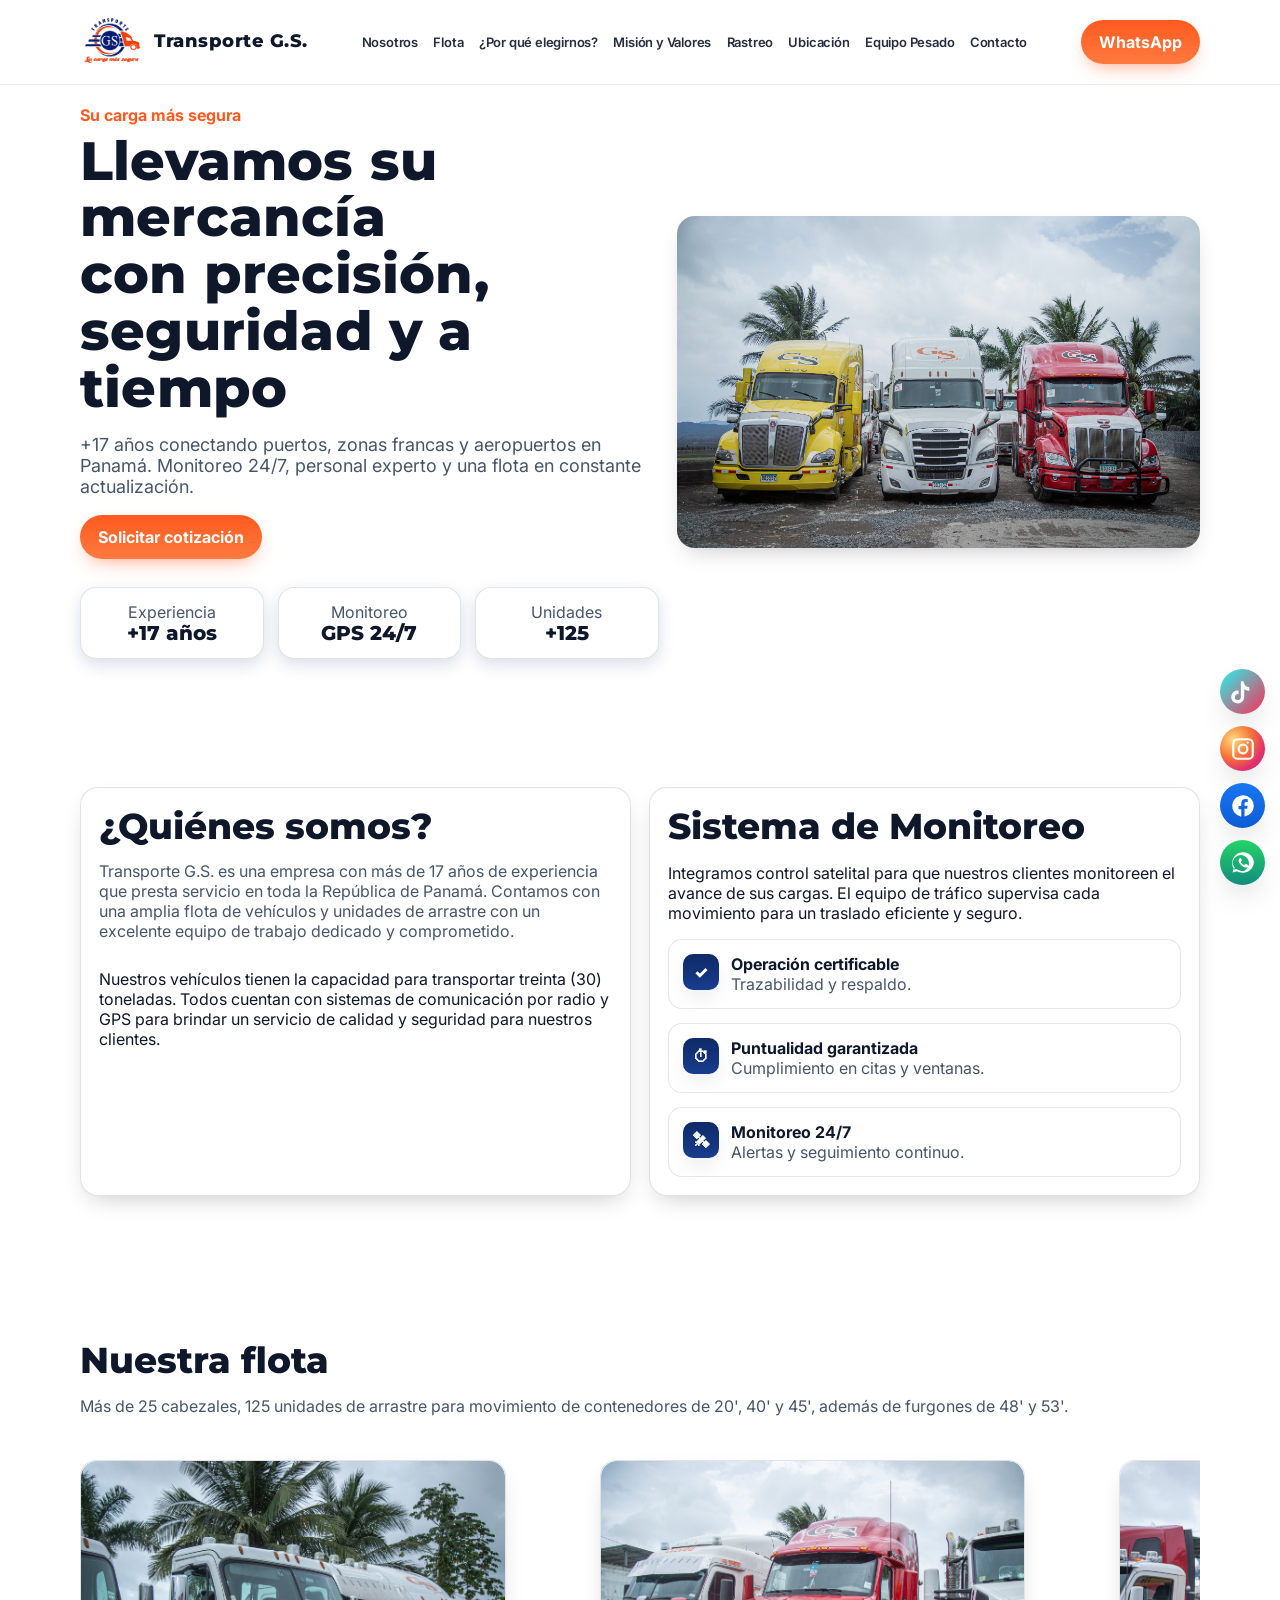
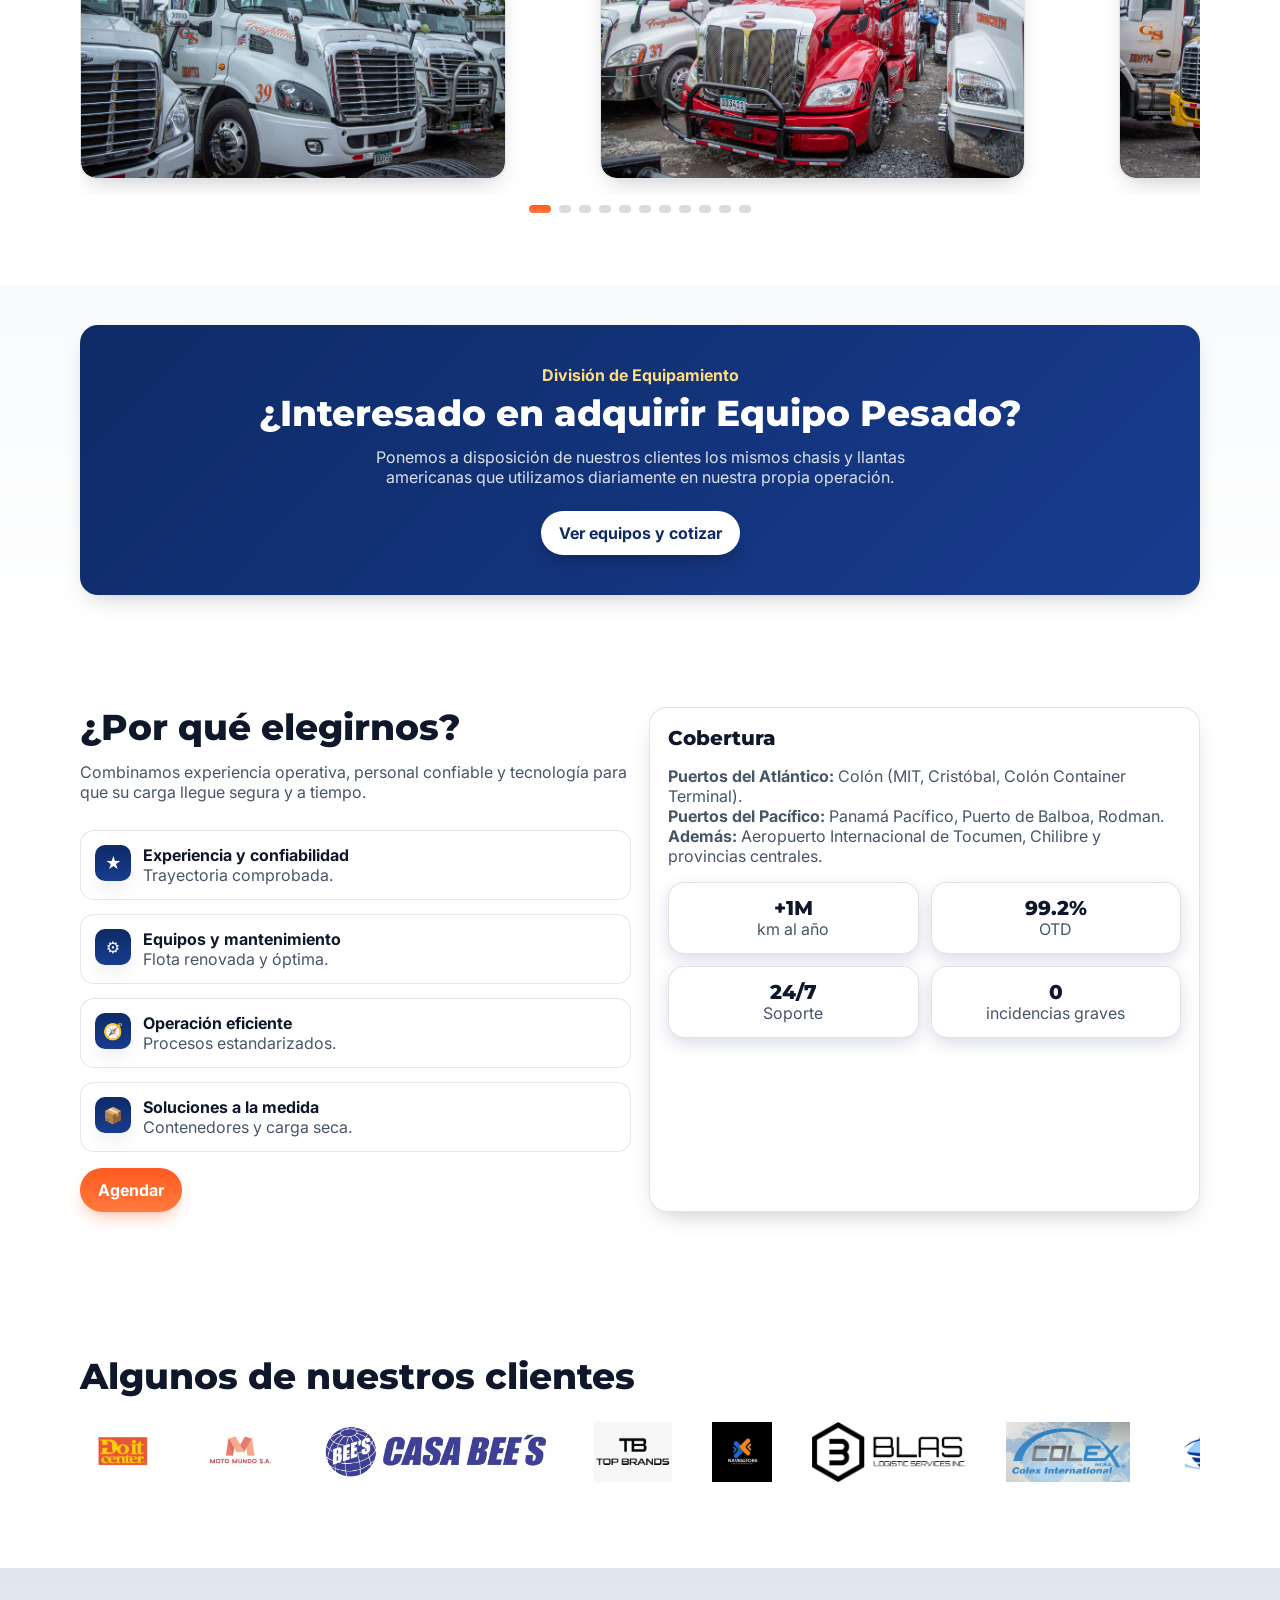
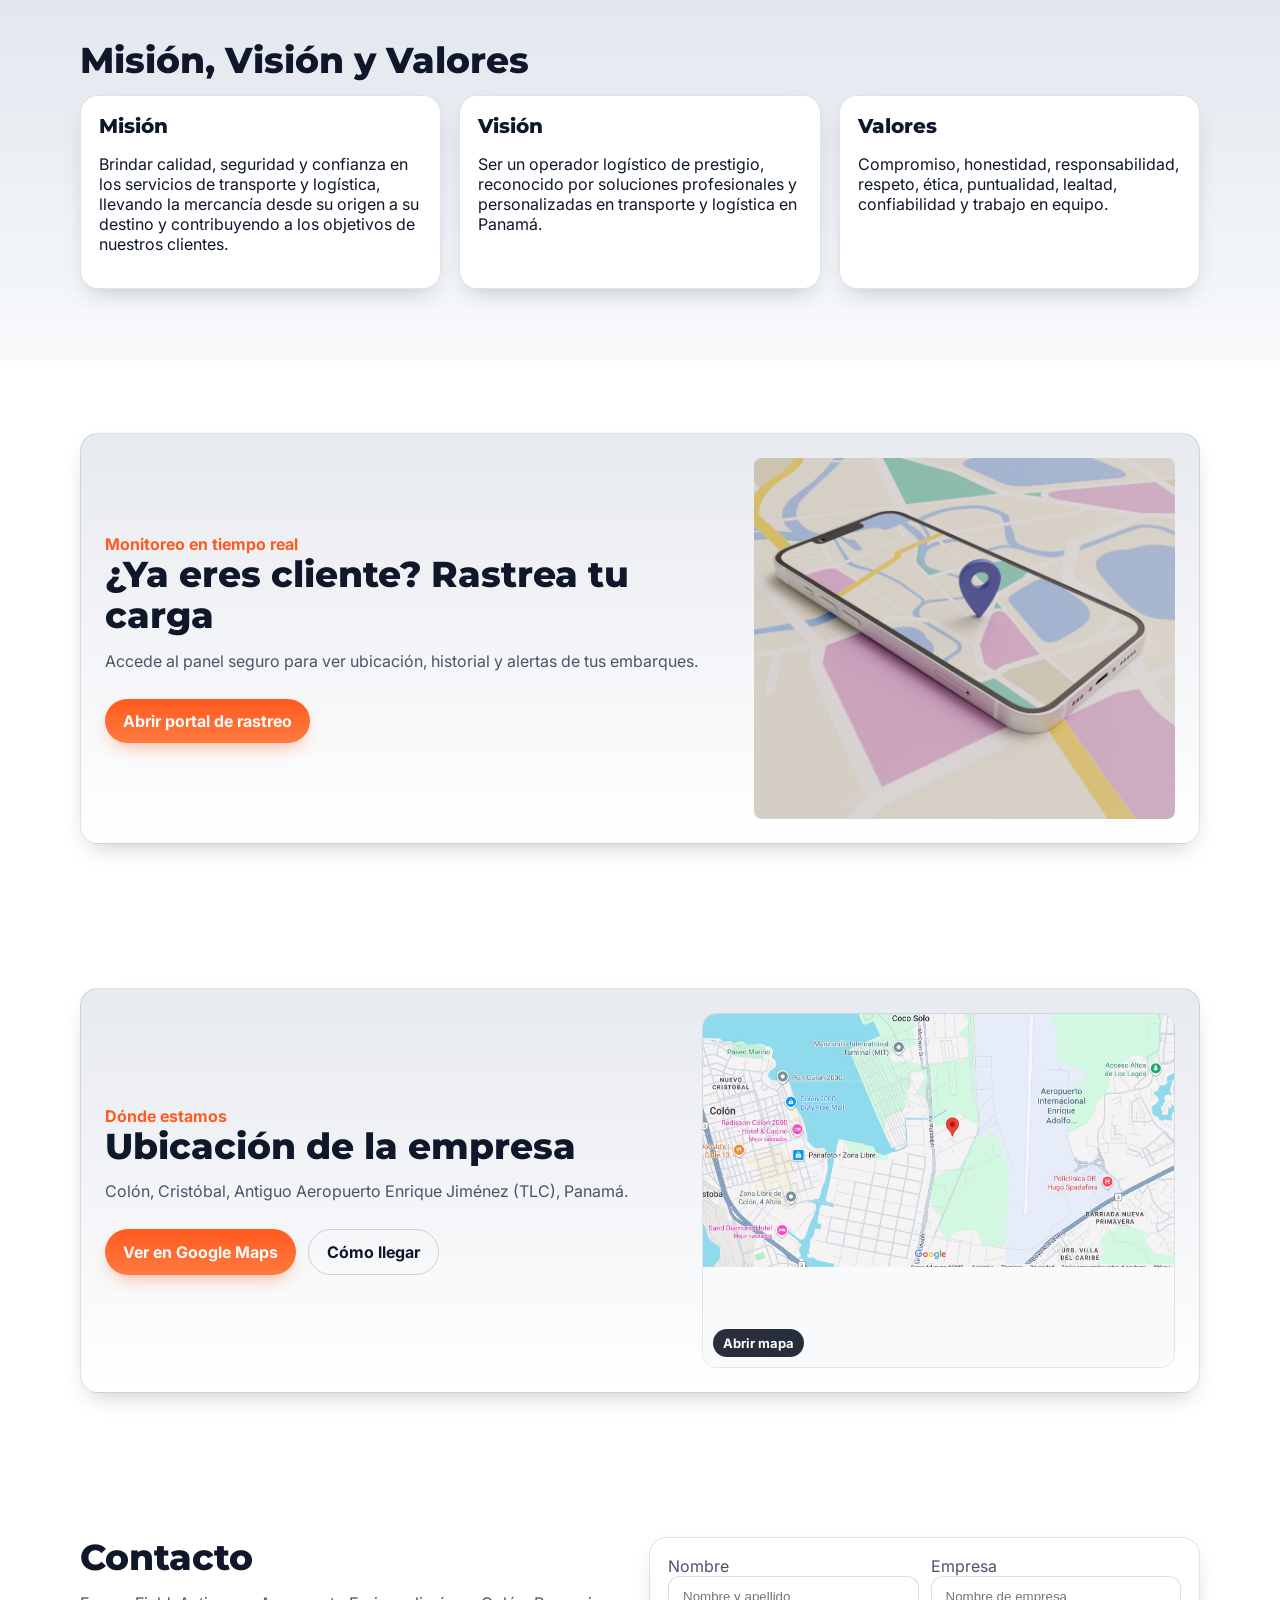
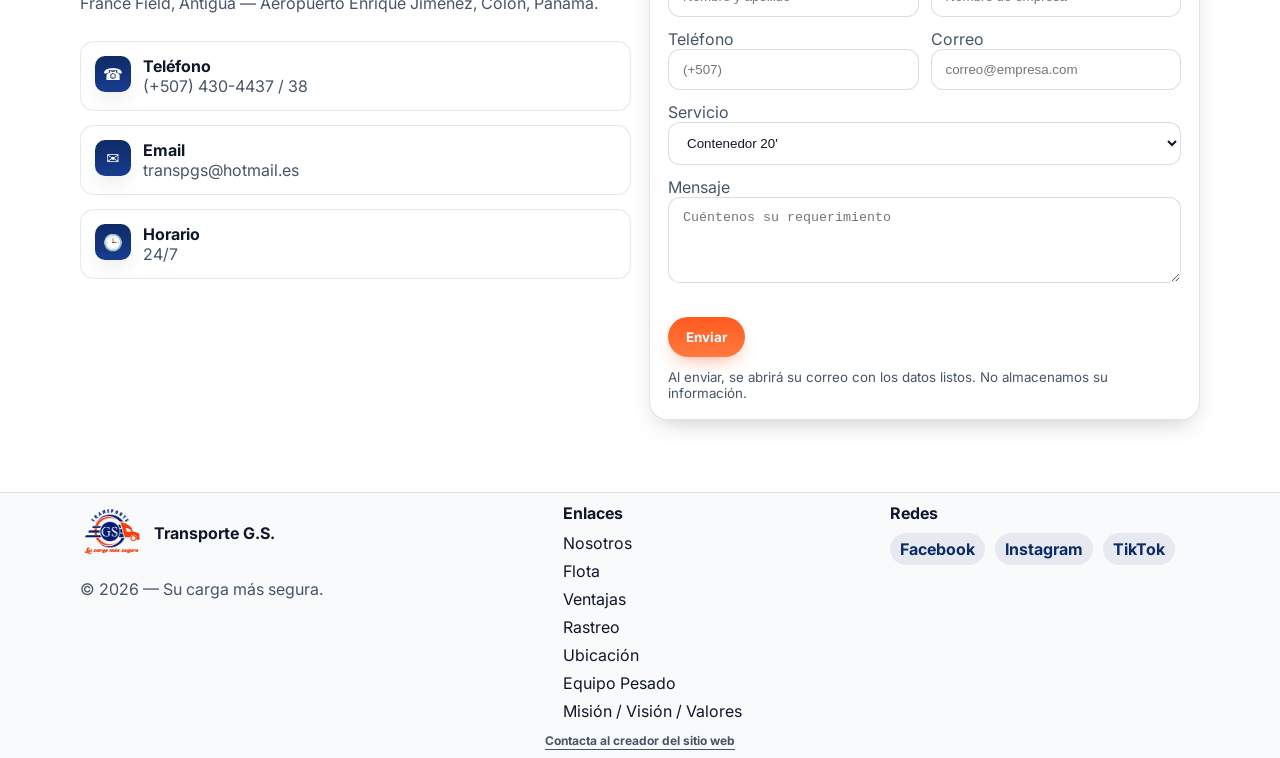
==== index.html @ 1b806a4e "inicial" ====
<!doctype html>
<html lang="es">
   <head>
      <meta charset="utf-8" />
      <meta name="viewport" content="width=device-width, initial-scale=1" />
      <title>Transporte G.S. — Su carga más segura</title>
      <meta name="description"
         content="Transporte de contenedores y carga en Panamá. +17 años, flota moderna, monitoreo 24/7. Su carga más segura." />
      <meta name="theme-color" content="#0e2b66" />
      <!-- Open Graph -->
      <meta property="og:title" content="Transporte G.S. | Transporte GS | TransporteGS" />
      <meta property="og:description" content="Transporte de contenedores y carga en Panamá. Su carga más segura." />
      <meta property="og:type" content="website" />
      <meta property="og:locale" content="es_PA" />
      <meta property="og:url" content="https://transportegs.com/" />
      <meta property="og:site_name" content="Transporte G.S." />
      <meta property="og:image" content="https://transportegs.com/assets/img/og-cover.jpg" />
      <!-- TWITTER -->
      <meta name="twitter:card" content="summary_large_image" />
      <meta name="twitter:title" content="Transporte G.S. | Transporte GS | TransporteGS" />
      <meta name="twitter:description" content="Transporte de contenedores y carga en Panamá. Su carga más segura." />
      <meta name="twitter:image" content="https://transportegs.com/assets/img/og-cover.jpg" />
      <!-- Fonts -->
      <link rel="preconnect" href="https://fonts.googleapis.com">
      <link rel="preconnect" href="https://fonts.gstatic.com" crossorigin>
      <link
         href="https://fonts.googleapis.com/css2?family=Montserrat:wght@600;700;800&family=Inter:wght@400;500;600&display=swap"
         rel="stylesheet">
      <!-- Favicon -->
      <link rel="icon" href="assets/img/favicon.ico" type="image/x-icon">
      <!-- Styles -->
      <link rel="stylesheet" href="assets/css/styles.css" />
      <!-- Schema.org -->
      <script type="application/ld+json">
         {
           "@context": "https://schema.org",
           "@graph": [
             {
               "@type": "Organization",
               "@id": "https://transportegs.com/#org",
               "name": "Transporte G.S.",
               "alternateName": ["Transporte GS", "TransporteGS", "Transporte G.S."],
               "url": "https://transportegs.com/",
               "logo": {
                 "@type": "ImageObject",
                 "url": "https://transportegs.com/assets/img/logo-gs.png",
                 "width": 512,
                 "height": 512
               },
               "sameAs": [
                 "https://www.facebook.com/profile.php?id=61580349831986",
                 "https://www.instagram.com/gstransporte_pa/",
                 "https://www.tiktok.com/@gstransporte_pa"
               ],
               "slogan": "Su carga más segura",
               "address": {
                 "@type": "PostalAddress",
                 "addressLocality": "Antigua France Field, Zona Libre de Colón",
                 "addressCountry": "PA"
               },
               "contactPoint": [{
                 "@type": "ContactPoint",
                 "contactType": "ventas",
                 "telephone": "+507-430-4437"
               }]
             },
             {
               "@type": "WebSite",
               "@id": "https://transportegs.com/#website",
               "url": "https://transportegs.com/",
               "name": "Transporte G.S.",
               "publisher": { "@id": "https://transportegs.com/#org" },
               "inLanguage": "es",
               "potentialAction": {
                 "@type": "SearchAction",
                 "target": "https://www.google.com/search?q={search_term_string}",
                 "query-input": "required name=search_term_string"
               }
             }
           ]
         }
      </script>
   </head>
   <body>
      <!-- NAV -->
      <header class="nav" aria-label="Barra de navegación">
         <div class="container inner">
            <a class="brand" href="#inicio" aria-label="Transporte GS">
               <img src="assets/img/logo-gs.png" alt="Logo Transporte GS" class="brand-logo-img" />
               <h1>Transporte G.S.</h1>
            </a>
            <nav class="nav-links" aria-label="Principal">
               <a href="#nosotros">Nosotros</a>
               <a href="#galeria">Flota</a>
               <a href="#ventajas">¿Por qué elegirnos?</a>
               <a href="#mvv">Misión y Valores</a>
               <a href="#rastreo">Rastreo</a>
               <a href="#ubicacion">Ubicación</a>
               <a href="equipo-pesado.html">Equipo Pesado</a>
               <a href="#contacto">Contacto</a>
            </nav>
            <div class="nav-cta">
               <a class="btn btn-outline" href="#" aria-label="Síguenos en redes">Redes</a>
               <a class="btn btn-primary" data-whatsapp target="_blank" rel="noopener"
                  aria-label="WhatsApp">WhatsApp</a>
            </div>
            <button class="hamb" aria-label="Abrir menú" aria-expanded="false" aria-controls="sheet">
            <span></span><span></span><span></span>
            </button>
         </div>
         <div class="nav-drop" id="navDrop" aria-hidden="true">
            <nav class="container">
               <a href="#nosotros">Nosotros</a>
               <a href="#galeria">Flota</a>
               <a href="#ventajas">¿Por qué elegirnos?</a>
               <a href="#mvv">Misión / Visión / Valores</a>
               <a href="equipo-pesado.html">Equipo Pesado</a>
               <a href="#contacto">Contacto</a>
               <div style="height:10px"></div>
               <a class="btn btn-primary" data-whatsapp target="_blank" rel="noopener"> WhatsApp</a>
            </nav>
         </div>
      </header>
      <section id="inicio" class="hero">
         <div class="container grid reveal">
            <div>
               <span class="eyebrow">Su carga más segura</span>
               <h2 class="h1">Llevamos su mercancía<br>con precisión, seguridad y a tiempo</h2>
               <p class="lead">+17 años conectando puertos, zonas francas y aeropuertos en Panamá. Monitoreo 24/7,
                  personal experto y una flota en constante actualización.
               </p>
               <div class="hero-cta">
                  <a class="btn btn-primary pulse" data-whatsapp target="_blank" rel="noopener">Solicitar
                  cotización</a>
               </div>
               <div class="stats" aria-label="Métricas clave">
                  <div class="stat"><span class="muted">Experiencia</span><strong>+17 años</strong></div>
                  <div class="stat"><span class="muted">Monitoreo</span><strong>GPS 24/7</strong></div>
                  <div class="stat"><span class="muted">Unidades</span><strong>+125</strong></div>
               </div>
            </div>
            <div style="position:relative" class="reveal">
               <div class="hero-img">
                  <img src="assets/img/hero.jpg" alt="Camión de carga en carretera">
               </div>
            </div>
         </div>
      </section>
      <section id="nosotros" class="reveal">
         <div class="container grid cols-2">
            <div class="card">
               <h3 class="section-title">¿Quiénes somos?</h3>
               <p class="section-lead">Transporte G.S. es una empresa con más de 17 años de experiencia que presta
                  servicio en toda la República de Panamá. Contamos con una amplia flota de vehículos y unidades de
                  arrastre con un excelente equipo de trabajo dedicado y comprometido.
               </p>
               <p>Nuestros vehículos tienen la capacidad para transportar treinta (30) toneladas. Todos cuentan con
                  sistemas de comunicación por radio y GPS para brindar un servicio de calidad y seguridad para
                  nuestros clientes.
               </p>
            </div>
            <div class="card">
               <h3 class="section-title">Sistema de Monitoreo</h3>
               <p>Integramos control satelital para que nuestros clientes monitoreen el avance de sus cargas. El equipo
                  de tráfico supervisa cada movimiento para un traslado eficiente y seguro.
               </p>
               <div class="features">
                  <div class="feature">
                     <div class="icon">✓</div>
                     <div>
                        <strong>Operación certificable</strong>
                        <div class="muted">Trazabilidad y respaldo.</div>
                     </div>
                  </div>
                  <div class="feature">
                     <div class="icon">⏱</div>
                     <div>
                        <strong>Puntualidad garantizada</strong>
                        <div class="muted">Cumplimiento en citas y ventanas.</div>
                     </div>
                  </div>
                  <div class="feature">
                     <div class="icon">🛰</div>
                     <div>
                        <strong>Monitoreo 24/7</strong>
                        <div class="muted">Alertas y seguimiento continuo.</div>
                     </div>
                  </div>
               </div>
            </div>
         </div>
      </section>
      <section id="galeria" class="reveal">
         <div class="container">
            <h3 class="section-title">Nuestra flota</h3>
            <p class="section-lead">Más de 25 cabezales, 125 unidades de arrastre para movimiento de
               contenedores de 20', 40' y 45', además de furgones de 48' y 53'.
            </p>
            <div class="carousel gallery" data-autoplay="true" data-interval="3800">
               <div class="carousel-track snap" aria-label="Galería de camiones">
                  <figure class="slide">
                     <div class="media">
                        <img loading="lazy" src="assets/img/galeria/img-1.jpg" alt="imagen-1" />
                     </div>
                  </figure>
                  <figure class="slide">
                     <div class="media">
                        <img loading="lazy" src="assets/img/galeria/img-2.jpg" alt="imagen-2" />
                     </div>
                  </figure>
                  <figure class="slide">
                     <div class="media">
                        <img loading="lazy" src="assets/img/galeria/img-3.jpg"
                           alt="Cabezal amarillo Freightliner" />
                     </div>
                  </figure>
                  <figure class="slide">
                     <div class="media">
                        <img loading="lazy" src="assets/img/galeria/img-4.jpg" alt="imagen-4" />
                     </div>
                  </figure>
                  <figure class="slide">
                     <div class="media">
                        <img loading="lazy" src="assets/img/galeria/img-5.jpg" alt="imagen-5" />
                     </div>
                  </figure>
                  <figure class="slide">
                     <div class="media">
                        <img loading="lazy" src="assets/img/galeria/img-6.jpg" alt="imagen-6" />
                     </div>
                  </figure>
                  <figure class="slide">
                     <div class="media">
                        <img loading="lazy" src="assets/img/galeria/img-7.jpg" alt="imagen-7" />
                     </div>
                  </figure>
                  <figure class="slide">
                     <div class="media">
                        <img loading="lazy" src="assets/img/galeria/img-8.jpg" alt="imagen-8" />
                     </div>
                  </figure>
                  <figure class="slide">
                     <div class="media">
                        <img loading="lazy" src="assets/img/galeria/img-9.jpg" alt="imagen-9" />
                     </div>
                  </figure>
                  <figure class="slide">
                     <div class="media">
                        <img loading="lazy" src="assets/img/galeria/img-10.jpg" alt="imagen-10" />
                     </div>
                  </figure>
                  <figure class="slide">
                     <div class="media">
                        <img loading="lazy" src="assets/img/galeria/img-11.jpg" alt="imagen-11" />
                     </div>
                  </figure>
               </div>
               <!-- dots -->
               <div class="carousel-dots" aria-label="Paginación de galería"></div>
            </div>
         </div>
      </section>
      <!-- Puente hacia División de Equipamiento -->
      <section class="reveal" style="background: linear-gradient(180deg, var(--bg-2), transparent); padding-top: 40px; padding-bottom: 40px;">
         <div class="container">
            <div class="card" style="background: linear-gradient(135deg, var(--brand-blue), var(--brand-blue-2)); color: white; border: none; text-align: center; padding: 40px 20px;">
               <span class="eyebrow" style="color: #ffdc80; margin-bottom: 8px; display: block;">División de Equipamiento</span>
               <h3 class="section-title" style="color: white; margin-bottom: 12px;">¿Interesado en adquirir Equipo Pesado?</h3>
               <p class="section-lead" style="color: rgba(255,255,255,0.85); max-width: 600px; margin: 0 auto 24px;">
                  Ponemos a disposición de nuestros clientes los mismos chasis y llantas americanas que utilizamos diariamente en nuestra propia operación.
               </p>
               <a href="equipo-pesado.html" class="btn btn-primary pulse" style="background: white; color: var(--brand-blue); box-shadow: 0 8px 20px -8px rgba(0,0,0,0.4);">
                  Ver equipos y cotizar
               </a>
            </div>
         </div>
      </section>
      <section id="ventajas" class="reveal">
         <div class="container grid cols-2">
            <div>
               <h3 class="section-title">¿Por qué elegirnos?</h3>
               <p class="section-lead">Combinamos experiencia operativa, personal confiable y tecnología para que su
                  carga llegue segura y a tiempo.
               </p>
               <div class="features">
                  <div class="feature">
                     <div class="icon">★</div>
                     <div>
                        <strong>Experiencia y confiabilidad</strong>
                        <div class="muted">Trayectoria comprobada.</div>
                     </div>
                  </div>
                  <div class="feature">
                     <div class="icon">⚙</div>
                     <div>
                        <strong>Equipos y mantenimiento</strong>
                        <div class="muted">Flota renovada y óptima.</div>
                     </div>
                  </div>
                  <div class="feature">
                     <div class="icon">🧭</div>
                     <div>
                        <strong>Operación eficiente</strong>
                        <div class="muted">Procesos estandarizados.</div>
                     </div>
                  </div>
                  <div class="feature">
                     <div class="icon">📦</div>
                     <div>
                        <strong>Soluciones a la medida</strong>
                        <div class="muted">Contenedores y carga seca.</div>
                     </div>
                  </div>
               </div>
               <div class="hero-cta" style="margin-top:16px">
                  <a class="btn btn-primary pulse" data-whatsapp target="_blank">Agendar</a>
               </div>
            </div>
            <div class="card">
               <h4 class="card-title">Cobertura</h4>
               <p class="muted">
                  <strong>Puertos del Atlántico:</strong> Colón (MIT, Cristóbal, Colón Container Terminal).<br>
                  <strong>Puertos del Pacífico:</strong> Panamá Pacífico, Puerto de Balboa, Rodman.<br>
                  <strong>Además:</strong> Aeropuerto Internacional de Tocumen, Chilibre y provincias centrales.
               </p>
               <div class="grid" style="grid-template-columns:repeat(2,1fr);gap:12px;margin-top:8px">
                  <div class="stat"><strong>+1M</strong><span class="muted">km al año</span></div>
                  <div class="stat"><strong>99.2%</strong><span class="muted">OTD</span></div>
                  <div class="stat"><strong>24/7</strong><span class="muted">Soporte</span></div>
                  <div class="stat"><strong>0</strong><span class="muted">incidencias graves</span></div>
               </div>
            </div>
         </div>
      </section>
      <section id="clientes" class="reveal">
         <div class="container">
            <h3 class="section-title">Algunos de nuestros clientes</h3>
            <div class="clientes-carousel">
               <div class="clientes-track" id="clientesTrack">
                  <img src="assets/img/clientes/logo1.jpeg" alt="Cliente 1">
                  <img src="assets/img/clientes/logo2.jpg" alt="Cliente 2">
                  <img src="assets/img/clientes/logo3.jpeg" alt="Cliente 3">
                  <img src="assets/img/clientes/logo4.jpeg" alt="Cliente 4">
                  <img src="assets/img/clientes/logo5.jpeg" alt="Cliente 5">
                  <img src="assets/img/clientes/logo6.jpeg" alt="Cliente 6">
                  <img src="assets/img/clientes/logo7.jpeg" alt="Cliente 7">
                  <img src="assets/img/clientes/logo8.jpeg" alt="Cliente 8">
                  <img src="assets/img/clientes/logo9.jpeg" alt="Cliente 9">
                  <img src="assets/img/clientes/logo10.jpeg" alt="Cliente 10">
                  <img src="assets/img/clientes/logo11.jpeg" alt="Cliente 11">
               </div>
            </div>
         </div>
      </section>
      <section id="mvv" class="contact reveal">
         <div class="container">
            <h3 class="section-title">Misión, Visión y Valores</h3>
            <div class="mv-grid">
               <div class="card">
                  <h4 class="card-title">Misión</h4>
                  <p>Brindar calidad, seguridad y confianza en los servicios de transporte y logística, llevando la
                     mercancía desde su origen a su destino y contribuyendo a los objetivos de nuestros clientes.
                  </p>
               </div>
               <div class="card">
                  <h4 class="card-title">Visión</h4>
                  <p>Ser un operador logístico de prestigio, reconocido por soluciones profesionales y personalizadas
                     en transporte y logística en Panamá.
                  </p>
               </div>
               <div class="card">
                  <h4 class="card-title">Valores</h4>
                  <p>Compromiso, honestidad, responsabilidad, respeto, ética, puntualidad, lealtad, confiabilidad y
                     trabajo en equipo.
                  </p>
               </div>
            </div>
         </div>
      </section>
      <section id="rastreo" class="reveal">
         <div class="container">
            <div class="track-card">
               <div class="track-copy">
                  <span class="eyebrow">Monitoreo en tiempo real</span>
                  <h3 class="section-title">¿Ya eres cliente? Rastrea tu carga</h3>
                  <p class="section-lead">
                     Accede al panel seguro para ver ubicación, historial y alertas de tus embarques.
                  </p>
                  <div class="hero-cta">
                     <a class="btn btn-primary" href="https://my.gksatelital.com/#/login" target="_blank"
                        rel="noopener" aria-label="Abrir portal de rastreo en una pestaña nueva">
                     Abrir portal de rastreo
                     </a>
                  </div>
               </div>
               <div class="track-art" aria-hidden="true">
                  <img src="assets/img/gps-panama.jpg" alt="Mapa de Panamá con ubicación GPS"
                     style="width:100%; height:auto; border-radius:8px;">
               </div>
            </div>
         </div>
      </section>
      <section id="ubicacion" class="reveal">
         <div class="container">
            <div class="map-card">
               <div class="map-copy">
                  <span class="eyebrow">Dónde estamos</span>
                  <h3 class="section-title">Ubicación de la empresa</h3>
                  <p class="section-lead">
                     Colón, Cristóbal, Antiguo Aeropuerto Enrique Jiménez (TLC), Panamá.
                  </p>
                  <div class="hero-cta">
                     <a class="btn btn-primary"
                        href="https://maps.google.com/maps?q=9.356690406799316%2C-79.87540435791016&z=17&hl=es"
                        target="_blank" rel="noopener" aria-label="Abrir ubicación en Google Maps">
                     Ver en Google Maps
                     </a>
                     <a class="btn btn-outline"
                        href="https://www.google.com/maps/dir/?api=1&destination=9.356690406799316,-79.87540435791016&destination_place_id="
                        target="_blank" rel="noopener" aria-label="Cómo llegar con Google Maps">
                     Cómo llegar
                     </a>
                  </div>
               </div>
               <!-- Vista previa (imagen ligera) que redirige a Maps -->
               <a class="map-art"
                  href="https://maps.google.com/maps?q=9.356690406799316%2C-79.87540435791016&z=17&hl=es"
                  target="_blank" rel="noopener" aria-label="Abrir mapa en Google Maps">
                  <div class="map-thumb">
                     <img src="assets/img/map-preview.jpg" alt="Vista de mapa de la ubicación en Colón, Panamá">
                  </div>
                  <span class="map-badge">Abrir mapa</span>
               </a>
            </div>
         </div>
      </section>
      <section id="contacto" class="reveal">
         <div class="container grid cols-2">
         <div>
            <h3 class="section-title">Contacto</h3>
            <p class="section-lead">France Field, Antigua — Aeropuerto Enrique Jiménez, Colón, Panamá.</p>
            <div class="features">
               <div class="feature">
                  <div class="icon">☎</div>
                  <div>
                     <strong>Teléfono</strong>
                     <div class="muted">(+507) 430-4437 / 38</div>
                  </div>
               </div>
               <div class="feature">
                  <div class="icon">✉</div>
                  <div>
                     <strong>Email</strong>
                     <div class="muted">transpgs@hotmail.es</div>
                  </div>
               </div>
               <div class="feature">
                  <div class="icon">🕒</div>
                  <div>
                     <strong>Horario</strong>
                     <div class="muted">24/7</div>
                  </div>
               </div>
            </div>
         </div>
         <div class="card">
            <form id="form" novalidate>
               <div class="grid" style="grid-template-columns:1fr 1fr;gap:12px">
                  <div>
                     <label class="muted" for="nombre">Nombre</label>
                     <input id="nombre" name="nombre" placeholder="Nombre y apellido" required />
                  </div>
                  <div>
                     <label class="muted" for="empresa">Empresa</label>
                     <input id="empresa" name="empresa" placeholder="Nombre de empresa" />
                  </div>
               </div>
               <div class="grid" style="grid-template-columns:1fr 1fr;gap:12px">
                  <div>
                     <label class="muted" for="telefono">Teléfono</label>
                     <input id="telefono" name="telefono" placeholder="(+507)" />
                  </div>
                  <div>
                     <label class="muted" for="correo">Correo</label>
                     <input type="email" id="correo" name="correo" placeholder="correo@empresa.com" required />
                  </div>
               </div>
               <div>
                  <label class="muted" for="servicio">Servicio</label>
                  <select id="servicio" name="servicio">
                     <option value="Contenedor 20">Contenedor 20'</option>
                     <option value="Contenedor 40">Contenedor 40'/45'</option>
                     <option value="Furgón">Furgón 48'/53'</option>
                     <option value="Otro">Otro</option>
                  </select>
               </div>
               <div>
                  <label class="muted" for="mensaje">Mensaje</label>
                  <textarea id="mensaje" name="mensaje" rows="4"
                     placeholder="Cuéntenos su requerimiento"></textarea>
               </div>
               <div class="hero-cta">
                  <button class="btn btn-primary" type="submit">Enviar</button>
                  <small class="muted">Al enviar, se abrirá su correo con los datos listos. No
                  almacenamos
                  su información.</small>
            </form>
            </div>
         </div>
      </section>
      <footer>
         <div class="container foot">
            <div>
               <div class="brand" style="margin-bottom:8px">
                  <img src="assets/img/logo-gs.png" alt="Logo Transporte GS" class="brand-logo-img" />
                  <strong>Transporte G.S.</strong>
               </div>
               <p class="muted">© <span id="year"></span> — Su carga más segura.</p>
            </div>
            <div>
               <strong>Enlaces</strong>
               <div class="foot-links">
                  <a href="#nosotros">Nosotros</a>
                  <a href="#galeria">Flota</a>
                  <a href="#ventajas">Ventajas</a>
                  <a href="#rastreo">Rastreo</a>
                  <a href="#ubicacion">Ubicación</a>
                  <a href="equipo-pesado.html">Equipo Pesado</a>
                  <a href="#mvv">Misión / Visión / Valores</a>
               </div>
            </div>
            <div>
               <strong>Redes</strong>
               <div class="foot-links row">
                  <a class="chip" href="https://www.facebook.com/profile.php?id=61580349831986"
                     aria-label="Facebook">Facebook</a>
                  <a class="chip" href="https://www.instagram.com/gstransporte_pa/?igsh=YjZmNmNnczJlZXFs"
                     aria-label="Instagram">Instagram</a>
                  <a class="chip" href="https://www.tiktok.com/@gstransporte_pa?is_from_webapp=1&sender_device=pc"
                     aria-label="TikTok">TikTok</a>
               </div>
            </div>
         </div>
         <div class="firma">
            <strong><a href="https://wa.me/573226190764" target="_blank">Contacta al creador del sitio web</a></strong>
         </div>
      </footer>
      <!-- Social FABs (apiladas) -->
      <div class="social-fabs" aria-label="Redes sociales">
         <a class="fab fab-tk" href="https://www.tiktok.com/@gstransporte_pa?is_from_webapp=1&sender_device=pc"
            target="_blank" rel="noopener" aria-label="TikTok" title="TikTok">
            <svg viewBox="0 0 24 24" width="26" height="26" aria-hidden="true">
               <path
                  d="M12.5 2c.2 1.5 1.2 5.3 5.3 5.6v3.2c-1.7.1-3.3-.5-4.7-1.4v7.3a6 6 0 1 1-5.2-6V14a2.8 2.8 0 1 0 2.1 2.7V2h2.5z" />
            </svg>
         </a>
         <a class="fab fab-ig" href="https://www.instagram.com/gstransporte_pa/?igsh=YjZmNmNnczJlZXFs" target="_blank"
            rel="noopener" aria-label="Instagram" title="Instagram">
            <svg viewBox="0 0 24 24" width="26" height="26" aria-hidden="true">
               <path
                  d="M12 7a5 5 0 1 0 0 10 5 5 0 0 0 0-10Zm0 8a3 3 0 1 1 0-6 3 3 0 0 1 0 6Zm5.5-8.9a1.1 1.1 0 1 1-2.2 0 1.1 1.1 0 0 1 2.2 0Z" />
               <path
                  d="M7 2h10a5 5 0 0 1 5 5v10a5 5 0 0 1-5 5H7a5 5 0 0 1-5-5V7a5 5 0 0 1 5-5Zm10 2H7a3 3 0 0 0-3 3v10a3 3 0 0 0 3 3h10a3 3 0 0 0 3-3V7a3 3 0 0 0-3-3Z" />
            </svg>
         </a>
         <a class="fab fab-fb" href="https://www.facebook.com/profile.php?id=61580349831986" target="_blank"
            rel="noopener" aria-label="Facebook" title="Facebook">
            <svg viewBox="0 0 24 24" width="26" height="26" aria-hidden="true">
               <path
                  d="M22 12a10 10 0 1 0-11.6 9.9v-7h-2.5v-2.9h2.5V9.5c0-2.5 1.5-3.9 3.8-3.9 1.1 0 2.2.2 2.2.2v2.4h-1.3c-1.3 0-1.7.8-1.7 1.6v1.9h2.9l-.5 2.9h-2.4v7A10 10 0 0 0 22 12Z" />
            </svg>
         </a>
         <a class="fab fab-wa" data-whatsapp target="_blank" rel="noopener" aria-label="WhatsApp" title="WhatsApp">
            <svg viewBox="0 0 24 24" width="26" height="26" aria-hidden="true">
               <path
                  d="M16.2 13.6c-.2-.1-1.3-.7-1.5-.8-.2-.1-.3-.1-.5.1-.1.2-.6.8-.7.9-.1.1-.3.1-.5 0-.2-.1-.9-.3-1.7-1.1-.6-.6-1.1-1.3-1.2-1.5-.1-.2 0-.3.1-.4.1-.1.2-.3.3-.4.1-.1.1-.2.2-.3.1-.1.1-.2.2-.3.1-.1.1-.2 0-.4 0-.1-.5-1.2-.7-1.6-.2-.4-.4-.3-.5-.3h-.4c-.1 0-.4.1-.6.3-.2.2-.8.8-.8 2s.8 2.3.9 2.5c.1.2 1.6 2.5 3.9 3.4.5.2.9.3 1.2.4.5.1 1 .1 1.3.1.4 0 1.3-.3 1.5-.7.2-.4.2-.9.2-1 0-.1-.1-.1-.3-.2zM12 2C6.5 2 2 6.5 2 12c0 1.8.5 3.5 1.4 5l-1 3.7 3.8-1C7.5 20.5 9.7 21 12 21c5.5 0 10-4.5 10-9.9C22 6.5 17.5 2 12 2zm0 17.5c-2.1 0-4-.6-5.6-1.7l-.4-.2-2.3.6.6-2.2-.2-.4C3 14 2.5 13 2.5 12 2.5 7.9 6 4.5 10 4.5S17.5 7.9 17.5 12 14 19.5 12 19.5z" />
            </svg>
         </a>
      </div>
      <script src="assets/js/main.js" defer></script>
   </body>
</html>
---- assets/css/styles.css ----
:root {
    --brand-blue: #0e2b66;
    --brand-blue-2: #183c8f;
    --brand-orange: #ff5a1f;
    --brand-orange-2: #ff7a3f;
    --text: #0f172a;
    --muted: #475569;
    --bg: #ffffff;
    --bg-2: #f8fafc;
    --ring: 0 0 0 3px color-mix(in oklab, var(--brand-orange) 25%, transparent);
    --shadow-lg: 0 10px 25px -10px rgba(2, 8, 23, .25);
    --radius: 18px;
}

* {
    box-sizing: border-box
}

html,
body {
    margin: 0
}

body {
    font-family: Inter, system-ui, Segoe UI, Roboto, Arial, sans-serif;
    color: var(--text);
    background: var(--bg)
}

a {
    color: inherit;
    text-decoration: none
}

img {
    max-width: 100%;
    height: auto;
    display: block
}

.container {
    width: min(1120px, 92vw);
    margin-inline: auto
}

/* Header */
.nav {
    position: sticky;
    top: 0;
    z-index: 50;
    backdrop-filter: saturate(1.4) blur(8px);
    background: color-mix(in oklab, var(--bg) 80%, transparent);
    border-bottom: 1px solid color-mix(in oklab, var(--muted) 12%, transparent)
}

.nav .inner {
    display: flex;
    align-items: center;
    justify-content: space-between;
    padding: 12px 0
}

.brand {
    display: flex;
    gap: 12px;
    align-items: center
}

.brand h1 {
    font: 800 18px/1.1 Montserrat, sans-serif;
    letter-spacing: .5px
}

.nav-links {
    display: none;
    gap: clamp(10px, 1.2vw, 16px);
    align-items: center;
}

.nav-links a {
    font-weight: 600;
    opacity: .9;
    font-size: clamp(13px, 1vw, 15px);
    white-space: nowrap;
    letter-spacing: -0.2px;
}

.nav-cta {
    display: none
}

.btn {
    display: inline-flex;
    align-items: center;
    gap: 10px;
    padding: 12px 18px;
    border-radius: 999px;
    font-weight: 700;
    cursor: pointer;
    border: none;
    text-decoration: none;
    font-family: inherit;
    background: none;
}

.btn-primary {
    background: linear-gradient(180deg, var(--brand-orange), var(--brand-orange-2));
    color: white;
    box-shadow: 0 8px 20px -8px color-mix(in oklab, var(--brand-orange) 60%, transparent)
}

.btn-outline {
    border: 1px solid color-mix(in oklab, var(--muted) 24%, transparent)
}

.hamb {
    border: 0;
    background: transparent;
    padding: 8px;
    cursor: pointer
}

.hamb span {
    display: block;
    width: 24px;
    height: 2px;
    background: currentColor;
    margin: 5px 0;
    border-radius: 2px
}

.brand-logo-img {
    height: 60px;
    width: auto;
    display: block;
}

/* Menú móvil tipo drop-down bajo el header */
.nav {
    position: sticky;
    top: 0;
    z-index: 50;
}

/* contenedor que cuelga del header */
.nav-drop {
    position: absolute;
    left: 0;
    right: 0;
    top: 100%;
    background: var(--bg);
    border-bottom: 1px solid color-mix(in oklab, var(--muted) 12%, transparent);
    box-shadow: 0 14px 30px -18px rgba(2, 8, 23, .25);
    overflow: hidden;
    max-height: 0;
    opacity: 0;
    pointer-events: none;
    transition: max-height .32s ease, opacity .22s ease;
}

/* contenido */
.nav-drop nav {
    display: grid;
    gap: 12px;
    padding: 18px 0 22px;
}

.nav-drop a {
    display: block;
    padding: 12px 10px;
    border-radius: 10px;
    font-weight: 600;
}

/* abierto */
.nav-drop.open {
    max-height: 70vh;
    opacity: 1;
    pointer-events: auto;
}

/* Hamburguesa: solo móvil */
.hamb {
    display: inline-block;
    line-height: 0;
}


/* bloquear scroll del fondo (y ocultar FAB por estética) */
html.menu-open,
body.menu-open {
    overflow: hidden;
}


.eyebrow {
    color: var(--brand-orange);
    font-weight: 700;
}

.h1 {
    font: 800 clamp(28px, 5vw, 54px)/1.05 Montserrat, sans-serif;
    margin: 8px 0 10px;
    letter-spacing: .2px
}

.lead {
    color: var(--muted);
    font-size: clamp(16px, 2.8vw, 18px)
}

.hero-cta {
    display: flex;
    gap: 12px;
    flex-wrap: wrap;
    margin-top: 18px
}

.stats {
    margin-top: 28px;
    display: grid;
    grid-template-columns: repeat(3, 1fr);
    gap: 14px
}

.stat {
    background: var(--bg);
    border: 1px solid color-mix(in oklab, var(--muted) 16%, transparent);
    border-radius: 16px;
    padding: 14px;
    text-align: center;
    box-shadow: 0 6px 16px rgba(14, 43, 102, 0.15);
}

.stat strong {
    display: block;
    font: 800 20px/1.1 Montserrat
}

/* Sections */
section {
    padding: 16px 0
}

.section-title {
    font: 800 clamp(22px, 4.5vw, 36px)/1.15 Montserrat;
    margin: 0 0 14px
}

.section-lead {
    margin: 0 0 28px;
    color: var(--muted)
}

.card {
    background: var(--bg);
    border: 1px solid color-mix(in oklab, var(--muted) 16%, transparent);
    border-radius: 18px;
    padding: 18px;
    box-shadow: var(--shadow-lg)
}

.card-title {
    margin: 0 0 8px;
    font: 800 20px/1.2 Montserrat
}

.grid {
    display: grid;
    gap: 18px
}

.grid.cols-2 {
    grid-template-columns: 1fr
}

/* Fleet carousel */
.carousel {
    position: relative;
}

.carousel-track {
    display: flex;
    gap: 14px;
    overflow-x: auto;
    -webkit-overflow-scrolling: touch;
    scroll-behavior: smooth;
    scroll-snap-type: none;
    transition: scroll-snap-type 0.2s ease;
    scrollbar-width: none;
    -ms-overflow-style: none;
}

.carousel-track::-webkit-scrollbar {
    width: 0;
    height: 0;
}

.carousel-track.snap {
    scroll-snap-type: x mandatory;
    /* ACTIVADO en interacción */
}

.slide {
    min-width: 76%;
    scroll-snap-align: start;
    border-radius: 16px;
    overflow: hidden;
    border: 1px solid color-mix(in oklab, var(--muted) 16%, transparent);
    box-shadow: var(--shadow-lg);
    background: var(--bg);
}

/* Feature list */
.features {
    display: grid;
    gap: 14px
}

.feature {
    display: flex;
    gap: 12px;
    align-items: flex-start;
    padding: 14px;
    border: 1px solid color-mix(in oklab, var(--muted) 14%, transparent);
    border-radius: 14px;
    background: var(--bg)
}

.icon {
    width: 36px;
    height: 36px;
    border-radius: 10px;
    display: grid;
    place-items: center;
    background: linear-gradient(180deg, var(--brand-blue), var(--brand-blue-2));
    color: white;
    font-weight: 900;
    box-shadow: var(--shadow-lg)
}

/* Mission / Vision / Values */
.mv-grid {
    display: grid;
    gap: 18px
}

/* Contact */
.contact {
    background: linear-gradient(180deg, color-mix(in oklab, var(--brand-blue) 10%, transparent), transparent), var(--bg-2)
}

form {
    display: grid;
    gap: 12px
}

input,
textarea,
select {
    width: 100%;
    padding: 12px 14px;
    border-radius: 12px;
    border: 1px solid color-mix(in oklab, var(--muted) 20%, transparent);
    background: var(--bg);
    color: inherit
}

input:focus,
textarea:focus,
select:focus {
    outline: none;
    box-shadow: var(--ring);
    border-color: var(--brand-orange)
}

/* Footer */
footer {
    background: var(--bg-2);
    padding: 10px 0;
    border-top: 1px solid color-mix(in oklab, var(--muted) 14%, transparent)
}

.foot {
    display: grid;
    gap: 18px
}

.foot-links {
    margin-top: 10px;
    display: grid;
    gap: 8px
}

.foot-links.row {
    display: flex;
    gap: 10px
}

/* Reveal animations */
.reveal {
    opacity: 0;
    transform: translateY(14px);
    transition: opacity .5s ease, transform .6s ease
}

.reveal.show {
    opacity: 1;
    transform: none
}

/* Oculta el botón "Redes" del header si aún existe */
.nav-cta .btn.btn-outline {
    display: none !important;
}

.fab svg {
    fill: currentColor;
}

/* Pila a la derecha, sobre el FAB de WhatsApp */
.social-fabs {
    position: fixed;
    right: 15px;
    bottom: 15px;
    display: flex;
    flex-direction: column;
    gap: 12px;
    z-index: 9500;
}

/* Colores de cada red (gradiente/coherencia con la UI) */
.fab-tk {
    background: linear-gradient(135deg, #25F4EE 0%, #FE2C55 100%);
}

.fab-ig {
    background: radial-gradient(circle at 30% 30%, #ffdc80, #f77737 40%, #e1306c 70%, #c13584 90%);
}

.fab-fb {
    background: linear-gradient(180deg, #1877F2, #0d5bd3);
}

/* Cuando el menú móvil se abra, ocultamos los FABs por estética */
.menu-open .social-fabs,
.menu-open .wa-fab {
    display: none;
}

/* FAB base (ya lo usas para IG/FB/LN) */
.fab {
    width: 45px;
    height: 45px;
    border-radius: 999px;
    display: grid;
    place-items: center;
    color: #fff;
    box-shadow: 0 14px 30px -12px rgba(2, 8, 23, .35);
    transition: transform .15s ease, box-shadow .15s ease;
}

.fab:hover {
    transform: translateY(-2px);
}

.fab svg {
    fill: currentColor;
}

/* WhatsApp: mismo tamaño/estilo + posición fija */
.fab-wa {
    right: 18px;
    bottom: 18px;
    z-index: 9400;
    background: linear-gradient(180deg, #25D366, #128C7E);
}


/* Helpers */
.muted {
    color: var(--muted)
}

.chip {
    display: inline-block;
    background: color-mix(in oklab, var(--brand-blue) 8%, transparent);
    color: var(--brand-blue);
    padding: 6px 10px;
    border-radius: 999px;
    font-weight: 700
}

/* === HERO COMPACTA (reduce el espacio vacío superior) === */
:root {
    --nav-h: 72px;
}

/* aprox. alto del header */

.hero {
    /* antes: padding:80px 0 42px; */
    padding: clamp(16px, 2vh, 28px) 0 clamp(40px, 6vh, 64px);
    background:
        radial-gradient(1200px 420px at 72% -40%,
            /* sube la cúpula para no dejar banda blanca */
            color-mix(in oklab, var(--brand-blue) 16%, transparent),
            transparent 53%),
        linear-gradient(180deg,
            color-mix(in oklab, var(--bg) 50%, transparent) 0%,
            transparent 80%);
}

.hero-img {
    position: relative;
    border-radius: var(--radius);
    overflow: hidden;
    box-shadow: var(--shadow-lg);
}

/* La imagen ocupa todo el bloque */
.hero-img img {
    width: 100%;
    height: auto;
    display: block;
    transition: transform 0.6s ease;
}

/* Overlay sutil */
.hero-img::after {
    content: '';
    position: absolute;
    inset: 0;
    background: linear-gradient(to bottom,
            rgba(0, 0, 0, 0.02) 0%,
            rgba(0, 0, 0, 0.15) 100%);
    pointer-events: none;
}

.hero-img:hover img {
    transform: scale(1.04);
}


/* opcional: si algún navegador colapsa márgenes, evita huecos extra */
#inicio {
    margin-top: 0;
}

/* Animación de latido */
@keyframes pulse {
    0% {
        transform: scale(1);
        box-shadow: 0 0 0 0 rgba(255, 90, 31, 0.6);
    }

    70% {
        transform: scale(1.05);
        box-shadow: 0 0 0 15px rgba(255, 90, 31, 0);
    }

    100% {
        transform: scale(1);
        box-shadow: 0 0 0 0 rgba(255, 90, 31, 0);
    }
}

/* Clase para aplicar el latido */
.btn-primary.pulse {
    animation: pulse 1.8s infinite;
}

.clientes-carousel {
    overflow: hidden;
    position: relative;
    padding: 10px 0;
}

.clientes-track {
    display: inline-flex;
    align-items: center;
    width: max-content;
    will-change: transform;
    animation: scrollClientes var(--clientes-duration, 20s) linear infinite;
}

.clientes-track img {
    height: 60px;
    flex: 0 0 auto;
    object-fit: contain;
    margin-right: 40px;
    transition: filter .3s;
}

.clientes-track img:hover {
    filter: grayscale(0%);
}

.track-card {
    display: grid;
    gap: 18px;
    align-items: center;
    grid-template-columns: 1fr;
    padding: 18px;
    border: 1px solid color-mix(in oklab, var(--muted) 16%, transparent);
    border-radius: 18px;
    background: linear-gradient(180deg, color-mix(in oklab, var(--brand-blue) 10%, transparent), transparent), var(--bg);
    box-shadow: var(--shadow-lg);
}

.track-art {
    display: none;
    color: var(--brand-blue);
}

/* === Ubicación / Google Maps card === */
.map-card {
    display: grid;
    gap: 18px;
    align-items: center;
    grid-template-columns: 1fr;
    padding: 18px;
    border: 1px solid color-mix(in oklab, var(--muted) 16%, transparent);
    border-radius: 18px;
    background: linear-gradient(180deg,
            color-mix(in oklab, var(--brand-blue) 10%, transparent), transparent), var(--bg);
    box-shadow: var(--shadow-lg);
}

.map-art {
    position: relative;
    display: block;
    border-radius: 14px;
    overflow: hidden;
    border: 1px solid color-mix(in oklab, var(--muted) 14%, transparent);
    transition: transform .2s ease, box-shadow .2s ease;
}

.map-art:hover {
    transform: translateY(-2px);
    box-shadow: var(--shadow-lg);
}

.map-thumb {
    aspect-ratio: 16/10;
    background: var(--bg-2);
}

.map-badge {
    position: absolute;
    left: 10px;
    bottom: 10px;
    background: #111827;
    color: #fff;
    font-weight: 700;
    font-size: 13px;
    padding: 6px 10px;
    border-radius: 999px;
    opacity: .9;
}

@keyframes scrollClientes {
    to {
        transform: translateX(calc(-1 * var(--clientes-distance, 600px)));
    }
}

/* Galería */
.gallery .slide {
    min-width: 88%;
}

.slide .media {
    aspect-ratio: 4/3;
    overflow: hidden;
    border-radius: 16px;
}

.slide .media img {
    width: 100%;
    height: 100%;
    object-fit: cover;
    transition: transform .6s ease;
    display: block;
}

.slide:hover .media img {
    transform: scale(1.04);
}

.carousel-dots {
    display: flex;
    justify-content: center;
    gap: 8px;
    margin-top: 10px;
}

.carousel-dots button {
    width: 8px;
    height: 8px;
    border-radius: 999px;
    border: 0;
    background: color-mix(in oklab, var(--muted) 35%, transparent);
    opacity: .6;
    cursor: pointer;
}

.carousel-dots button[aria-current="true"] {
    width: 22px;
    border-radius: 999px;
    opacity: 1;
    background: linear-gradient(180deg, var(--brand-orange), var(--brand-orange-2));
    box-shadow: 0 6px 16px -6px color-mix(in oklab, var(--brand-orange) 60%, transparent);
}

footer .firma {
    margin-top: 12px;
    font-size: 12px;
    margin-bottom: 0px;
    text-align: center;
    text-decoration: underline;
    font-weight: 600;
    text-underline-offset: 4px;
    color: var(--muted);
    transition: color 0.25s ease, text-decoration-color 0.25s ease
}

/* Mostrar enlaces y CTA solo en escritorio */
@media (min-width: 860px) {
    .nav-links {
        display: flex;
    }

    .nav-cta {
        display: flex;
    }

    .hamb {
        display: none;
    }

    .grid.cols-2 {
        grid-template-columns: repeat(2, 1fr)
    }

    .slide {
        min-width: 32%;
    }

    .mv-grid {
        grid-template-columns: repeat(3, 1fr)
    }

    .foot {
        grid-template-columns: 1.2fr .8fr .8fr
    }

    .nav-links {
        display: flex
    }

    .nav-cta {
        display: flex
    }

    section {
        padding: 72px 0
    }

    .stats {
        grid-template-columns: repeat(3, minmax(0, 1fr))
    }

    .hero .grid {
        grid-template-columns: 1.05fr .95fr;
        align-items: center;
        min-height: calc(70svh - var(--nav-h));
    }

    .hamb {
        display: none;
        /* se oculta en pantallas grandes */
    }

    .map-card {
        grid-template-columns: 1.1fr .9fr;
        padding: 24px;
    }

    .map-thumb {
        aspect-ratio: 4/3;
    }

    .track-card {
        grid-template-columns: 1.2fr .8fr;
        padding: 24px;
    }

    .track-art {
        display: block;
        aspect-ratio: 4/3;
    }

    .gallery .slide {
        min-width: 38%;
    }
}

/* Ajuste del carrusel en móviles */
@media (max-width: 860px) {
    .carousel-track {
        padding: 0 5% 4px;
    }

    .gallery .slide {
        min-width: 100%;
        scroll-snap-align: center;
    }
}

/* Menú móvil hasta 1199px */
@media (min-width: 860px) and (max-width: 1199px) {
    .nav-links {
        display: none;
    }

    .nav-cta {
        display: none;
    }

    .hamb {
        display: inline-block;
    }
}

/* Menú completo desde 1200px */
@media (min-width: 1200px) {
    .nav-links {
        display: flex;
    }

    .nav-cta {
        display: flex;
    }

    .nav-drop {
        display: none;
    }

    .hamb {
        display: none;
    }
}

/* --- Fix anclas tapadas por el header sticky --- */
html {
    scroll-behavior: smooth;
    scroll-padding-top: calc(var(--nav-h) + 16px);
}

/* Fallback adicional: cada sección con id deja margen */
[id] {
    scroll-margin-top: calc(var(--nav-h) - 80px);

}
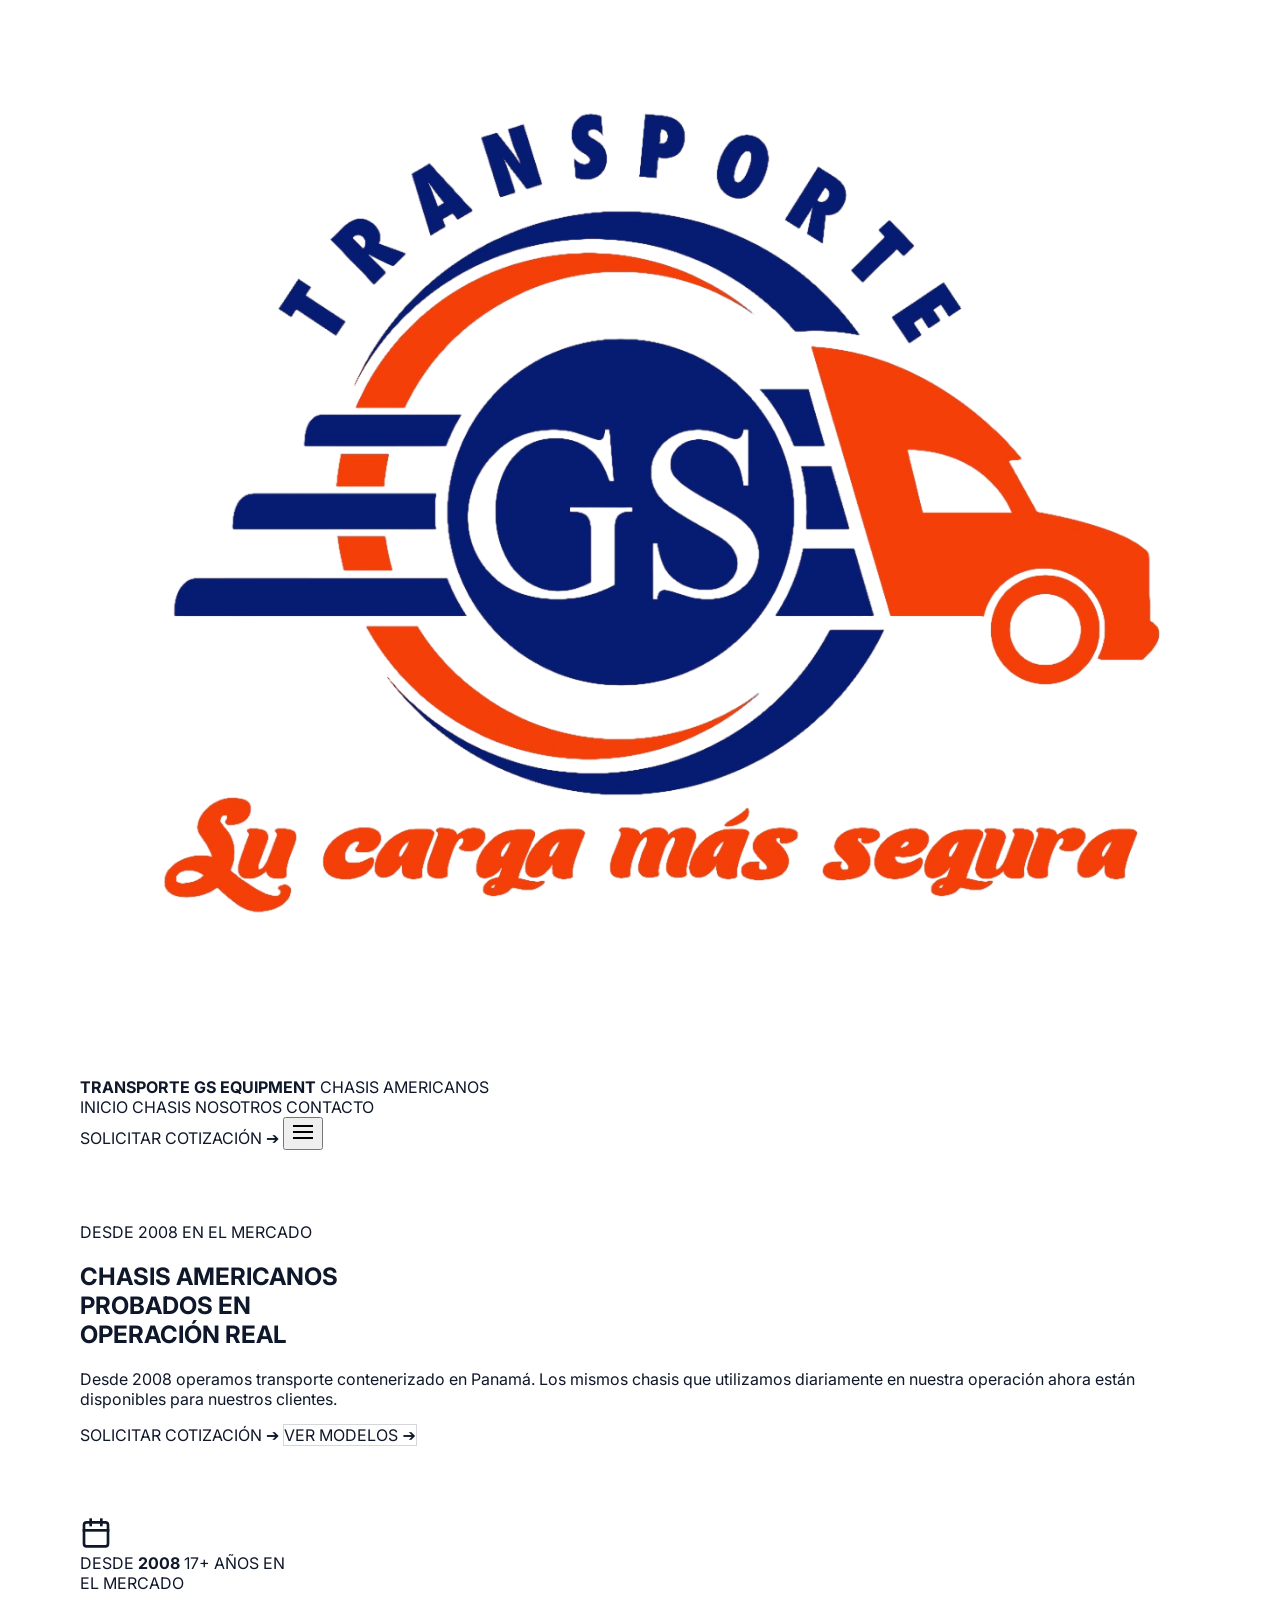
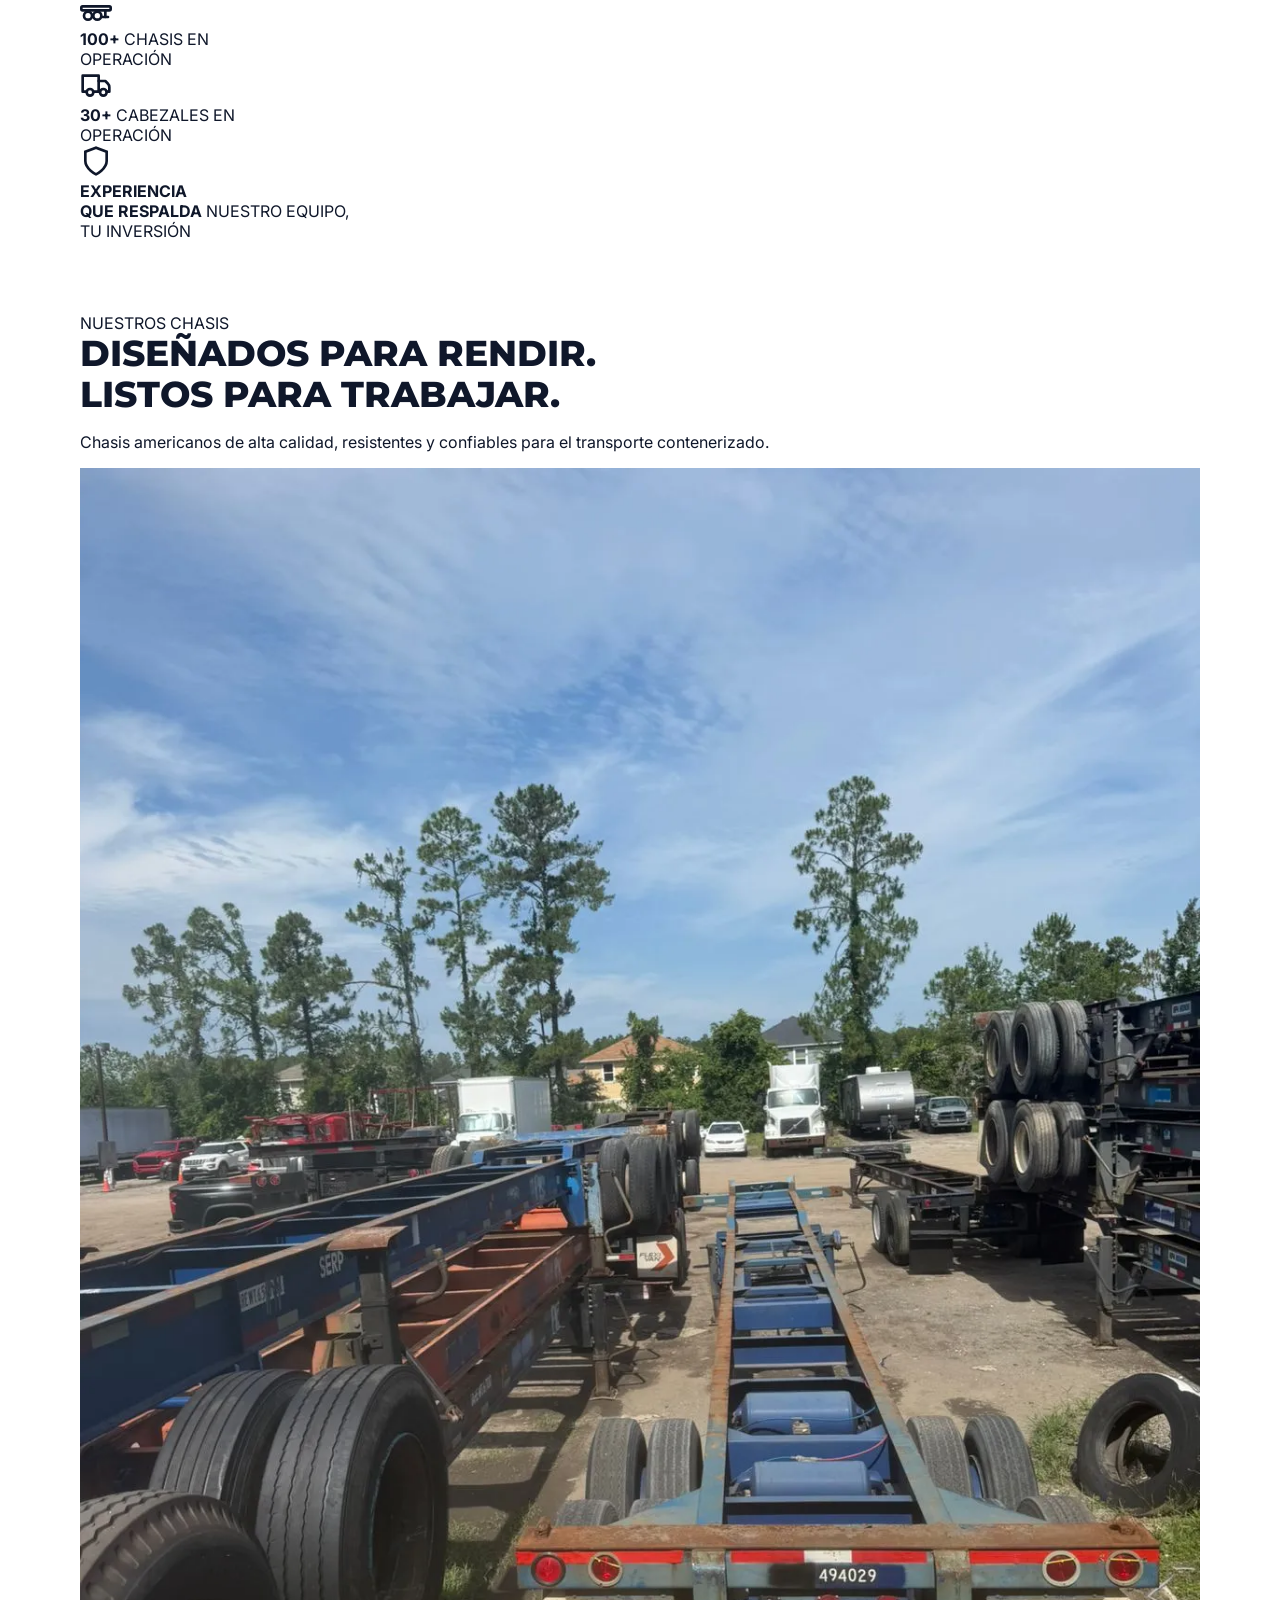
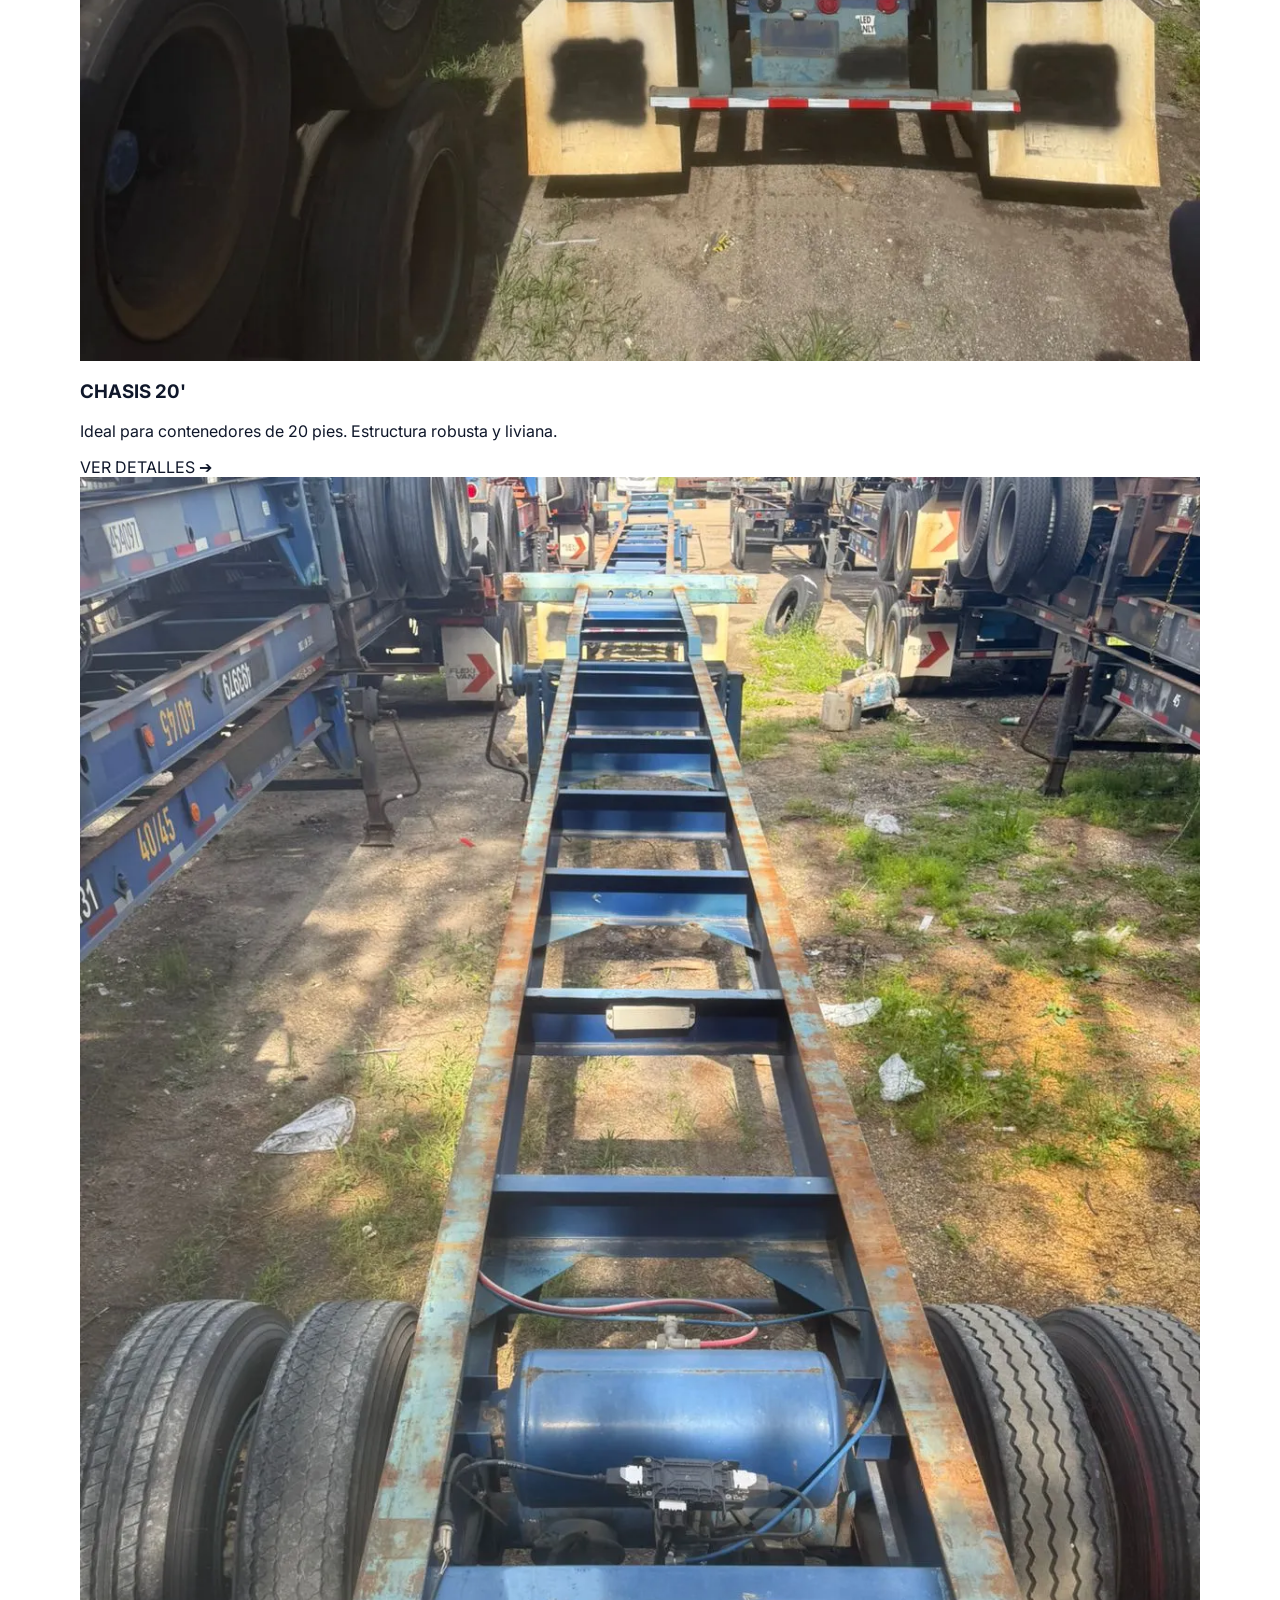
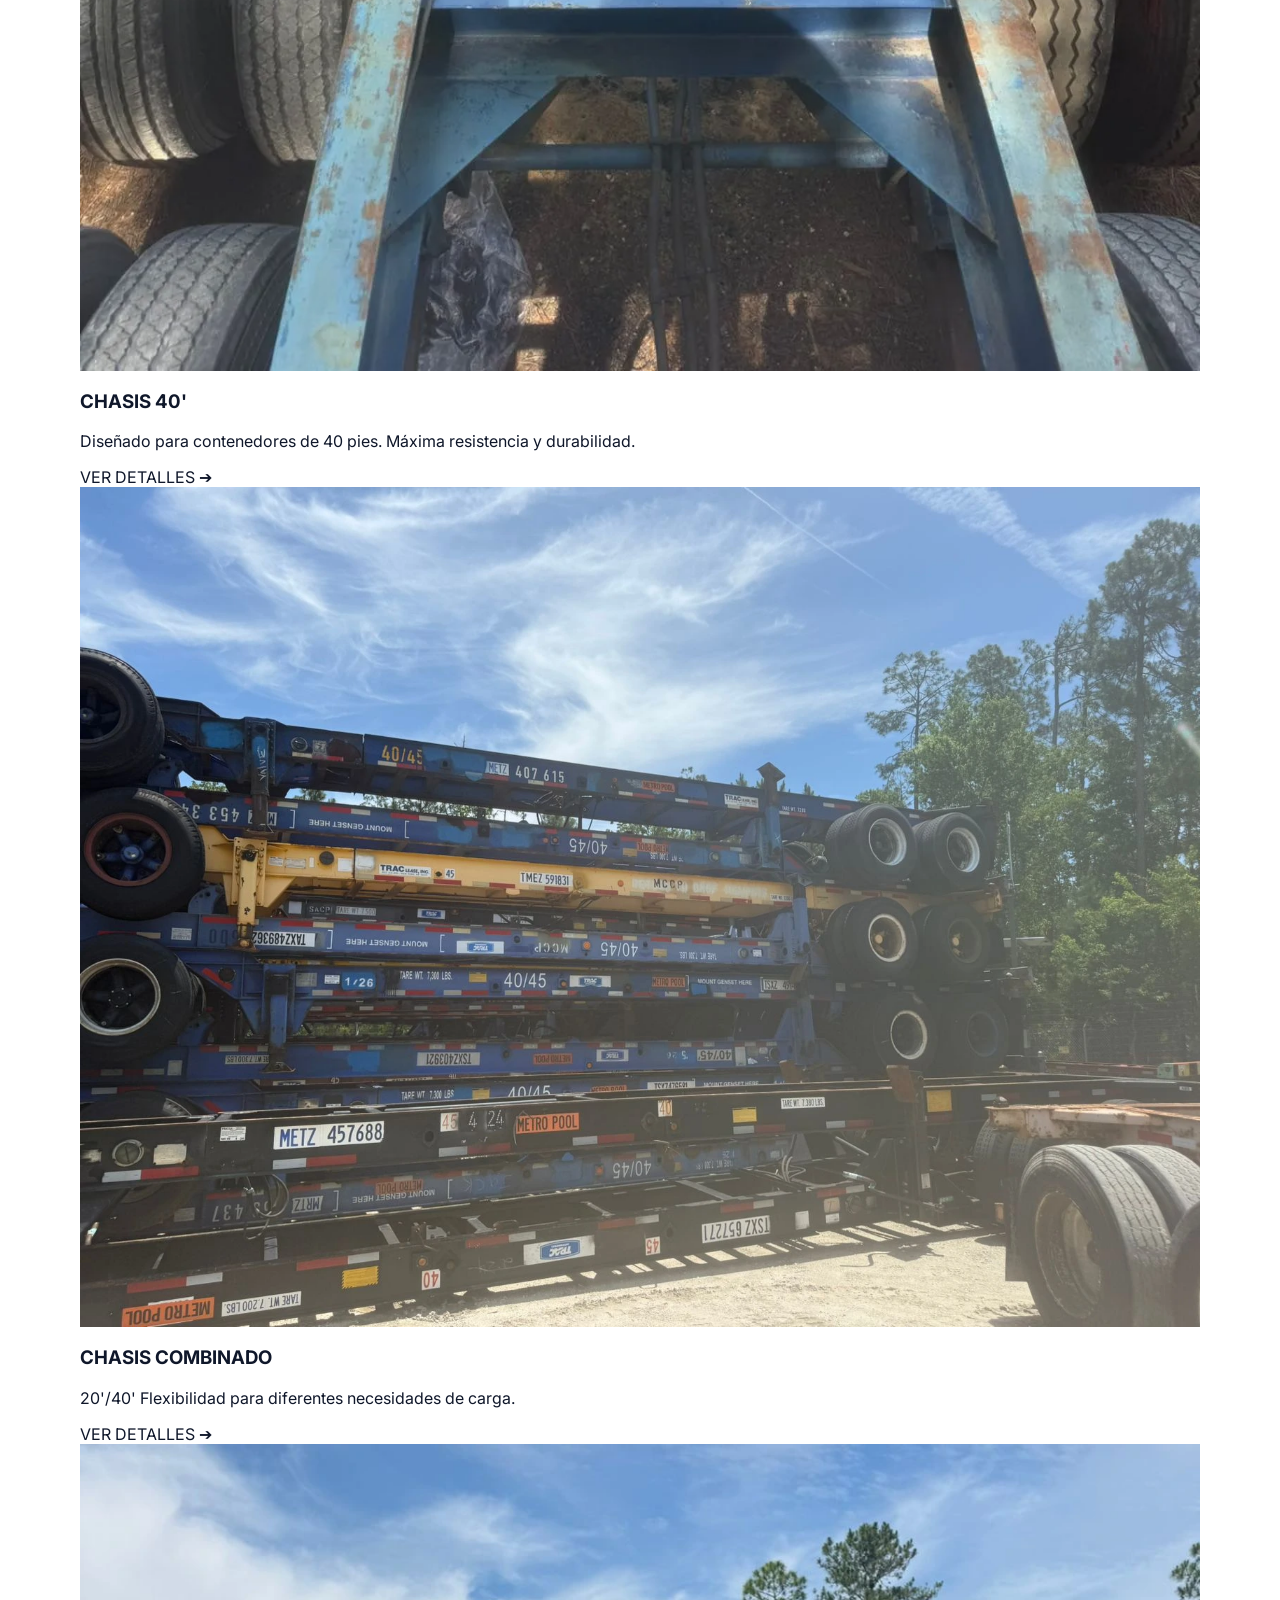
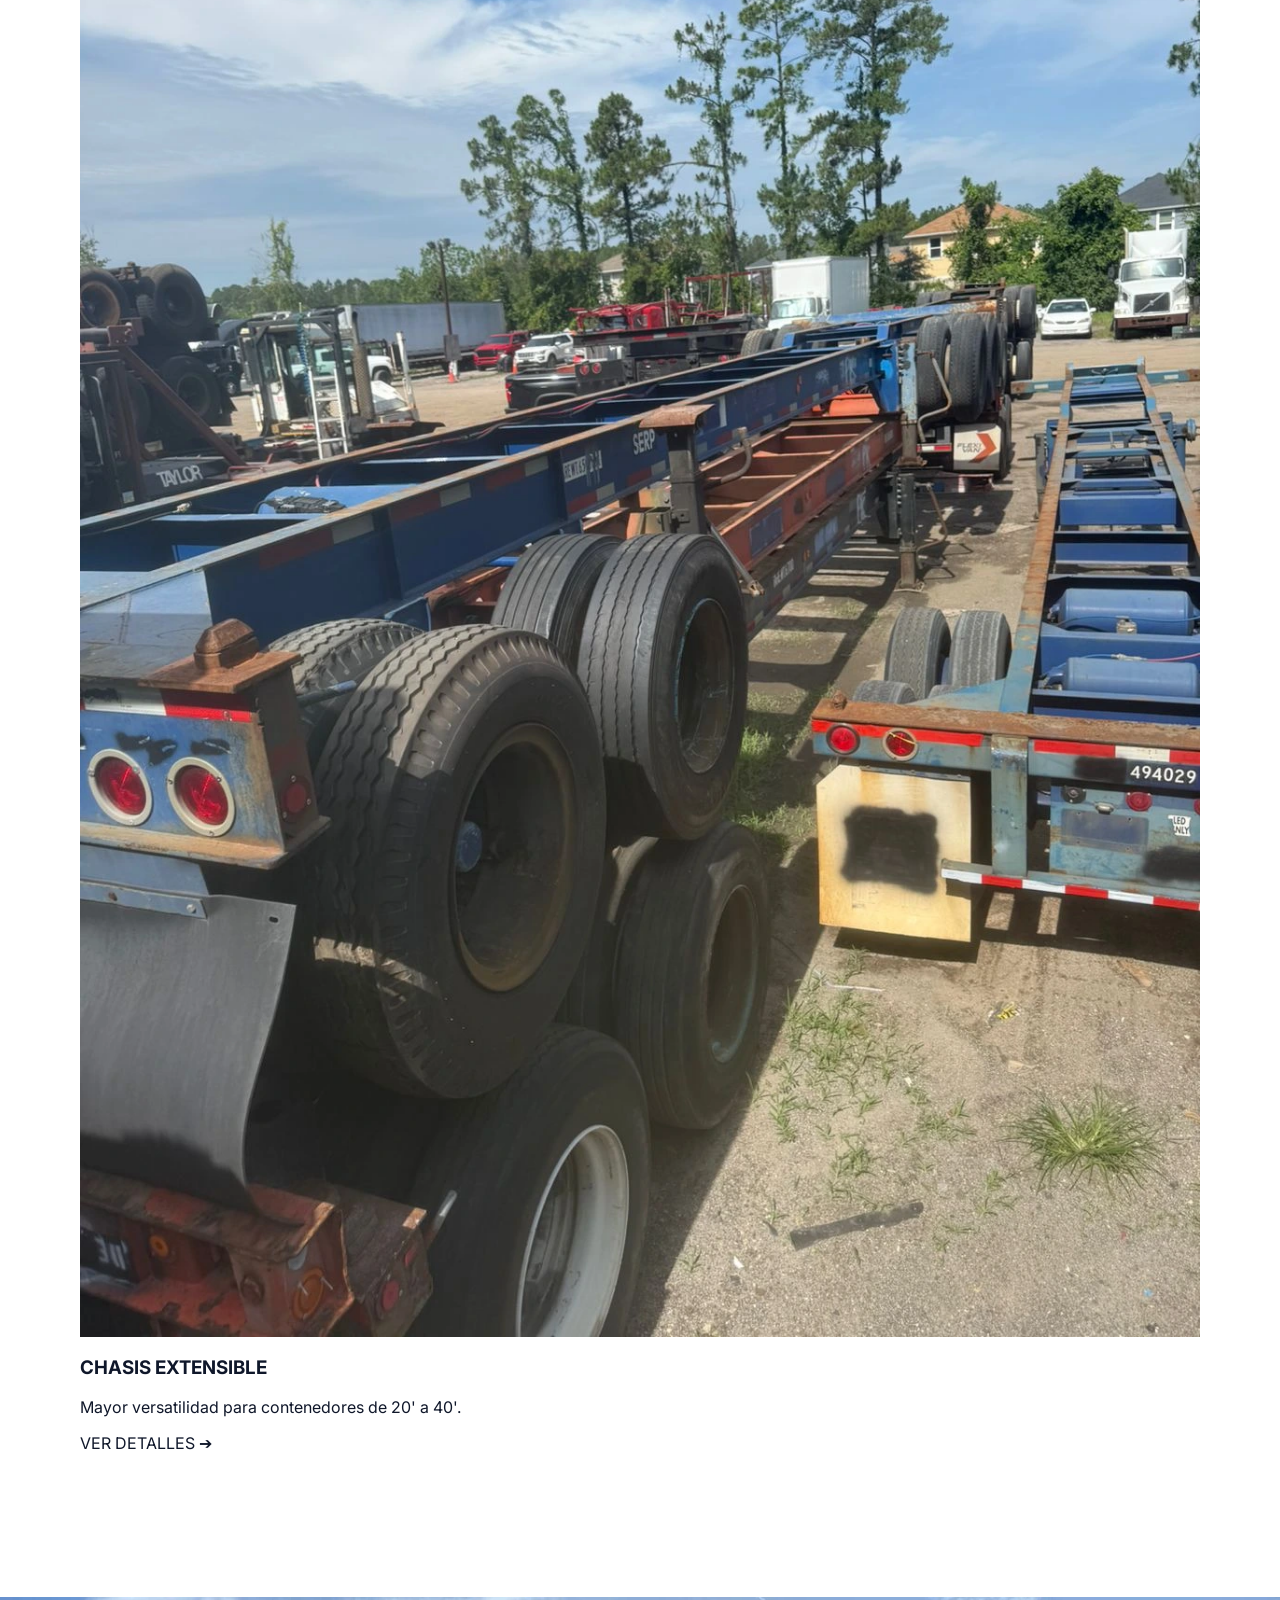
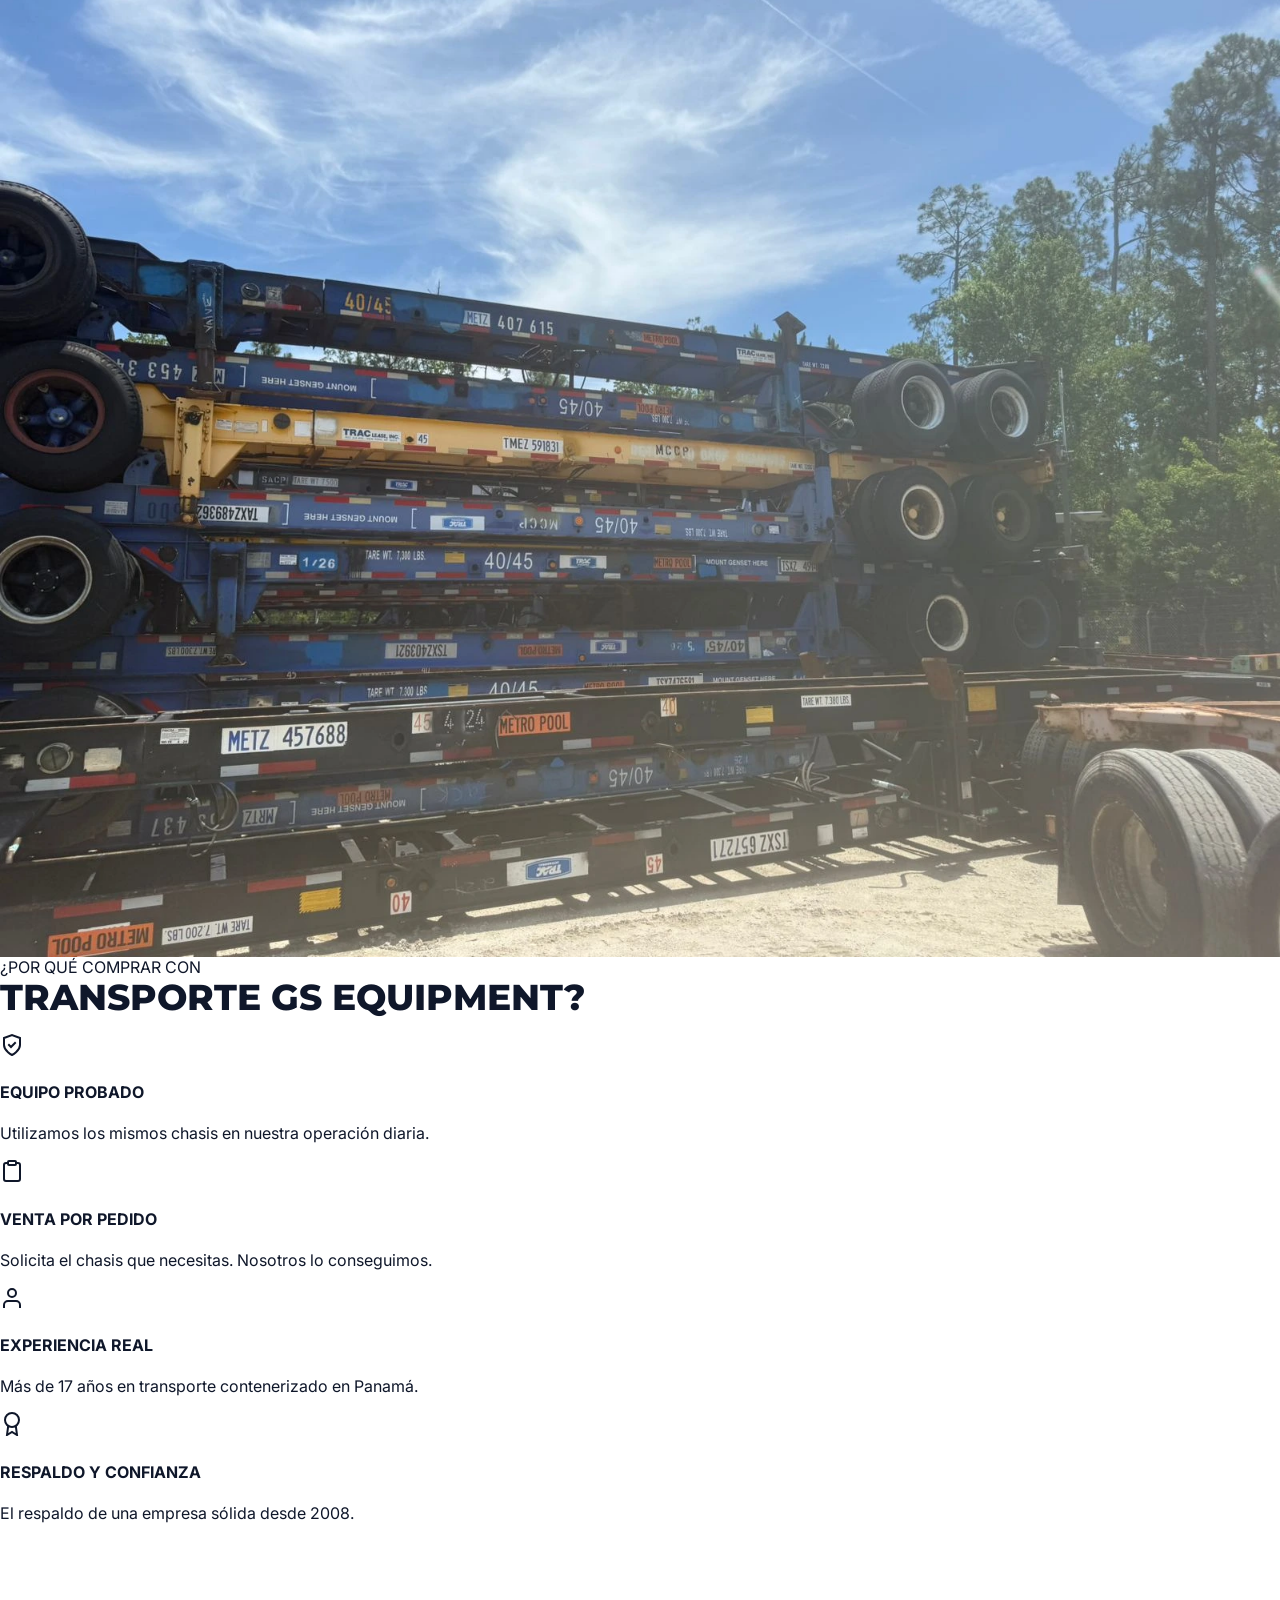
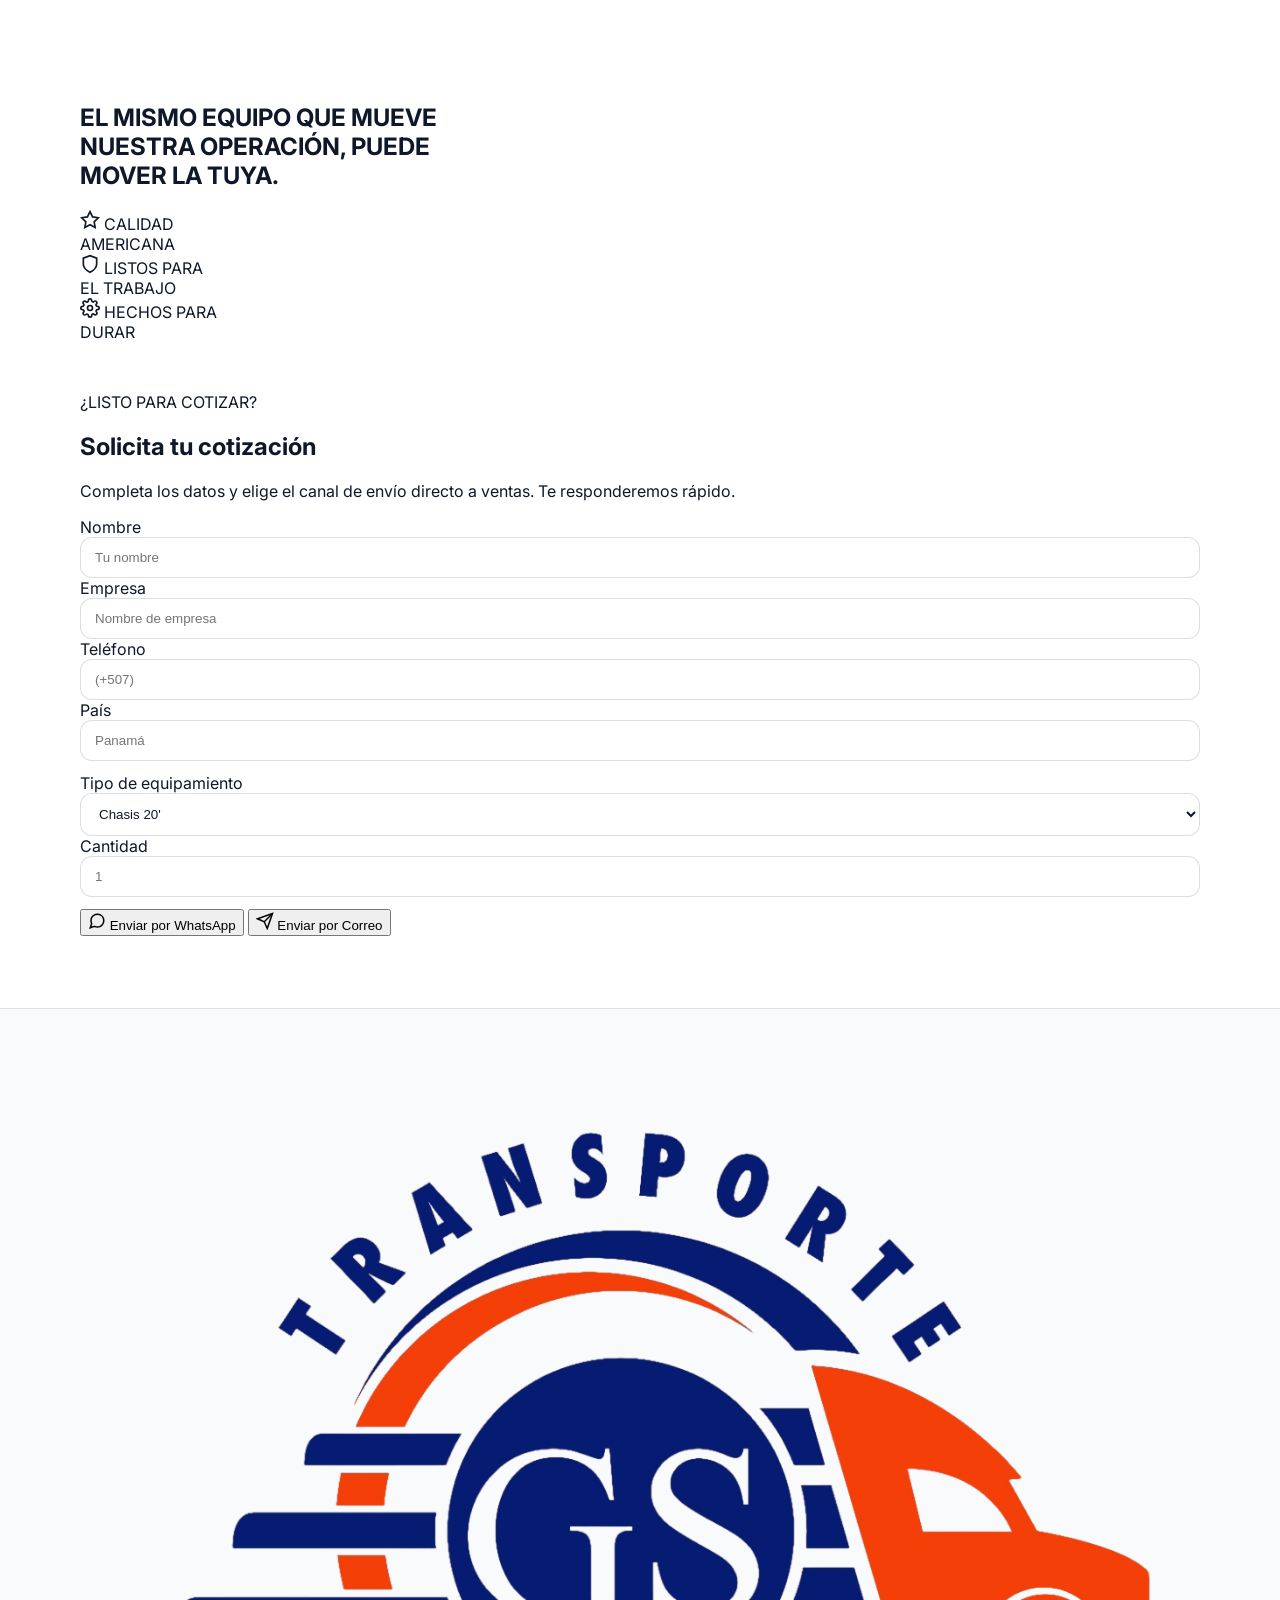
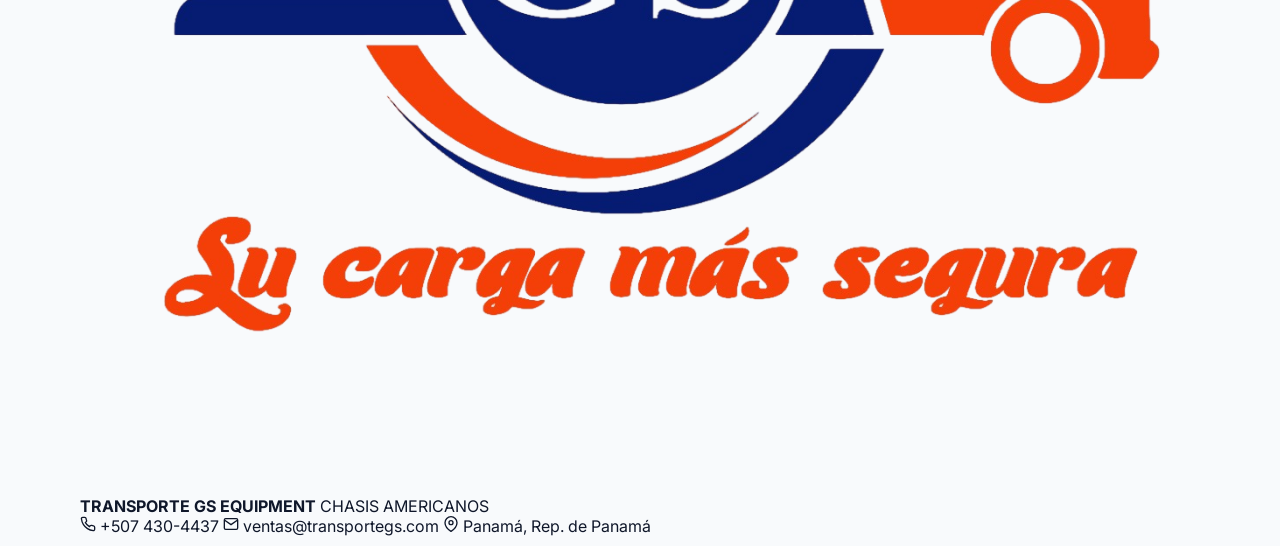
==== commit 169dba31: "Update index.html" ====
--- a/index.html
+++ b/index.html
@@ -1,582 +1,571 @@
 <!doctype html>
 <html lang="es">
-   <head>
-      <meta charset="utf-8" />
-      <meta name="viewport" content="width=device-width, initial-scale=1" />
-      <title>Transporte G.S. — Su carga más segura</title>
-      <meta name="description"
-         content="Transporte de contenedores y carga en Panamá. +17 años, flota moderna, monitoreo 24/7. Su carga más segura." />
-      <meta name="theme-color" content="#0e2b66" />
-      <!-- Open Graph -->
-      <meta property="og:title" content="Transporte G.S. | Transporte GS | TransporteGS" />
-      <meta property="og:description" content="Transporte de contenedores y carga en Panamá. Su carga más segura." />
-      <meta property="og:type" content="website" />
-      <meta property="og:locale" content="es_PA" />
-      <meta property="og:url" content="https://transportegs.com/" />
-      <meta property="og:site_name" content="Transporte G.S." />
-      <meta property="og:image" content="https://transportegs.com/assets/img/og-cover.jpg" />
-      <!-- TWITTER -->
-      <meta name="twitter:card" content="summary_large_image" />
-      <meta name="twitter:title" content="Transporte G.S. | Transporte GS | TransporteGS" />
-      <meta name="twitter:description" content="Transporte de contenedores y carga en Panamá. Su carga más segura." />
-      <meta name="twitter:image" content="https://transportegs.com/assets/img/og-cover.jpg" />
-      <!-- Fonts -->
-      <link rel="preconnect" href="https://fonts.googleapis.com">
-      <link rel="preconnect" href="https://fonts.gstatic.com" crossorigin>
-      <link
-         href="https://fonts.googleapis.com/css2?family=Montserrat:wght@600;700;800&family=Inter:wght@400;500;600&display=swap"
-         rel="stylesheet">
-      <!-- Favicon -->
-      <link rel="icon" href="assets/img/favicon.ico" type="image/x-icon">
-      <!-- Styles -->
-      <link rel="stylesheet" href="assets/css/styles.css" />
-      <!-- Schema.org -->
-      <script type="application/ld+json">
-         {
-           "@context": "https://schema.org",
-           "@graph": [
-             {
-               "@type": "Organization",
-               "@id": "https://transportegs.com/#org",
-               "name": "Transporte G.S.",
-               "alternateName": ["Transporte GS", "TransporteGS", "Transporte G.S."],
-               "url": "https://transportegs.com/",
-               "logo": {
-                 "@type": "ImageObject",
-                 "url": "https://transportegs.com/assets/img/logo-gs.png",
-                 "width": 512,
-                 "height": 512
-               },
-               "sameAs": [
-                 "https://www.facebook.com/profile.php?id=61580349831986",
-                 "https://www.instagram.com/gstransporte_pa/",
-                 "https://www.tiktok.com/@gstransporte_pa"
-               ],
-               "slogan": "Su carga más segura",
-               "address": {
-                 "@type": "PostalAddress",
-                 "addressLocality": "Antigua France Field, Zona Libre de Colón",
-                 "addressCountry": "PA"
-               },
-               "contactPoint": [{
-                 "@type": "ContactPoint",
-                 "contactType": "ventas",
-                 "telephone": "+507-430-4437"
-               }]
-             },
-             {
-               "@type": "WebSite",
-               "@id": "https://transportegs.com/#website",
-               "url": "https://transportegs.com/",
-               "name": "Transporte G.S.",
-               "publisher": { "@id": "https://transportegs.com/#org" },
-               "inLanguage": "es",
-               "potentialAction": {
-                 "@type": "SearchAction",
-                 "target": "https://www.google.com/search?q={search_term_string}",
-                 "query-input": "required name=search_term_string"
-               }
-             }
-           ]
-         }
-      </script>
-   </head>
-   <body>
-      <!-- NAV -->
-      <header class="nav" aria-label="Barra de navegación">
-         <div class="container inner">
-            <a class="brand" href="#inicio" aria-label="Transporte GS">
-               <img src="assets/img/logo-gs.png" alt="Logo Transporte GS" class="brand-logo-img" />
-               <h1>Transporte G.S.</h1>
-            </a>
-            <nav class="nav-links" aria-label="Principal">
-               <a href="#nosotros">Nosotros</a>
-               <a href="#galeria">Flota</a>
-               <a href="#ventajas">¿Por qué elegirnos?</a>
-               <a href="#mvv">Misión y Valores</a>
-               <a href="#rastreo">Rastreo</a>
-               <a href="#ubicacion">Ubicación</a>
-               <a href="equipo-pesado.html">Equipo Pesado</a>
-               <a href="#contacto">Contacto</a>
-            </nav>
-            <div class="nav-cta">
-               <a class="btn btn-outline" href="#" aria-label="Síguenos en redes">Redes</a>
-               <a class="btn btn-primary" data-whatsapp target="_blank" rel="noopener"
-                  aria-label="WhatsApp">WhatsApp</a>
-            </div>
-            <button class="hamb" aria-label="Abrir menú" aria-expanded="false" aria-controls="sheet">
-            <span></span><span></span><span></span>
-            </button>
-         </div>
-         <div class="nav-drop" id="navDrop" aria-hidden="true">
-            <nav class="container">
-               <a href="#nosotros">Nosotros</a>
-               <a href="#galeria">Flota</a>
-               <a href="#ventajas">¿Por qué elegirnos?</a>
-               <a href="#mvv">Misión / Visión / Valores</a>
-               <a href="equipo-pesado.html">Equipo Pesado</a>
-               <a href="#contacto">Contacto</a>
-               <div style="height:10px"></div>
-               <a class="btn btn-primary" data-whatsapp target="_blank" rel="noopener"> WhatsApp</a>
-            </nav>
-         </div>
-      </header>
-      <section id="inicio" class="hero">
-         <div class="container grid reveal">
-            <div>
-               <span class="eyebrow">Su carga más segura</span>
-               <h2 class="h1">Llevamos su mercancía<br>con precisión, seguridad y a tiempo</h2>
-               <p class="lead">+17 años conectando puertos, zonas francas y aeropuertos en Panamá. Monitoreo 24/7,
-                  personal experto y una flota en constante actualización.
-               </p>
-               <div class="hero-cta">
-                  <a class="btn btn-primary pulse" data-whatsapp target="_blank" rel="noopener">Solicitar
-                  cotización</a>
-               </div>
-               <div class="stats" aria-label="Métricas clave">
-                  <div class="stat"><span class="muted">Experiencia</span><strong>+17 años</strong></div>
-                  <div class="stat"><span class="muted">Monitoreo</span><strong>GPS 24/7</strong></div>
-                  <div class="stat"><span class="muted">Unidades</span><strong>+125</strong></div>
-               </div>
-            </div>
-            <div style="position:relative" class="reveal">
-               <div class="hero-img">
-                  <img src="assets/img/hero.jpg" alt="Camión de carga en carretera">
-               </div>
-            </div>
-         </div>
-      </section>
-      <section id="nosotros" class="reveal">
-         <div class="container grid cols-2">
-            <div class="card">
-               <h3 class="section-title">¿Quiénes somos?</h3>
-               <p class="section-lead">Transporte G.S. es una empresa con más de 17 años de experiencia que presta
-                  servicio en toda la República de Panamá. Contamos con una amplia flota de vehículos y unidades de
-                  arrastre con un excelente equipo de trabajo dedicado y comprometido.
-               </p>
-               <p>Nuestros vehículos tienen la capacidad para transportar treinta (30) toneladas. Todos cuentan con
-                  sistemas de comunicación por radio y GPS para brindar un servicio de calidad y seguridad para
-                  nuestros clientes.
-               </p>
-            </div>
-            <div class="card">
-               <h3 class="section-title">Sistema de Monitoreo</h3>
-               <p>Integramos control satelital para que nuestros clientes monitoreen el avance de sus cargas. El equipo
-                  de tráfico supervisa cada movimiento para un traslado eficiente y seguro.
-               </p>
-               <div class="features">
-                  <div class="feature">
-                     <div class="icon">✓</div>
-                     <div>
-                        <strong>Operación certificable</strong>
-                        <div class="muted">Trazabilidad y respaldo.</div>
-                     </div>
-                  </div>
-                  <div class="feature">
-                     <div class="icon">⏱</div>
-                     <div>
-                        <strong>Puntualidad garantizada</strong>
-                        <div class="muted">Cumplimiento en citas y ventanas.</div>
-                     </div>
-                  </div>
-                  <div class="feature">
-                     <div class="icon">🛰</div>
-                     <div>
-                        <strong>Monitoreo 24/7</strong>
-                        <div class="muted">Alertas y seguimiento continuo.</div>
-                     </div>
-                  </div>
-               </div>
-            </div>
-         </div>
-      </section>
-      <section id="galeria" class="reveal">
-         <div class="container">
-            <h3 class="section-title">Nuestra flota</h3>
-            <p class="section-lead">Más de 25 cabezales, 125 unidades de arrastre para movimiento de
-               contenedores de 20', 40' y 45', además de furgones de 48' y 53'.
+  <head>
+    <meta charset="UTF-8" />
+    <meta name="viewport" content="width=device-width, initial-scale=1.0" />
+    <title>GS Equipment | Chasis Americanos</title>
+    <!-- Fuentes: Montserrat y Inter -->
+    <link rel="preconnect" href="https://fonts.googleapis.com" />
+    <link rel="preconnect" href="https://fonts.gstatic.com" crossorigin />
+    <link
+      href="https://fonts.googleapis.com/css2?family=Inter:wght@400;500;600&family=Montserrat:wght@600;700;800;900&display=swap"
+      rel="stylesheet"
+    />
+    <link rel="icon" href="assets/img/favicon.ico" type="image/x-icon" />
+    <link rel="stylesheet" href="/assets/css/styles.css" />
+  </head>
+  <body>
+    <!-- NAVEGACIÓN -->
+    <header class="navbar">
+      <div class="container nav-container">
+        <a href="#" class="nav-logo">
+          <img src="assets/img/logo-gs.png" alt="GS Transporte" />
+          <div class="logo-text">
+            <strong>TRANSPORTE GS EQUIPMENT</strong>
+            <span>CHASIS AMERICANOS</span>
+          </div>
+        </a>
+
+        <nav class="nav-menu" id="nav-menu">
+          <a href="#" class="active">INICIO</a>
+          <a href="#chasis">CHASIS</a>
+          <a href="#nosotros">NOSOTROS</a>
+          <a href="#contacto">CONTACTO</a>
+        </nav>
+
+        <div class="nav-actions">
+          <a href="#cotizar" class="btn-dark">SOLICITAR COTIZACIÓN ➔</a>
+          <button class="menu-toggle" id="menu-toggle">
+            <svg
+              width="24"
+              height="24"
+              viewBox="0 0 24 24"
+              fill="none"
+              stroke="currentColor"
+              stroke-width="2"
+              stroke-linecap="square"
+            >
+              <line x1="3" y1="12" x2="21" y2="12"></line>
+              <line x1="3" y1="6" x2="21" y2="6"></line>
+              <line x1="3" y1="18" x2="21" y2="18"></line>
+            </svg>
+          </button>
+        </div>
+      </div>
+    </header>
+
+    <!-- 1. HERO SECTION CON FONDO DESVANECIDO -->
+    <section class="hero-section hero-faded">
+      <div class="container hero-grid">
+        <div class="hero-content reveal">
+          <div class="badge-red">
+            <span class="line"></span> DESDE 2008 EN EL MERCADO
+          </div>
+          <h1 class="hero-title">
+            CHASIS AMERICANOS<br />
+            PROBADOS EN<br />
+            <span class="text-red">OPERACIÓN REAL</span>
+          </h1>
+          <p class="hero-text">
+            Desde 2008 operamos transporte contenerizado en Panamá. Los mismos
+            chasis que utilizamos diariamente en nuestra operación ahora están
+            disponibles para nuestros clientes.
+          </p>
+          <div class="hero-buttons">
+            <a href="#cotizar" class="btn-dark">SOLICITAR COTIZACIÓN ➔</a>
+            <a href="#chasis" class="btn-outline">VER MODELOS ➔</a>
+          </div>
+        </div>
+      </div>
+    </section>
+
+    <!-- 2. STATS BAR (ICONOS BATMAN STYLE) -->
+    <div class="stats-bar reveal">
+      <div class="container stats-grid">
+        <div class="stat-box">
+          <div class="stat-icon">
+            <svg
+              width="32"
+              height="32"
+              viewBox="0 0 24 24"
+              fill="none"
+              stroke="currentColor"
+              stroke-width="2"
+              stroke-linecap="square"
+            >
+              <rect x="3" y="4" width="18" height="18" rx="2" ry="2"></rect>
+              <line x1="16" y1="2" x2="16" y2="6"></line>
+              <line x1="8" y1="2" x2="8" y2="6"></line>
+              <line x1="3" y1="10" x2="21" y2="10"></line>
+            </svg>
+          </div>
+          <div class="stat-info">
+            <span class="stat-label">DESDE</span>
+            <strong class="stat-value">2008</strong>
+            <span class="stat-desc">17+ AÑOS EN<br />EL MERCADO</span>
+          </div>
+        </div>
+        <div class="stat-box">
+          <div class="stat-icon">
+            <svg
+              width="32"
+              height="32"
+              viewBox="0 0 24 24"
+              fill="none"
+              stroke="currentColor"
+              stroke-width="2"
+              stroke-linecap="round"
+              stroke-linejoin="round"
+            >
+              <rect x="1" y="10" width="22" height="3" rx="1"></rect>
+              <circle cx="6" cy="17" r="3"></circle>
+              <circle cx="13" cy="17" r="3"></circle>
+              <path d="M19 13v5"></path>
+              <path d="M17 18h4"></path>
+            </svg>
+          </div>
+          <div class="stat-info">
+            <strong class="stat-value">100+</strong>
+            <span class="stat-desc">CHASIS EN<br />OPERACIÓN</span>
+          </div>
+        </div>
+        <div class="stat-box">
+          <div class="stat-icon">
+            <svg
+              width="32"
+              height="32"
+              viewBox="0 0 24 24"
+              fill="none"
+              stroke="currentColor"
+              stroke-width="2"
+              stroke-linecap="round"
+              stroke-linejoin="round"
+            >
+              <path d="M10 17h4V5H2v12h3"></path>
+              <path d="M20 17h2v-3.34a4 4 0 0 0-1.17-2.83L19 9h-5"></path>
+              <path d="M14 17h1"></path>
+              <circle cx="7.5" cy="17.5" r="2.5"></circle>
+              <circle cx="17.5" cy="17.5" r="2.5"></circle>
+            </svg>
+          </div>
+          <div class="stat-info">
+            <strong class="stat-value">30+</strong>
+            <span class="stat-desc">CABEZALES EN<br />OPERACIÓN</span>
+          </div>
+        </div>
+        <div class="stat-box no-border">
+          <div class="stat-icon">
+            <svg
+              width="32"
+              height="32"
+              viewBox="0 0 24 24"
+              fill="none"
+              stroke="currentColor"
+              stroke-width="2"
+              stroke-linecap="square"
+            >
+              <path d="M12 22s8-4 8-10V5l-8-3-8 3v7c0 6 8 10 8 10z"></path>
+            </svg>
+          </div>
+          <div class="stat-info">
+            <strong class="stat-value text-medium"
+              >EXPERIENCIA<br />QUE RESPALDA</strong
+            >
+            <span class="stat-desc">NUESTRO EQUIPO,<br />TU INVERSIÓN</span>
+          </div>
+        </div>
+      </div>
+    </div>
+
+    <!-- 3. CATÁLOGO DE CHASIS -->
+    <section id="chasis" class="chasis-section container reveal">
+      <div class="section-header">
+        <span class="subtitle-red">NUESTROS CHASIS</span>
+        <h2 class="section-title">
+          DISEÑADOS PARA RENDIR.<br />LISTOS PARA TRABAJAR.
+        </h2>
+        <p class="section-desc">
+          Chasis americanos de alta calidad, resistentes y confiables para el
+          transporte contenerizado.
+        </p>
+      </div>
+
+      <div class="products-grid">
+        <div class="product-card">
+          <div class="product-img">
+            <img src="assets/img/pesado/gal-2.webp" alt="Chasis 20 Pies" />
+          </div>
+          <div class="product-content">
+            <h3>CHASIS 20'</h3>
+            <p>
+              Ideal para contenedores de 20 pies. Estructura robusta y liviana.
             </p>
-            <div class="carousel gallery" data-autoplay="true" data-interval="3800">
-               <div class="carousel-track snap" aria-label="Galería de camiones">
-                  <figure class="slide">
-                     <div class="media">
-                        <img loading="lazy" src="assets/img/galeria/img-1.jpg" alt="imagen-1" />
-                     </div>
-                  </figure>
-                  <figure class="slide">
-                     <div class="media">
-                        <img loading="lazy" src="assets/img/galeria/img-2.jpg" alt="imagen-2" />
-                     </div>
-                  </figure>
-                  <figure class="slide">
-                     <div class="media">
-                        <img loading="lazy" src="assets/img/galeria/img-3.jpg"
-                           alt="Cabezal amarillo Freightliner" />
-                     </div>
-                  </figure>
-                  <figure class="slide">
-                     <div class="media">
-                        <img loading="lazy" src="assets/img/galeria/img-4.jpg" alt="imagen-4" />
-                     </div>
-                  </figure>
-                  <figure class="slide">
-                     <div class="media">
-                        <img loading="lazy" src="assets/img/galeria/img-5.jpg" alt="imagen-5" />
-                     </div>
-                  </figure>
-                  <figure class="slide">
-                     <div class="media">
-                        <img loading="lazy" src="assets/img/galeria/img-6.jpg" alt="imagen-6" />
-                     </div>
-                  </figure>
-                  <figure class="slide">
-                     <div class="media">
-                        <img loading="lazy" src="assets/img/galeria/img-7.jpg" alt="imagen-7" />
-                     </div>
-                  </figure>
-                  <figure class="slide">
-                     <div class="media">
-                        <img loading="lazy" src="assets/img/galeria/img-8.jpg" alt="imagen-8" />
-                     </div>
-                  </figure>
-                  <figure class="slide">
-                     <div class="media">
-                        <img loading="lazy" src="assets/img/galeria/img-9.jpg" alt="imagen-9" />
-                     </div>
-                  </figure>
-                  <figure class="slide">
-                     <div class="media">
-                        <img loading="lazy" src="assets/img/galeria/img-10.jpg" alt="imagen-10" />
-                     </div>
-                  </figure>
-                  <figure class="slide">
-                     <div class="media">
-                        <img loading="lazy" src="assets/img/galeria/img-11.jpg" alt="imagen-11" />
-                     </div>
-                  </figure>
-               </div>
-               <!-- dots -->
-               <div class="carousel-dots" aria-label="Paginación de galería"></div>
-            </div>
-         </div>
-      </section>
-      <!-- Puente hacia División de Equipamiento -->
-      <section class="reveal" style="background: linear-gradient(180deg, var(--bg-2), transparent); padding-top: 40px; padding-bottom: 40px;">
-         <div class="container">
-            <div class="card" style="background: linear-gradient(135deg, var(--brand-blue), var(--brand-blue-2)); color: white; border: none; text-align: center; padding: 40px 20px;">
-               <span class="eyebrow" style="color: #ffdc80; margin-bottom: 8px; display: block;">División de Equipamiento</span>
-               <h3 class="section-title" style="color: white; margin-bottom: 12px;">¿Interesado en adquirir Equipo Pesado?</h3>
-               <p class="section-lead" style="color: rgba(255,255,255,0.85); max-width: 600px; margin: 0 auto 24px;">
-                  Ponemos a disposición de nuestros clientes los mismos chasis y llantas americanas que utilizamos diariamente en nuestra propia operación.
-               </p>
-               <a href="equipo-pesado.html" class="btn btn-primary pulse" style="background: white; color: var(--brand-blue); box-shadow: 0 8px 20px -8px rgba(0,0,0,0.4);">
-                  Ver equipos y cotizar
-               </a>
-            </div>
-         </div>
-      </section>
-      <section id="ventajas" class="reveal">
-         <div class="container grid cols-2">
-            <div>
-               <h3 class="section-title">¿Por qué elegirnos?</h3>
-               <p class="section-lead">Combinamos experiencia operativa, personal confiable y tecnología para que su
-                  carga llegue segura y a tiempo.
-               </p>
-               <div class="features">
-                  <div class="feature">
-                     <div class="icon">★</div>
-                     <div>
-                        <strong>Experiencia y confiabilidad</strong>
-                        <div class="muted">Trayectoria comprobada.</div>
-                     </div>
-                  </div>
-                  <div class="feature">
-                     <div class="icon">⚙</div>
-                     <div>
-                        <strong>Equipos y mantenimiento</strong>
-                        <div class="muted">Flota renovada y óptima.</div>
-                     </div>
-                  </div>
-                  <div class="feature">
-                     <div class="icon">🧭</div>
-                     <div>
-                        <strong>Operación eficiente</strong>
-                        <div class="muted">Procesos estandarizados.</div>
-                     </div>
-                  </div>
-                  <div class="feature">
-                     <div class="icon">📦</div>
-                     <div>
-                        <strong>Soluciones a la medida</strong>
-                        <div class="muted">Contenedores y carga seca.</div>
-                     </div>
-                  </div>
-               </div>
-               <div class="hero-cta" style="margin-top:16px">
-                  <a class="btn btn-primary pulse" data-whatsapp target="_blank">Agendar</a>
-               </div>
-            </div>
-            <div class="card">
-               <h4 class="card-title">Cobertura</h4>
-               <p class="muted">
-                  <strong>Puertos del Atlántico:</strong> Colón (MIT, Cristóbal, Colón Container Terminal).<br>
-                  <strong>Puertos del Pacífico:</strong> Panamá Pacífico, Puerto de Balboa, Rodman.<br>
-                  <strong>Además:</strong> Aeropuerto Internacional de Tocumen, Chilibre y provincias centrales.
-               </p>
-               <div class="grid" style="grid-template-columns:repeat(2,1fr);gap:12px;margin-top:8px">
-                  <div class="stat"><strong>+1M</strong><span class="muted">km al año</span></div>
-                  <div class="stat"><strong>99.2%</strong><span class="muted">OTD</span></div>
-                  <div class="stat"><strong>24/7</strong><span class="muted">Soporte</span></div>
-                  <div class="stat"><strong>0</strong><span class="muted">incidencias graves</span></div>
-               </div>
-            </div>
-         </div>
-      </section>
-      <section id="clientes" class="reveal">
-         <div class="container">
-            <h3 class="section-title">Algunos de nuestros clientes</h3>
-            <div class="clientes-carousel">
-               <div class="clientes-track" id="clientesTrack">
-                  <img src="assets/img/clientes/logo1.jpeg" alt="Cliente 1">
-                  <img src="assets/img/clientes/logo2.jpg" alt="Cliente 2">
-                  <img src="assets/img/clientes/logo3.jpeg" alt="Cliente 3">
-                  <img src="assets/img/clientes/logo4.jpeg" alt="Cliente 4">
-                  <img src="assets/img/clientes/logo5.jpeg" alt="Cliente 5">
-                  <img src="assets/img/clientes/logo6.jpeg" alt="Cliente 6">
-                  <img src="assets/img/clientes/logo7.jpeg" alt="Cliente 7">
-                  <img src="assets/img/clientes/logo8.jpeg" alt="Cliente 8">
-                  <img src="assets/img/clientes/logo9.jpeg" alt="Cliente 9">
-                  <img src="assets/img/clientes/logo10.jpeg" alt="Cliente 10">
-                  <img src="assets/img/clientes/logo11.jpeg" alt="Cliente 11">
-               </div>
-            </div>
-         </div>
-      </section>
-      <section id="mvv" class="contact reveal">
-         <div class="container">
-            <h3 class="section-title">Misión, Visión y Valores</h3>
-            <div class="mv-grid">
-               <div class="card">
-                  <h4 class="card-title">Misión</h4>
-                  <p>Brindar calidad, seguridad y confianza en los servicios de transporte y logística, llevando la
-                     mercancía desde su origen a su destino y contribuyendo a los objetivos de nuestros clientes.
-                  </p>
-               </div>
-               <div class="card">
-                  <h4 class="card-title">Visión</h4>
-                  <p>Ser un operador logístico de prestigio, reconocido por soluciones profesionales y personalizadas
-                     en transporte y logística en Panamá.
-                  </p>
-               </div>
-               <div class="card">
-                  <h4 class="card-title">Valores</h4>
-                  <p>Compromiso, honestidad, responsabilidad, respeto, ética, puntualidad, lealtad, confiabilidad y
-                     trabajo en equipo.
-                  </p>
-               </div>
-            </div>
-         </div>
-      </section>
-      <section id="rastreo" class="reveal">
-         <div class="container">
-            <div class="track-card">
-               <div class="track-copy">
-                  <span class="eyebrow">Monitoreo en tiempo real</span>
-                  <h3 class="section-title">¿Ya eres cliente? Rastrea tu carga</h3>
-                  <p class="section-lead">
-                     Accede al panel seguro para ver ubicación, historial y alertas de tus embarques.
-                  </p>
-                  <div class="hero-cta">
-                     <a class="btn btn-primary" href="https://my.gksatelital.com/#/login" target="_blank"
-                        rel="noopener" aria-label="Abrir portal de rastreo en una pestaña nueva">
-                     Abrir portal de rastreo
-                     </a>
-                  </div>
-               </div>
-               <div class="track-art" aria-hidden="true">
-                  <img src="assets/img/gps-panama.jpg" alt="Mapa de Panamá con ubicación GPS"
-                     style="width:100%; height:auto; border-radius:8px;">
-               </div>
-            </div>
-         </div>
-      </section>
-      <section id="ubicacion" class="reveal">
-         <div class="container">
-            <div class="map-card">
-               <div class="map-copy">
-                  <span class="eyebrow">Dónde estamos</span>
-                  <h3 class="section-title">Ubicación de la empresa</h3>
-                  <p class="section-lead">
-                     Colón, Cristóbal, Antiguo Aeropuerto Enrique Jiménez (TLC), Panamá.
-                  </p>
-                  <div class="hero-cta">
-                     <a class="btn btn-primary"
-                        href="https://maps.google.com/maps?q=9.356690406799316%2C-79.87540435791016&z=17&hl=es"
-                        target="_blank" rel="noopener" aria-label="Abrir ubicación en Google Maps">
-                     Ver en Google Maps
-                     </a>
-                     <a class="btn btn-outline"
-                        href="https://www.google.com/maps/dir/?api=1&destination=9.356690406799316,-79.87540435791016&destination_place_id="
-                        target="_blank" rel="noopener" aria-label="Cómo llegar con Google Maps">
-                     Cómo llegar
-                     </a>
-                  </div>
-               </div>
-               <!-- Vista previa (imagen ligera) que redirige a Maps -->
-               <a class="map-art"
-                  href="https://maps.google.com/maps?q=9.356690406799316%2C-79.87540435791016&z=17&hl=es"
-                  target="_blank" rel="noopener" aria-label="Abrir mapa en Google Maps">
-                  <div class="map-thumb">
-                     <img src="assets/img/map-preview.jpg" alt="Vista de mapa de la ubicación en Colón, Panamá">
-                  </div>
-                  <span class="map-badge">Abrir mapa</span>
-               </a>
-            </div>
-         </div>
-      </section>
-      <section id="contacto" class="reveal">
-         <div class="container grid cols-2">
-         <div>
-            <h3 class="section-title">Contacto</h3>
-            <p class="section-lead">France Field, Antigua — Aeropuerto Enrique Jiménez, Colón, Panamá.</p>
-            <div class="features">
-               <div class="feature">
-                  <div class="icon">☎</div>
-                  <div>
-                     <strong>Teléfono</strong>
-                     <div class="muted">(+507) 430-4437 / 38</div>
-                  </div>
-               </div>
-               <div class="feature">
-                  <div class="icon">✉</div>
-                  <div>
-                     <strong>Email</strong>
-                     <div class="muted">transpgs@hotmail.es</div>
-                  </div>
-               </div>
-               <div class="feature">
-                  <div class="icon">🕒</div>
-                  <div>
-                     <strong>Horario</strong>
-                     <div class="muted">24/7</div>
-                  </div>
-               </div>
-            </div>
-         </div>
-         <div class="card">
-            <form id="form" novalidate>
-               <div class="grid" style="grid-template-columns:1fr 1fr;gap:12px">
-                  <div>
-                     <label class="muted" for="nombre">Nombre</label>
-                     <input id="nombre" name="nombre" placeholder="Nombre y apellido" required />
-                  </div>
-                  <div>
-                     <label class="muted" for="empresa">Empresa</label>
-                     <input id="empresa" name="empresa" placeholder="Nombre de empresa" />
-                  </div>
-               </div>
-               <div class="grid" style="grid-template-columns:1fr 1fr;gap:12px">
-                  <div>
-                     <label class="muted" for="telefono">Teléfono</label>
-                     <input id="telefono" name="telefono" placeholder="(+507)" />
-                  </div>
-                  <div>
-                     <label class="muted" for="correo">Correo</label>
-                     <input type="email" id="correo" name="correo" placeholder="correo@empresa.com" required />
-                  </div>
-               </div>
-               <div>
-                  <label class="muted" for="servicio">Servicio</label>
-                  <select id="servicio" name="servicio">
-                     <option value="Contenedor 20">Contenedor 20'</option>
-                     <option value="Contenedor 40">Contenedor 40'/45'</option>
-                     <option value="Furgón">Furgón 48'/53'</option>
-                     <option value="Otro">Otro</option>
-                  </select>
-               </div>
-               <div>
-                  <label class="muted" for="mensaje">Mensaje</label>
-                  <textarea id="mensaje" name="mensaje" rows="4"
-                     placeholder="Cuéntenos su requerimiento"></textarea>
-               </div>
-               <div class="hero-cta">
-                  <button class="btn btn-primary" type="submit">Enviar</button>
-                  <small class="muted">Al enviar, se abrirá su correo con los datos listos. No
-                  almacenamos
-                  su información.</small>
-            </form>
-            </div>
-         </div>
-      </section>
-      <footer>
-         <div class="container foot">
-            <div>
-               <div class="brand" style="margin-bottom:8px">
-                  <img src="assets/img/logo-gs.png" alt="Logo Transporte GS" class="brand-logo-img" />
-                  <strong>Transporte G.S.</strong>
-               </div>
-               <p class="muted">© <span id="year"></span> — Su carga más segura.</p>
-            </div>
-            <div>
-               <strong>Enlaces</strong>
-               <div class="foot-links">
-                  <a href="#nosotros">Nosotros</a>
-                  <a href="#galeria">Flota</a>
-                  <a href="#ventajas">Ventajas</a>
-                  <a href="#rastreo">Rastreo</a>
-                  <a href="#ubicacion">Ubicación</a>
-                  <a href="equipo-pesado.html">Equipo Pesado</a>
-                  <a href="#mvv">Misión / Visión / Valores</a>
-               </div>
-            </div>
-            <div>
-               <strong>Redes</strong>
-               <div class="foot-links row">
-                  <a class="chip" href="https://www.facebook.com/profile.php?id=61580349831986"
-                     aria-label="Facebook">Facebook</a>
-                  <a class="chip" href="https://www.instagram.com/gstransporte_pa/?igsh=YjZmNmNnczJlZXFs"
-                     aria-label="Instagram">Instagram</a>
-                  <a class="chip" href="https://www.tiktok.com/@gstransporte_pa?is_from_webapp=1&sender_device=pc"
-                     aria-label="TikTok">TikTok</a>
-               </div>
-            </div>
-         </div>
-         <div class="firma">
-            <strong><a href="https://wa.me/573226190764" target="_blank">Contacta al creador del sitio web</a></strong>
-         </div>
-      </footer>
-      <!-- Social FABs (apiladas) -->
-      <div class="social-fabs" aria-label="Redes sociales">
-         <a class="fab fab-tk" href="https://www.tiktok.com/@gstransporte_pa?is_from_webapp=1&sender_device=pc"
-            target="_blank" rel="noopener" aria-label="TikTok" title="TikTok">
-            <svg viewBox="0 0 24 24" width="26" height="26" aria-hidden="true">
-               <path
-                  d="M12.5 2c.2 1.5 1.2 5.3 5.3 5.6v3.2c-1.7.1-3.3-.5-4.7-1.4v7.3a6 6 0 1 1-5.2-6V14a2.8 2.8 0 1 0 2.1 2.7V2h2.5z" />
-            </svg>
-         </a>
-         <a class="fab fab-ig" href="https://www.instagram.com/gstransporte_pa/?igsh=YjZmNmNnczJlZXFs" target="_blank"
-            rel="noopener" aria-label="Instagram" title="Instagram">
-            <svg viewBox="0 0 24 24" width="26" height="26" aria-hidden="true">
-               <path
-                  d="M12 7a5 5 0 1 0 0 10 5 5 0 0 0 0-10Zm0 8a3 3 0 1 1 0-6 3 3 0 0 1 0 6Zm5.5-8.9a1.1 1.1 0 1 1-2.2 0 1.1 1.1 0 0 1 2.2 0Z" />
-               <path
-                  d="M7 2h10a5 5 0 0 1 5 5v10a5 5 0 0 1-5 5H7a5 5 0 0 1-5-5V7a5 5 0 0 1 5-5Zm10 2H7a3 3 0 0 0-3 3v10a3 3 0 0 0 3 3h10a3 3 0 0 0 3-3V7a3 3 0 0 0-3-3Z" />
-            </svg>
-         </a>
-         <a class="fab fab-fb" href="https://www.facebook.com/profile.php?id=61580349831986" target="_blank"
-            rel="noopener" aria-label="Facebook" title="Facebook">
-            <svg viewBox="0 0 24 24" width="26" height="26" aria-hidden="true">
-               <path
-                  d="M22 12a10 10 0 1 0-11.6 9.9v-7h-2.5v-2.9h2.5V9.5c0-2.5 1.5-3.9 3.8-3.9 1.1 0 2.2.2 2.2.2v2.4h-1.3c-1.3 0-1.7.8-1.7 1.6v1.9h2.9l-.5 2.9h-2.4v7A10 10 0 0 0 22 12Z" />
-            </svg>
-         </a>
-         <a class="fab fab-wa" data-whatsapp target="_blank" rel="noopener" aria-label="WhatsApp" title="WhatsApp">
-            <svg viewBox="0 0 24 24" width="26" height="26" aria-hidden="true">
-               <path
-                  d="M16.2 13.6c-.2-.1-1.3-.7-1.5-.8-.2-.1-.3-.1-.5.1-.1.2-.6.8-.7.9-.1.1-.3.1-.5 0-.2-.1-.9-.3-1.7-1.1-.6-.6-1.1-1.3-1.2-1.5-.1-.2 0-.3.1-.4.1-.1.2-.3.3-.4.1-.1.1-.2.2-.3.1-.1.1-.2.2-.3.1-.1.1-.2 0-.4 0-.1-.5-1.2-.7-1.6-.2-.4-.4-.3-.5-.3h-.4c-.1 0-.4.1-.6.3-.2.2-.8.8-.8 2s.8 2.3.9 2.5c.1.2 1.6 2.5 3.9 3.4.5.2.9.3 1.2.4.5.1 1 .1 1.3.1.4 0 1.3-.3 1.5-.7.2-.4.2-.9.2-1 0-.1-.1-.1-.3-.2zM12 2C6.5 2 2 6.5 2 12c0 1.8.5 3.5 1.4 5l-1 3.7 3.8-1C7.5 20.5 9.7 21 12 21c5.5 0 10-4.5 10-9.9C22 6.5 17.5 2 12 2zm0 17.5c-2.1 0-4-.6-5.6-1.7l-.4-.2-2.3.6.6-2.2-.2-.4C3 14 2.5 13 2.5 12 2.5 7.9 6 4.5 10 4.5S17.5 7.9 17.5 12 14 19.5 12 19.5z" />
-            </svg>
-         </a>
-      </div>
-      <script src="assets/js/main.js" defer></script>
-   </body>
+            <a href="#cotizar" class="link-arrow">VER DETALLES ➔</a>
+          </div>
+        </div>
+
+        <div class="product-card">
+          <div class="product-img">
+            <img src="assets/img/pesado/gal-3.webp" alt="Chasis 40 Pies" />
+          </div>
+          <div class="product-content">
+            <h3>CHASIS 40'</h3>
+            <p>
+              Diseñado para contenedores de 40 pies. Máxima resistencia y
+              durabilidad.
+            </p>
+            <a href="#cotizar" class="link-arrow">VER DETALLES ➔</a>
+          </div>
+        </div>
+
+        <div class="product-card">
+          <div class="product-img">
+            <img src="assets/img/pesado/gal-6.webp" alt="Chasis Combinado" />
+          </div>
+          <div class="product-content">
+            <h3>CHASIS COMBINADO</h3>
+            <p>20'/40' Flexibilidad para diferentes necesidades de carga.</p>
+            <a href="#cotizar" class="link-arrow">VER DETALLES ➔</a>
+          </div>
+        </div>
+
+        <div class="product-card">
+          <div class="product-img">
+            <img src="assets/img/pesado/gal-5.webp" alt="Chasis Extensible" />
+          </div>
+          <div class="product-content">
+            <h3>CHASIS EXTENSIBLE</h3>
+            <p>Mayor versatilidad para contenedores de 20' a 40'.</p>
+            <a href="#cotizar" class="link-arrow">VER DETALLES ➔</a>
+          </div>
+        </div>
+      </div>
+    </section>
+
+    <!-- 4. SECCIÓN OSCURA (ICONOS CON GLOW) -->
+    <section id="nosotros" class="dark-section reveal">
+      <div class="dark-grid">
+        <div class="dark-image">
+          <img src="assets/img/pesado/gal-6.webp" alt="Patio de Chasis" />
+        </div>
+        <div class="dark-content">
+          <span class="subtitle-red">¿POR QUÉ COMPRAR CON</span>
+          <h2 class="section-title text-white">TRANSPORTE GS EQUIPMENT?</h2>
+
+          <div class="features-grid">
+            <div class="feature-item">
+              <div class="feature-icon">
+                <svg
+                  width="24"
+                  height="24"
+                  viewBox="0 0 24 24"
+                  fill="none"
+                  stroke="currentColor"
+                  stroke-width="2"
+                  stroke-linecap="square"
+                >
+                  <path d="M12 22s8-4 8-10V5l-8-3-8 3v7c0 6 8 10 8 10z"></path>
+                  <path d="M9 12l2 2 4-4"></path>
+                </svg>
+              </div>
+              <div class="feature-text">
+                <h4>EQUIPO PROBADO</h4>
+                <p>Utilizamos los mismos chasis en nuestra operación diaria.</p>
+              </div>
+            </div>
+            <div class="feature-item">
+              <div class="feature-icon">
+                <svg
+                  width="24"
+                  height="24"
+                  viewBox="0 0 24 24"
+                  fill="none"
+                  stroke="currentColor"
+                  stroke-width="2"
+                  stroke-linecap="square"
+                >
+                  <path
+                    d="M16 4h2a2 2 0 0 1 2 2v14a2 2 0 0 1-2 2H6a2 2 0 0 1-2-2V6a2 2 0 0 1 2-2h2"
+                  ></path>
+                  <rect x="8" y="2" width="8" height="4" rx="1" ry="1"></rect>
+                </svg>
+              </div>
+              <div class="feature-text">
+                <h4>VENTA POR PEDIDO</h4>
+                <p>
+                  Solicita el chasis que necesitas. Nosotros lo conseguimos.
+                </p>
+              </div>
+            </div>
+            <div class="feature-item">
+              <div class="feature-icon">
+                <svg
+                  width="24"
+                  height="24"
+                  viewBox="0 0 24 24"
+                  fill="none"
+                  stroke="currentColor"
+                  stroke-width="2"
+                  stroke-linecap="square"
+                >
+                  <path d="M20 21v-2a4 4 0 0 0-4-4H8a4 4 0 0 0-4 4v2"></path>
+                  <circle cx="12" cy="7" r="4"></circle>
+                </svg>
+              </div>
+              <div class="feature-text">
+                <h4>EXPERIENCIA REAL</h4>
+                <p>Más de 17 años en transporte contenerizado en Panamá.</p>
+              </div>
+            </div>
+            <div class="feature-item">
+              <div class="feature-icon">
+                <svg
+                  width="24"
+                  height="24"
+                  viewBox="0 0 24 24"
+                  fill="none"
+                  stroke="currentColor"
+                  stroke-width="2"
+                  stroke-linecap="square"
+                >
+                  <circle cx="12" cy="8" r="7"></circle>
+                  <polyline
+                    points="8.21 13.89 7 23 12 20 17 23 15.79 13.88"
+                  ></polyline>
+                </svg>
+              </div>
+              <div class="feature-text">
+                <h4>RESPALDO Y CONFIANZA</h4>
+                <p>El respaldo de una empresa sólida desde 2008.</p>
+              </div>
+            </div>
+          </div>
+        </div>
+      </div>
+    </section>
+
+    <!-- 5. BANNER INFERIOR Y FORMULARIO -->
+    <section id="cotizar" class="bottom-cta-section reveal">
+      <div class="container banner-flex">
+        <div class="banner-title">
+          <h2>
+            EL MISMO EQUIPO QUE MUEVE<br />NUESTRA OPERACIÓN,
+            <span class="text-red">PUEDE<br />MOVER LA TUYA.</span>
+          </h2>
+        </div>
+        <div class="banner-icons">
+          <div class="b-icon">
+            <svg
+              width="20"
+              height="20"
+              viewBox="0 0 24 24"
+              fill="none"
+              stroke="currentColor"
+              stroke-width="2"
+              stroke-linecap="square"
+            >
+              <polygon
+                points="12 2 15.09 8.26 22 9.27 17 14.14 18.18 21.02 12 17.77 5.82 21.02 7 14.14 2 9.27 8.91 8.26 12 2"
+              ></polygon>
+            </svg>
+            <span>CALIDAD<br />AMERICANA</span>
+          </div>
+          <div class="b-icon">
+            <svg
+              width="20"
+              height="20"
+              viewBox="0 0 24 24"
+              fill="none"
+              stroke="currentColor"
+              stroke-width="2"
+              stroke-linecap="square"
+            >
+              <path d="M12 22s8-4 8-10V5l-8-3-8 3v7c0 6 8 10 8 10z"></path>
+            </svg>
+            <span>LISTOS PARA<br />EL TRABAJO</span>
+          </div>
+          <div class="b-icon">
+            <svg
+              width="20"
+              height="20"
+              viewBox="0 0 24 24"
+              fill="none"
+              stroke="currentColor"
+              stroke-width="2"
+              stroke-linecap="square"
+            >
+              <circle cx="12" cy="12" r="3"></circle>
+              <path
+                d="M19.4 15a1.65 1.65 0 0 0 .33 1.82l.06.06a2 2 0 0 1 0 2.83 2 2 0 0 1-2.83 0l-.06-.06a1.65 1.65 0 0 0-1.82-.33 1.65 1.65 0 0 0-1 1.51V21a2 2 0 0 1-2 2 2 2 0 0 1-2-2v-.09A1.65 1.65 0 0 0 9 19.4a1.65 1.65 0 0 0-1.82.33l-.06.06a2 2 0 0 1-2.83 0 2 2 0 0 1 0-2.83l.06-.06a1.65 1.65 0 0 0 .33-1.82 1.65 1.65 0 0 0-1.51-1H3a2 2 0 0 1-2-2 2 2 0 0 1 2-2h.09A1.65 1.65 0 0 0 4.6 9a1.65 1.65 0 0 0-.33-1.82l-.06-.06a2 2 0 0 1 0-2.83 2 2 0 0 1 2.83 0l.06.06a1.65 1.65 0 0 0 1.82.33H9a1.65 1.65 0 0 0 1-1.51V3a2 2 0 0 1 2-2 2 2 0 0 1 2 2v.09a1.65 1.65 0 0 0 1 1.51 1.65 1.65 0 0 0 1.82-.33l.06-.06a2 2 0 0 1 2.83 0 2 2 0 0 1 0 2.83l-.06.06a1.65 1.65 0 0 0-.33 1.82V9a1.65 1.65 0 0 0 1.51 1H21a2 2 0 0 1 2 2 2 2 0 0 1-2 2h-.09a1.65 1.65 0 0 0-1.51 1z"
+              ></path>
+            </svg>
+            <span>HECHOS PARA<br />DURAR</span>
+          </div>
+        </div>
+      </div>
+
+      <div class="container" style="margin-top: 50px">
+        <div class="form-card">
+          <div class="form-header">
+            <span class="subtitle-red">¿LISTO PARA COTIZAR?</span>
+            <h2>Solicita tu cotización</h2>
+            <p>
+              Completa los datos y elige el canal de envío directo a ventas. Te
+              responderemos rápido.
+            </p>
+          </div>
+
+          <form id="form-equipos">
+            <div class="form-grid">
+              <div class="input-group">
+                <label>Nombre</label>
+                <input
+                  type="text"
+                  id="eq_nombre"
+                  placeholder="Tu nombre"
+                  required
+                />
+              </div>
+              <div class="input-group">
+                <label>Empresa</label>
+                <input
+                  type="text"
+                  id="eq_empresa"
+                  placeholder="Nombre de empresa"
+                />
+              </div>
+              <div class="input-group">
+                <label>Teléfono</label>
+                <input
+                  type="text"
+                  id="eq_telefono"
+                  placeholder="(+507)"
+                  required
+                />
+              </div>
+              <div class="input-group">
+                <label>País</label>
+                <input type="text" id="eq_pais" placeholder="Panamá" required />
+              </div>
+            </div>
+            <div class="form-grid layout-2-1">
+              <div class="input-group">
+                <label>Tipo de equipamiento</label>
+                <select id="eq_tipo">
+                  <option>Chasis 20'</option>
+                  <option>Chasis 40'</option>
+                  <option>Chasis Combinado 20'/40'</option>
+                  <option>Chasis Extensible</option>
+                  <option>Llantas Americanas</option>
+                </select>
+              </div>
+              <div class="input-group">
+                <label>Cantidad</label>
+                <input
+                  type="number"
+                  id="eq_cantidad"
+                  placeholder="1"
+                  min="1"
+                  required
+                />
+              </div>
+            </div>
+            <div class="form-buttons">
+              <button type="button" id="btn-wa" class="btn-wa">
+                <svg
+                  width="18"
+                  height="18"
+                  viewBox="0 0 24 24"
+                  fill="none"
+                  stroke="currentColor"
+                  stroke-width="2"
+                >
+                  <path
+                    d="M21 11.5a8.38 8.38 0 0 1-.9 3.8 8.5 8.5 0 0 1-7.6 4.7 8.38 8.38 0 0 1-3.8-.9L3 21l1.9-5.7a8.38 8.38 0 0 1-.9-3.8 8.5 8.5 0 0 1 4.7-7.6 8.38 8.38 0 0 1 3.8-.9h.5a8.48 8.48 0 0 1 8 8v.5z"
+                  ></path>
+                </svg>
+                Enviar por WhatsApp
+              </button>
+              <button type="button" id="btn-email" class="btn-red">
+                <svg
+                  width="18"
+                  height="18"
+                  viewBox="0 0 24 24"
+                  fill="none"
+                  stroke="currentColor"
+                  stroke-width="2"
+                >
+                  <line x1="22" y1="2" x2="11" y2="13"></line>
+                  <polygon points="22 2 15 22 11 13 2 9 22 2"></polygon>
+                </svg>
+                Enviar por Correo
+              </button>
+            </div>
+          </form>
+        </div>
+      </div>
+    </section>
+
+    <!-- FOOTER MOCKUP CON ICONOS -->
+    <footer id="contacto" class="mockup-footer">
+      <div class="container footer-flex">
+        <div class="footer-logo">
+          <img src="assets/img/logo-gs.png" alt="GS Equipment" />
+          <div class="logo-text">
+            <strong>TRANSPORTE GS EQUIPMENT</strong>
+            <span>CHASIS AMERICANOS</span>
+          </div>
+        </div>
+        <div class="footer-contact">
+          <span>
+            <svg
+              width="16"
+              height="16"
+              viewBox="0 0 24 24"
+              fill="none"
+              stroke="currentColor"
+              stroke-width="2"
+            >
+              <path
+                d="M22 16.92v3a2 2 0 0 1-2.18 2 19.79 19.79 0 0 1-8.63-3.07 19.5 19.5 0 0 1-6-6 19.79 19.79 0 0 1-3.07-8.67A2 2 0 0 1 4.11 2h3a2 2 0 0 1 2 1.72 12.84 12.84 0 0 0 .7 2.81 2 2 0 0 1-.45 2.11L8.09 9.91a16 16 0 0 0 6 6l1.27-1.27a2 2 0 0 1 2.11-.45 12.84 12.84 0 0 0 2.81.7A2 2 0 0 1 22 16.92z"
+              ></path>
+            </svg>
+            +507 430-4437
+          </span>
+          <span>
+            <svg
+              width="16"
+              height="16"
+              viewBox="0 0 24 24"
+              fill="none"
+              stroke="currentColor"
+              stroke-width="2"
+            >
+              <path
+                d="M4 4h16c1.1 0 2 .9 2 2v12c0 1.1-.9 2-2 2H4c-1.1 0-2-.9-2-2V6c0-1.1.9-2 2-2z"
+              ></path>
+              <polyline points="22,6 12,13 2,6"></polyline>
+            </svg>
+            ventas@transportegs.com
+          </span>
+          <span>
+            <svg
+              width="16"
+              height="16"
+              viewBox="0 0 24 24"
+              fill="none"
+              stroke="currentColor"
+              stroke-width="2"
+            >
+              <path d="M21 10c0 7-9 13-9 13s-9-6-9-13a9 9 0 0 1 18 0z"></path>
+              <circle cx="12" cy="10" r="3"></circle>
+            </svg>
+            Panamá, Rep. de Panamá
+          </span>
+        </div>
+      </div>
+    </footer>
+
+    <script src="assets/js/main.js"></script>
+  </body>
 </html>
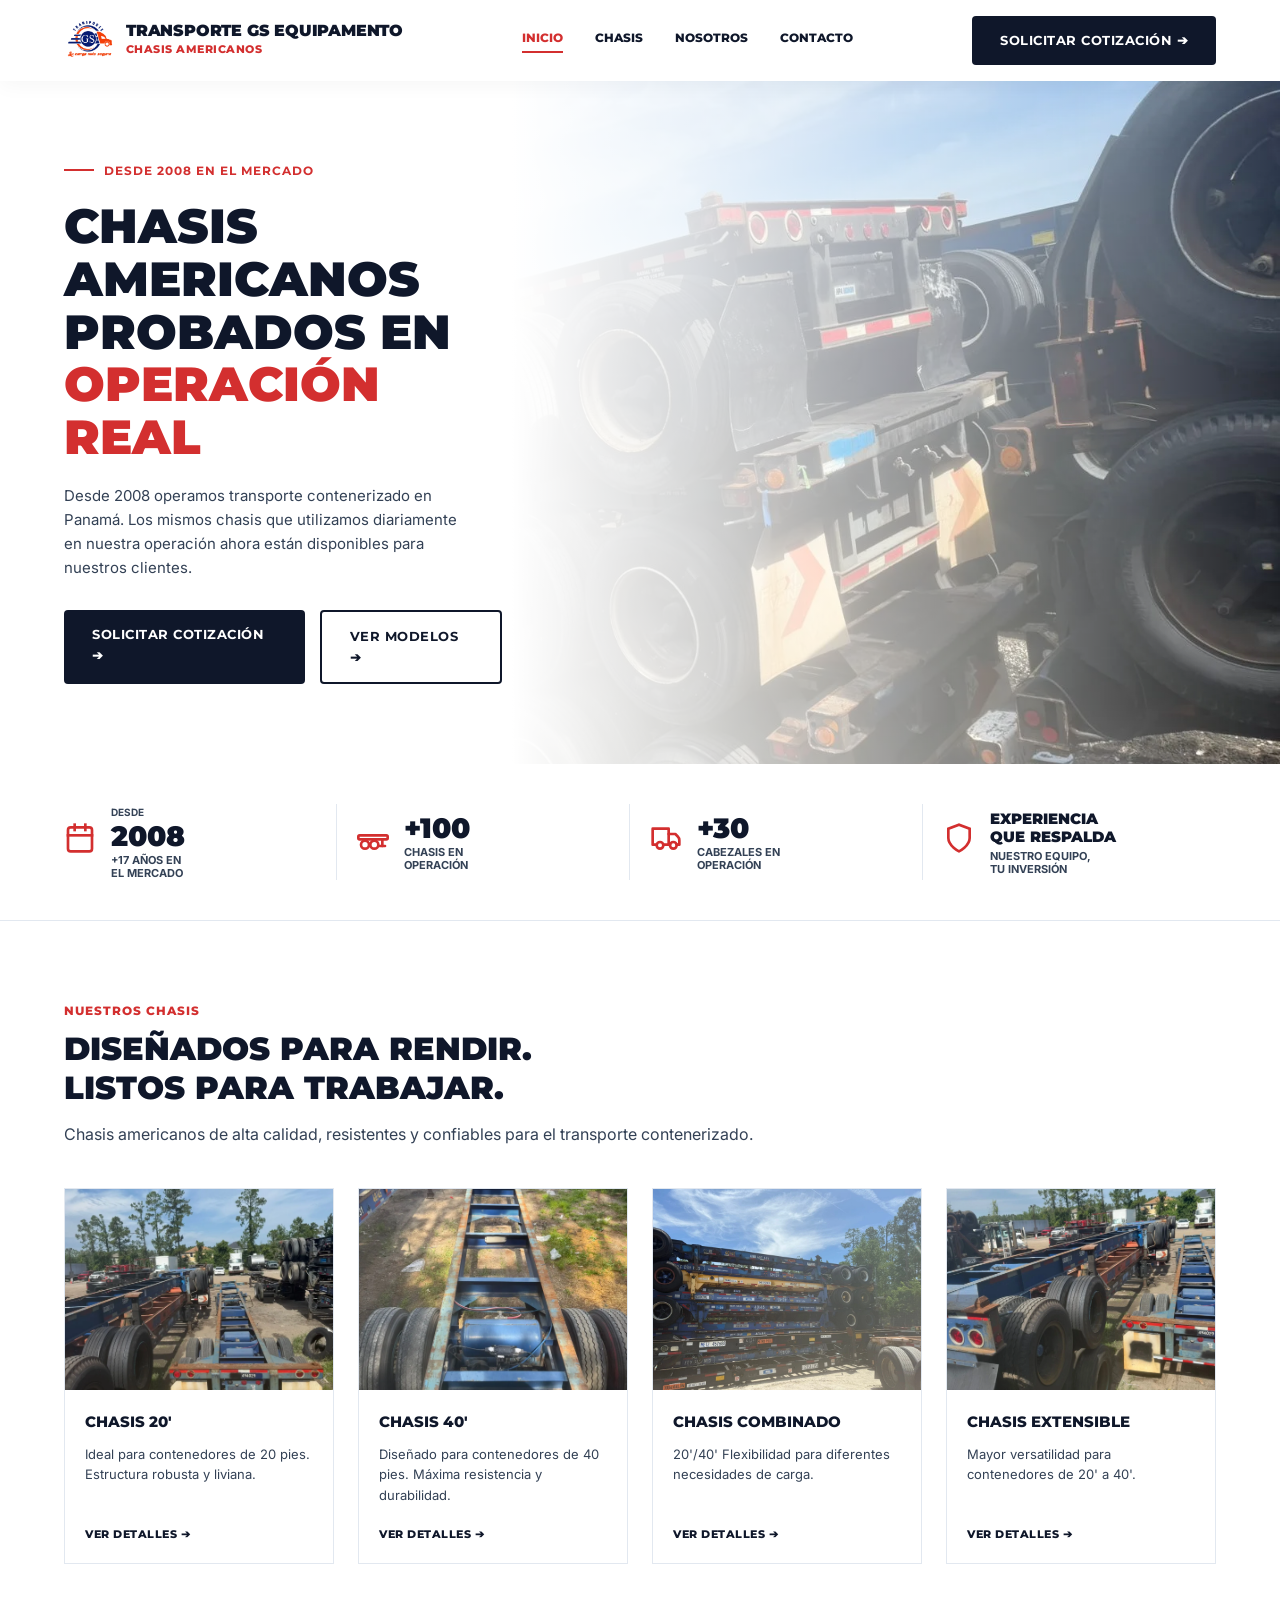
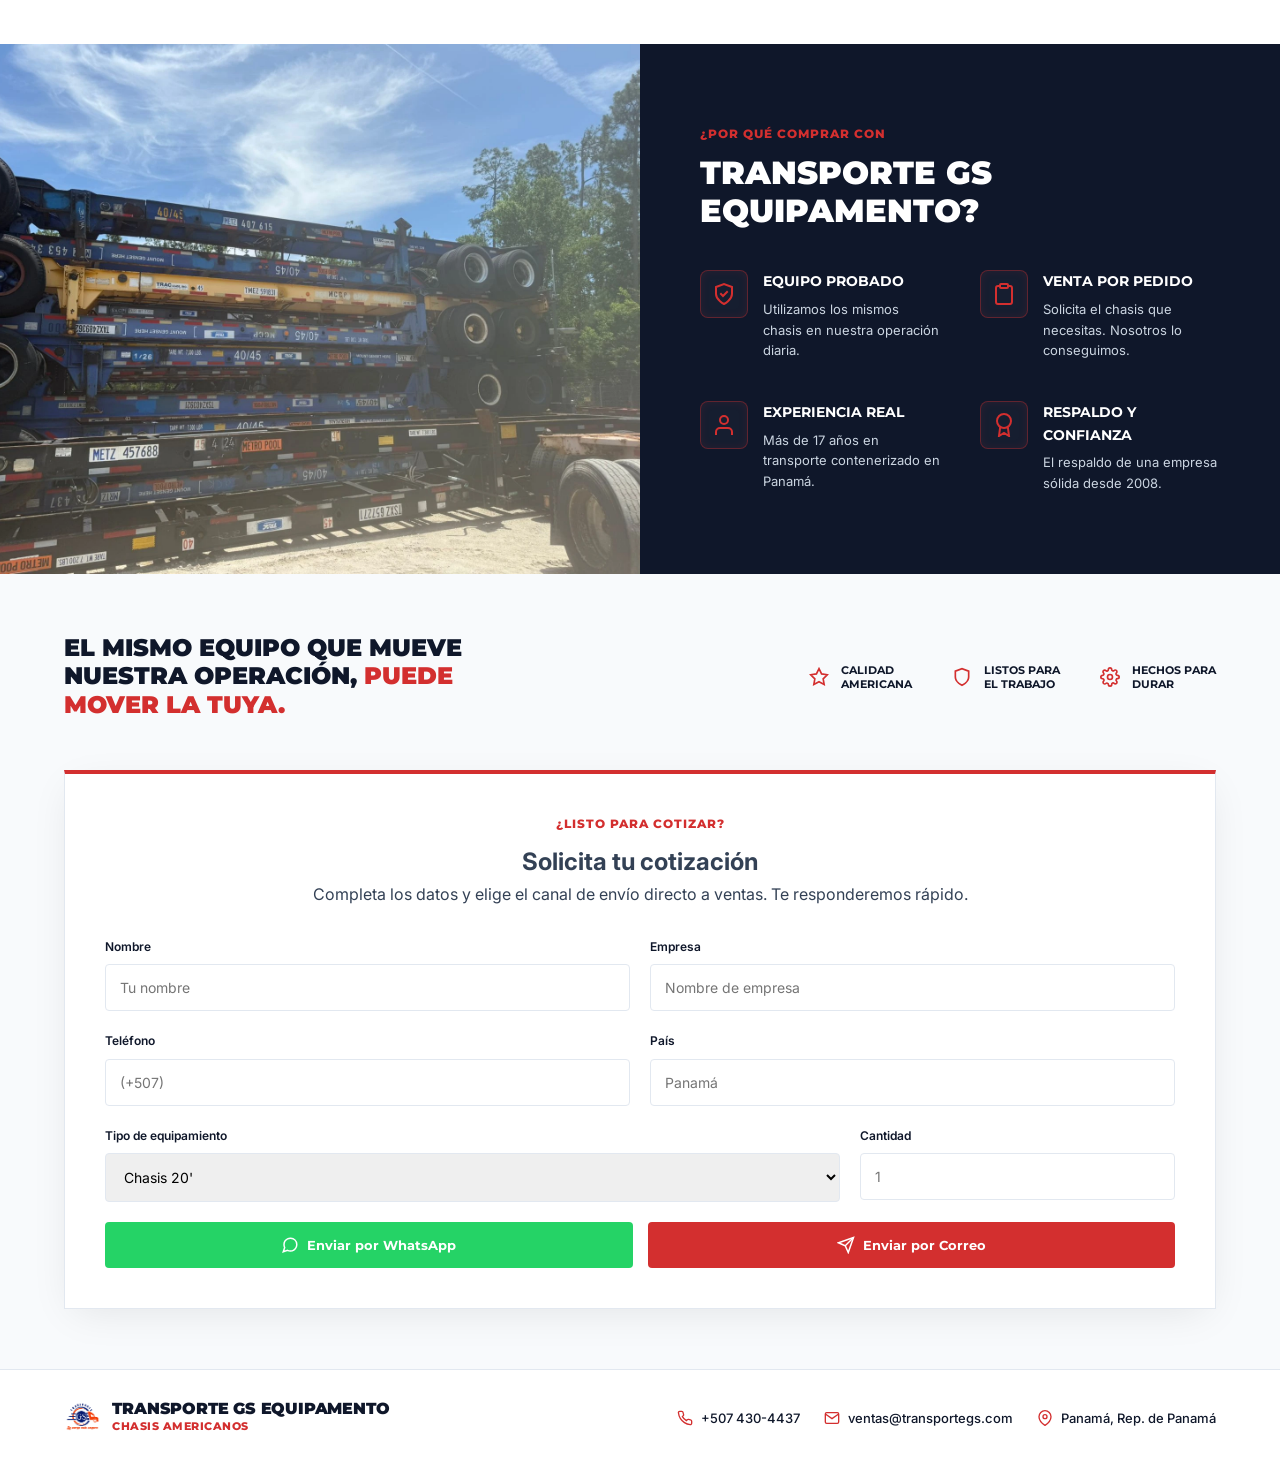
==== commit db31ec63: "mejora" ====
--- a/index.html
+++ b/index.html
@@ -3,7 +3,7 @@
   <head>
     <meta charset="UTF-8" />
     <meta name="viewport" content="width=device-width, initial-scale=1.0" />
-    <title>GS Equipment | Chasis Americanos</title>
+    <title>GS Equipamento | Chasis Americanos</title>
     <!-- Fuentes: Montserrat y Inter -->
     <link rel="preconnect" href="https://fonts.googleapis.com" />
     <link rel="preconnect" href="https://fonts.gstatic.com" crossorigin />
@@ -12,7 +12,7 @@
       rel="stylesheet"
     />
     <link rel="icon" href="assets/img/favicon.ico" type="image/x-icon" />
-    <link rel="stylesheet" href="/assets/css/styles.css" />
+    <link rel="stylesheet" href="./assets/css/styles.css" />
   </head>
   <body>
     <!-- NAVEGACIÓN -->
@@ -21,7 +21,7 @@
         <a href="#" class="nav-logo">
           <img src="assets/img/logo-gs.png" alt="GS Transporte" />
           <div class="logo-text">
-            <strong>TRANSPORTE GS EQUIPMENT</strong>
+            <strong>TRANSPORTE GS EQUIPAMENTO</strong>
             <span>CHASIS AMERICANOS</span>
           </div>
         </a>
@@ -102,7 +102,7 @@
           <div class="stat-info">
             <span class="stat-label">DESDE</span>
             <strong class="stat-value">2008</strong>
-            <span class="stat-desc">17+ AÑOS EN<br />EL MERCADO</span>
+            <span class="stat-desc">+17 AÑOS EN<br />EL MERCADO</span>
           </div>
         </div>
         <div class="stat-box">
@@ -125,7 +125,7 @@
             </svg>
           </div>
           <div class="stat-info">
-            <strong class="stat-value">100+</strong>
+            <strong class="stat-value">+100</strong>
             <span class="stat-desc">CHASIS EN<br />OPERACIÓN</span>
           </div>
         </div>
@@ -149,7 +149,7 @@
             </svg>
           </div>
           <div class="stat-info">
-            <strong class="stat-value">30+</strong>
+            <strong class="stat-value">+30</strong>
             <span class="stat-desc">CABEZALES EN<br />OPERACIÓN</span>
           </div>
         </div>
@@ -250,7 +250,7 @@
         </div>
         <div class="dark-content">
           <span class="subtitle-red">¿POR QUÉ COMPRAR CON</span>
-          <h2 class="section-title text-white">TRANSPORTE GS EQUIPMENT?</h2>
+          <h2 class="section-title text-white">TRANSPORTE GS EQUIPAMENTO?</h2>
 
           <div class="features-grid">
             <div class="feature-item">
@@ -510,9 +510,9 @@
     <footer id="contacto" class="mockup-footer">
       <div class="container footer-flex">
         <div class="footer-logo">
-          <img src="assets/img/logo-gs.png" alt="GS Equipment" />
+          <img src="assets/img/logo-gs.png" alt="GS Equipamento" />
           <div class="logo-text">
-            <strong>TRANSPORTE GS EQUIPMENT</strong>
+            <strong>TRANSPORTE GS EQUIPAMENTO</strong>
             <span>CHASIS AMERICANOS</span>
           </div>
         </div>
@@ -567,5 +567,9 @@
     </footer>
 
     <script src="assets/js/main.js"></script>
+    <div id="image-modal" class="modal-hidden">
+      <span class="modal-close">&times;</span>
+      <img class="modal-content" id="modal-img" alt="Imagen expandida" />
+    </div>
   </body>
 </html>
--- a/assets/css/styles.css
+++ b/assets/css/styles.css
@@ -1,865 +1,848 @@
+/* =========================================
+   GS EQUIPAMENTO - LANDING PAGE STYLES
+   ========================================= */
+
 :root {
-    --brand-blue: #0e2b66;
-    --brand-blue-2: #183c8f;
-    --brand-orange: #ff5a1f;
-    --brand-orange-2: #ff7a3f;
-    --text: #0f172a;
-    --muted: #475569;
-    --bg: #ffffff;
-    --bg-2: #f8fafc;
-    --ring: 0 0 0 3px color-mix(in oklab, var(--brand-orange) 25%, transparent);
-    --shadow-lg: 0 10px 25px -10px rgba(2, 8, 23, .25);
-    --radius: 18px;
+  --color-dark: #0f172a;
+  --color-dark-2: #1e293b;
+  --color-red: #d32f2f;
+  --color-red-hover: #b91c1c;
+  --color-gray-light: #f8fafc;
+  --color-gray-border: #e2e8f0;
+  --color-text: #334155;
+  --color-text-dark: #0f172a;
+  --color-wa: #25d366;
+  --font-heading: "Montserrat", sans-serif;
+  --font-body: "Inter", sans-serif;
 }
 
 * {
-    box-sizing: border-box
-}
-
-html,
+  box-sizing: border-box;
+  margin: 0;
+  padding: 0;
+}
+html {
+  scroll-behavior: smooth;
+}
 body {
-    margin: 0
-}
-
-body {
-    font-family: Inter, system-ui, Segoe UI, Roboto, Arial, sans-serif;
-    color: var(--text);
-    background: var(--bg)
-}
-
+  font-family: var(--font-body);
+  color: var(--color-text);
+  background-color: #fff;
+  line-height: 1.6;
+}
 a {
-    color: inherit;
-    text-decoration: none
-}
-
+  text-decoration: none;
+  color: inherit;
+}
 img {
-    max-width: 100%;
-    height: auto;
-    display: block
-}
-
+  max-width: 100%;
+  height: auto;
+  display: block;
+}
 .container {
-    width: min(1120px, 92vw);
-    margin-inline: auto
-}
-
-/* Header */
-.nav {
-    position: sticky;
-    top: 0;
-    z-index: 50;
-    backdrop-filter: saturate(1.4) blur(8px);
-    background: color-mix(in oklab, var(--bg) 80%, transparent);
-    border-bottom: 1px solid color-mix(in oklab, var(--muted) 12%, transparent)
-}
-
-.nav .inner {
+  width: 90%;
+  max-width: 1200px;
+  margin: 0 auto;
+}
+.text-red {
+  color: var(--color-red) !important;
+}
+.text-white {
+  color: #fff !important;
+}
+
+/* Botones */
+.btn-dark {
+  background: var(--color-dark);
+  color: #fff;
+  padding: 14px 28px;
+  border-radius: 4px;
+  font-family: var(--font-heading);
+  font-weight: 700;
+  font-size: 13px;
+  letter-spacing: 0.5px;
+  transition: 0.3s;
+  display: inline-block;
+  border: none;
+  cursor: pointer;
+}
+.btn-dark:hover {
+  background: var(--color-red);
+}
+.btn-outline {
+  background: transparent;
+  color: var(--color-dark);
+  padding: 14px 28px;
+  border-radius: 4px;
+  font-family: var(--font-heading);
+  font-weight: 700;
+  font-size: 13px;
+  letter-spacing: 0.5px;
+  border: 2px solid var(--color-dark);
+  transition: 0.3s;
+  display: inline-block;
+}
+.btn-outline:hover {
+  background: var(--color-dark);
+  color: #fff;
+}
+.btn-red {
+  display: flex;
+  align-items: center;
+  justify-content: center;
+  gap: 8px;
+  background: var(--color-red);
+  color: #fff;
+  padding: 14px 24px;
+  border-radius: 4px;
+  font-family: var(--font-heading);
+  font-weight: 700;
+  border: none;
+  cursor: pointer;
+  transition: 0.3s;
+  width: 100%;
+}
+.btn-red:hover {
+  background: var(--color-red-hover);
+}
+.btn-wa {
+  display: flex;
+  align-items: center;
+  justify-content: center;
+  gap: 8px;
+  background: var(--color-wa);
+  color: #fff;
+  padding: 14px 24px;
+  border-radius: 4px;
+  font-family: var(--font-heading);
+  font-weight: 700;
+  border: none;
+  cursor: pointer;
+  transition: 0.3s;
+  width: 100%;
+}
+
+/* =========================================
+   NUEVO NAVBAR SUPERIOR (ESTILO MOCKUP PRO)
+   ========================================= */
+.navbar {
+  background: #fff;
+  padding: 16px 0;
+  position: sticky;
+  top: 0;
+  z-index: 1000;
+  box-shadow: 0 4px 20px rgba(0, 0, 0, 0.04);
+  border-bottom: none;
+}
+.nav-container {
+  display: flex;
+  justify-content: space-between;
+  align-items: center;
+}
+
+/* Logo */
+.nav-logo {
+  display: flex;
+  align-items: center;
+  gap: 12px;
+}
+.nav-logo img {
+  height: 48px;
+}
+.logo-text {
+  display: flex;
+  flex-direction: column;
+  justify-content: center;
+}
+.logo-text strong {
+  font-family: var(--font-heading);
+  font-weight: 900;
+  font-size: 16px;
+  color: var(--color-dark);
+  line-height: 1.1;
+  letter-spacing: -0.2px;
+}
+.logo-text span {
+  font-family: var(--font-heading);
+  font-size: 10.5px;
+  color: var(--color-red);
+  font-weight: 800;
+  letter-spacing: 0.5px;
+  margin-top: 2px;
+}
+
+/* Menu de Enlaces */
+.nav-menu {
+  display: flex;
+  gap: 32px;
+  align-items: center;
+}
+.nav-menu a {
+  font-family: var(--font-heading);
+  font-size: 12px;
+  font-weight: 800;
+  color: var(--color-dark);
+  position: relative;
+  padding-bottom: 6px;
+  transition: color 0.3s ease;
+  text-transform: uppercase;
+}
+.nav-menu a:hover,
+.nav-menu a.active {
+  color: var(--color-red);
+}
+/* Efecto de línea roja inferior despegada */
+.nav-menu a::after {
+  content: "";
+  position: absolute;
+  bottom: 0;
+  left: 0;
+  width: 0%;
+  height: 2px;
+  background-color: var(--color-red);
+  transition: width 0.3s ease;
+}
+.nav-menu a:hover::after,
+.nav-menu a.active::after {
+  width: 100%;
+}
+
+.nav-actions {
+  display: flex;
+  align-items: center;
+  gap: 15px;
+}
+.menu-toggle {
+  display: none;
+  background: none;
+  border: none;
+  color: var(--color-dark);
+  cursor: pointer;
+  padding: 0;
+}
+
+/* Hero Section */
+.hero-section {
+  padding: 80px 0;
+  background-color: var(--color-gray-light);
+}
+.hero-faded {
+  position: relative;
+  background-image: url("../img/pesado/gal-1.webp");
+  background-size: cover;
+  background-position: right center;
+  background-repeat: no-repeat;
+  min-height: 550px;
+  display: flex;
+  align-items: center;
+}
+.hero-faded::before {
+  content: "";
+  position: absolute;
+  top: 0;
+  left: 0;
+  width: 100%;
+  height: 100%;
+  background: linear-gradient(
+    to right,
+    rgba(255, 255, 255, 1) 40%,
+    rgba(255, 255, 255, 0.8) 55%,
+    rgba(255, 255, 255, 0) 100%
+  );
+  z-index: 1;
+}
+
+/* LA CORRECCIÓN ESTÁ AQUÍ: Se eliminó el width: 100% para que no rompa los bordes */
+.hero-faded .hero-grid {
+  position: relative;
+  z-index: 2;
+  grid-template-columns: 0.65fr 1fr;
+}
+
+.hero-grid {
+  display: grid;
+  grid-template-columns: 1fr 1fr;
+  gap: 40px;
+  align-items: center;
+}
+.badge-red {
+  display: flex;
+  align-items: center;
+  gap: 10px;
+  font-family: var(--font-heading);
+  font-weight: 700;
+  color: var(--color-red);
+  font-size: 12px;
+  letter-spacing: 1px;
+  margin-bottom: 20px;
+}
+.badge-red .line {
+  width: 30px;
+  height: 2px;
+  background: var(--color-red);
+  display: block;
+}
+.hero-title {
+  font-family: var(--font-heading);
+  font-weight: 900;
+  font-size: clamp(32px, 4vw, 48px);
+  color: var(--color-dark);
+  line-height: 1.1;
+  margin-bottom: 20px;
+}
+.hero-text {
+  font-size: 15px;
+  margin-bottom: 30px;
+  max-width: 90%;
+  color: var(--color-text);
+}
+.hero-buttons {
+  display: flex;
+  gap: 15px;
+}
+.hero-image img {
+  width: 100%;
+  border-radius: 8px;
+  box-shadow: 0 20px 40px -10px rgba(0, 0, 0, 0.15);
+}
+
+/* Stats Bar - SVGs Premium */
+.stats-bar {
+  border-bottom: 1px solid var(--color-gray-border);
+  padding: 40px 0;
+}
+.stats-grid {
+  display: grid;
+  grid-template-columns: repeat(4, 1fr);
+  gap: 20px;
+}
+.stat-box {
+  display: flex;
+  align-items: center;
+  gap: 15px;
+  border-right: 1px solid var(--color-gray-border);
+  padding-right: 20px;
+}
+.stat-box.no-border {
+  border-right: none;
+}
+.stat-icon svg {
+  color: var(--color-red);
+}
+.stat-info {
+  display: flex;
+  flex-direction: column;
+}
+.stat-label {
+  font-size: 10px;
+  font-weight: 700;
+  color: var(--color-text);
+}
+.stat-value {
+  font-family: var(--font-heading);
+  font-weight: 900;
+  font-size: 28px;
+  color: var(--color-dark);
+  line-height: 1;
+  margin: 2px 0;
+}
+.stat-value.text-medium {
+  font-size: 15px;
+  line-height: 1.2;
+  margin-bottom: 2px;
+}
+.stat-desc {
+  font-size: 11px;
+  font-weight: 700;
+  color: var(--color-text);
+  line-height: 1.2;
+  margin-top: 2px;
+}
+
+/* Catálogo de Chasis */
+.chasis-section {
+  padding: 80px 0;
+}
+.subtitle-red {
+  font-family: var(--font-heading);
+  font-size: 12px;
+  font-weight: 800;
+  color: var(--color-red);
+  letter-spacing: 1px;
+  display: block;
+  margin-bottom: 10px;
+}
+.section-title {
+  font-family: var(--font-heading);
+  font-weight: 900;
+  font-size: 32px;
+  color: var(--color-dark);
+  line-height: 1.2;
+  margin-bottom: 15px;
+  text-transform: uppercase;
+}
+.section-desc {
+  font-size: 16px;
+  margin-bottom: 40px;
+}
+.products-grid {
+  display: grid;
+  grid-template-columns: repeat(4, 1fr);
+  gap: 24px;
+}
+.product-card {
+  border: 1px solid var(--color-gray-border);
+  background: #fff;
+  display: flex;
+  flex-direction: column;
+  transition: 0.3s;
+}
+.product-card:hover {
+  box-shadow: 0 10px 30px -10px rgba(0, 0, 0, 0.1);
+  transform: translateY(-5px);
+}
+.product-img {
+  aspect-ratio: 4/3;
+  overflow: hidden;
+  background: #f8fafc;
+}
+.product-img img {
+  width: 100%;
+  height: 100%;
+  object-fit: cover;
+  transition: transform 0.5s;
+}
+.product-card:hover .product-img img {
+  transform: scale(1.05);
+}
+.product-content {
+  padding: 20px;
+  display: flex;
+  flex-direction: column;
+  flex-grow: 1;
+}
+.product-content h3 {
+  font-family: var(--font-heading);
+  font-weight: 800;
+  font-size: 15px;
+  color: var(--color-dark);
+  margin-bottom: 10px;
+}
+.product-content p {
+  font-size: 13px;
+  margin-bottom: 20px;
+  flex-grow: 1;
+}
+.link-arrow {
+  font-family: var(--font-heading);
+  font-size: 11px;
+  font-weight: 800;
+  color: var(--color-dark);
+  letter-spacing: 0.5px;
+}
+.link-arrow:hover {
+  color: var(--color-red);
+}
+
+/* Dark Section - Efecto Batman */
+.dark-section {
+  background: var(--color-dark);
+  color: #fff;
+}
+.dark-grid {
+  display: grid;
+  grid-template-columns: 1fr 1fr;
+}
+.dark-image img {
+  width: 100%;
+  height: 100%;
+  object-fit: cover;
+  min-height: 100%;
+}
+.dark-content {
+  padding: 80px 60px;
+}
+.features-grid {
+  display: grid;
+  grid-template-columns: 1fr 1fr;
+  gap: 40px;
+  margin-top: 40px;
+}
+.feature-item {
+  display: flex;
+  gap: 15px;
+}
+.feature-icon {
+  width: 48px;
+  height: 48px;
+  border-radius: 8px;
+  display: flex;
+  align-items: center;
+  justify-content: center;
+  flex-shrink: 0;
+  background: rgba(255, 255, 255, 0.03);
+  border: 1px solid rgba(211, 47, 47, 0.4);
+  box-shadow: inset 0 0 10px rgba(211, 47, 47, 0.1);
+}
+.feature-icon svg {
+  color: var(--color-red);
+}
+.feature-text h4 {
+  font-family: var(--font-heading);
+  font-size: 14px;
+  margin-bottom: 6px;
+  font-weight: 700;
+  color: #fff;
+}
+.feature-text p {
+  font-size: 13px;
+  color: #cbd5e1;
+}
+
+/* Banner Inferior */
+.bottom-cta-section {
+  padding: 60px 0;
+  background: var(--color-gray-light);
+  border-bottom: 1px solid var(--color-gray-border);
+}
+.banner-flex {
+  display: flex;
+  justify-content: space-between;
+  align-items: center;
+}
+.banner-title h2 {
+  font-family: var(--font-heading);
+  font-weight: 900;
+  font-size: 24px;
+  color: var(--color-dark);
+  line-height: 1.2;
+}
+.banner-icons {
+  display: flex;
+  gap: 40px;
+}
+.b-icon {
+  display: flex;
+  align-items: center;
+  gap: 12px;
+  font-family: var(--font-heading);
+  font-weight: 700;
+  font-size: 11px;
+  color: var(--color-dark);
+  line-height: 1.3;
+}
+.b-icon svg {
+  color: var(--color-red);
+}
+
+/* Formulario */
+.form-card {
+  background: #fff;
+  border: 1px solid var(--color-gray-border);
+  border-top: 4px solid var(--color-red);
+  padding: 40px;
+  box-shadow: 0 10px 40px -10px rgba(0, 0, 0, 0.1);
+}
+.form-header {
+  text-align: center;
+  margin-bottom: 30px;
+}
+.form-grid {
+  display: grid;
+  grid-template-columns: 1fr 1fr;
+  gap: 20px;
+  margin-bottom: 20px;
+}
+.layout-2-1 {
+  grid-template-columns: 1.4fr 0.6fr;
+}
+.input-group {
+  display: flex;
+  flex-direction: column;
+  gap: 8px;
+}
+.input-group label {
+  font-size: 12px;
+  font-weight: 600;
+  color: var(--color-text-dark);
+}
+.input-group input,
+.input-group select {
+  padding: 14px;
+  border: 1px solid var(--color-gray-border);
+  border-radius: 4px;
+  font-family: var(--font-body);
+  font-size: 14px;
+  outline: none;
+  transition: border 0.3s;
+}
+.input-group input:focus,
+.input-group select:focus {
+  border-color: var(--color-red);
+}
+.form-buttons {
+  display: grid;
+  grid-template-columns: 1fr 1fr;
+  gap: 15px;
+  margin-top: 10px;
+}
+
+/* Footer con SVG */
+.mockup-footer {
+  padding: 30px 0;
+  background: #fff;
+}
+.footer-flex {
+  display: flex;
+  justify-content: space-between;
+  align-items: center;
+}
+.footer-logo {
+  display: flex;
+  align-items: center;
+  gap: 12px;
+}
+.footer-logo img {
+  height: 35px;
+}
+.footer-contact {
+  display: flex;
+  gap: 24px;
+  font-size: 13px;
+  font-weight: 500;
+  color: var(--color-text-dark);
+}
+.footer-contact span {
+  display: flex;
+  align-items: center;
+  gap: 8px;
+}
+.footer-contact svg {
+  color: var(--color-red);
+}
+
+/* Animaciones Reveal */
+.reveal {
+  opacity: 0;
+  transform: translateY(30px);
+  transition: all 0.8s ease;
+}
+.reveal.show {
+  opacity: 1;
+  transform: translateY(0);
+}
+
+/* =========================================
+   LIGHTBOX / VISOR DE IMÁGENES (CLICK)
+   ========================================= */
+#image-modal {
+  display: flex;
+  position: fixed;
+  z-index: 9999; /* Por encima de todo */
+  left: 0;
+  top: 0;
+  width: 100%;
+  height: 100%;
+  background-color: rgba(11, 17, 32, 0.9); /* Fondo oscuro transparente */
+  backdrop-filter: blur(5px); /* Desenfoque elegante */
+  justify-content: center;
+  align-items: center;
+  opacity: 1;
+  transition: opacity 0.3s ease;
+}
+
+#image-modal.modal-hidden {
+  display: none;
+  opacity: 0;
+}
+
+/* La imagen expandida */
+.modal-content {
+  max-width: 90%;
+  max-height: 85vh;
+  border-radius: 8px;
+  box-shadow: 0 10px 40px rgba(0, 0, 0, 0.6);
+  transform: scale(0.95);
+  transition: transform 0.3s ease;
+  object-fit: contain;
+}
+
+#image-modal:not(.modal-hidden) .modal-content {
+  transform: scale(1);
+}
+
+/* El botón de la X para cerrar */
+.modal-close {
+  position: absolute;
+  top: 20px;
+  right: 30px;
+  color: white;
+  font-size: 45px;
+  font-weight: bold;
+  cursor: pointer;
+  transition: color 0.3s ease;
+}
+
+.modal-close:hover {
+  color: var(--color-red);
+}
+
+/* Agrega el cursor de "Lupa" a las fotos del catálogo */
+.product-img img {
+  cursor: zoom-in;
+}
+
+/* =========================================
+   RESPONSIVE MÓVIL Y TABLET
+   ========================================= */
+@media (max-width: 992px) {
+  .hero-grid,
+  .dark-grid,
+  .banner-flex {
+    grid-template-columns: 1fr;
+    gap: 30px;
+  }
+  .stats-grid,
+  .products-grid,
+  .features-grid,
+  .form-grid,
+  .form-buttons {
+    grid-template-columns: 1fr;
+  }
+  .stat-box {
+    border-right: none;
+    border-bottom: 1px solid var(--color-gray-border);
+    padding-bottom: 20px;
+  }
+
+  /* Ajustes Navbar Móvil para evitar colisiones */
+  .nav-logo img {
+    height: 38px;
+  }
+  .logo-text strong {
+    font-size: 13px;
+  }
+  .logo-text span {
+    font-size: 9px;
+  }
+
+  .nav-menu {
+    display: none;
+    position: absolute;
+    top: 100%;
+    left: 0;
+    width: 100%;
+    background: #fff;
+    flex-direction: column;
+    padding: 20px;
+    box-shadow: 0 10px 20px rgba(0, 0, 0, 0.1);
+  }
+  .nav-menu.active {
     display: flex;
-    align-items: center;
-    justify-content: space-between;
-    padding: 12px 0
-}
-
-.brand {
-    display: flex;
-    gap: 12px;
-    align-items: center
-}
-
-.brand h1 {
-    font: 800 18px/1.1 Montserrat, sans-serif;
-    letter-spacing: .5px
-}
-
-.nav-links {
+    align-items: flex-start; /* Evita que la linea roja cruce toda la pantalla */
+  }
+  .menu-toggle {
+    display: block;
+  }
+  .nav-actions .btn-dark {
     display: none;
-    gap: clamp(10px, 1.2vw, 16px);
-    align-items: center;
-}
-
-.nav-links a {
-    font-weight: 600;
-    opacity: .9;
-    font-size: clamp(13px, 1vw, 15px);
-    white-space: nowrap;
-    letter-spacing: -0.2px;
-}
-
-.nav-cta {
-    display: none
-}
-
-.btn {
-    display: inline-flex;
-    align-items: center;
+  }
+  .dark-content {
+    padding: 40px 20px;
+  }
+  .banner-icons {
+    flex-direction: column;
+    align-items: flex-start;
+    gap: 20px;
+  }
+  .footer-flex {
+    flex-direction: column;
+    gap: 20px;
+    text-align: center;
+  }
+  .footer-contact {
+    flex-direction: column;
     gap: 10px;
-    padding: 12px 18px;
-    border-radius: 999px;
-    font-weight: 700;
-    cursor: pointer;
-    border: none;
-    text-decoration: none;
-    font-family: inherit;
-    background: none;
-}
-
-.btn-primary {
-    background: linear-gradient(180deg, var(--brand-orange), var(--brand-orange-2));
-    color: white;
-    box-shadow: 0 8px 20px -8px color-mix(in oklab, var(--brand-orange) 60%, transparent)
-}
-
-.btn-outline {
-    border: 1px solid color-mix(in oklab, var(--muted) 24%, transparent)
-}
-
-.hamb {
-    border: 0;
-    background: transparent;
-    padding: 8px;
-    cursor: pointer
-}
-
-.hamb span {
-    display: block;
-    width: 24px;
-    height: 2px;
-    background: currentColor;
-    margin: 5px 0;
-    border-radius: 2px
-}
-
-.brand-logo-img {
-    height: 60px;
-    width: auto;
-    display: block;
-}
-
-/* Menú móvil tipo drop-down bajo el header */
-.nav {
-    position: sticky;
-    top: 0;
-    z-index: 50;
-}
-
-/* contenedor que cuelga del header */
-.nav-drop {
-    position: absolute;
-    left: 0;
-    right: 0;
-    top: 100%;
-    background: var(--bg);
-    border-bottom: 1px solid color-mix(in oklab, var(--muted) 12%, transparent);
-    box-shadow: 0 14px 30px -18px rgba(2, 8, 23, .25);
-    overflow: hidden;
-    max-height: 0;
-    opacity: 0;
-    pointer-events: none;
-    transition: max-height .32s ease, opacity .22s ease;
-}
-
-/* contenido */
-.nav-drop nav {
-    display: grid;
-    gap: 12px;
-    padding: 18px 0 22px;
-}
-
-.nav-drop a {
-    display: block;
-    padding: 12px 10px;
-    border-radius: 10px;
-    font-weight: 600;
-}
-
-/* abierto */
-.nav-drop.open {
-    max-height: 70vh;
-    opacity: 1;
-    pointer-events: auto;
-}
-
-/* Hamburguesa: solo móvil */
-.hamb {
-    display: inline-block;
-    line-height: 0;
-}
-
-
-/* bloquear scroll del fondo (y ocultar FAB por estética) */
-html.menu-open,
-body.menu-open {
-    overflow: hidden;
-}
-
-
-.eyebrow {
-    color: var(--brand-orange);
-    font-weight: 700;
-}
-
-.h1 {
-    font: 800 clamp(28px, 5vw, 54px)/1.05 Montserrat, sans-serif;
-    margin: 8px 0 10px;
-    letter-spacing: .2px
-}
-
-.lead {
-    color: var(--muted);
-    font-size: clamp(16px, 2.8vw, 18px)
-}
-
-.hero-cta {
-    display: flex;
-    gap: 12px;
-    flex-wrap: wrap;
-    margin-top: 18px
-}
-
-.stats {
-    margin-top: 28px;
-    display: grid;
-    grid-template-columns: repeat(3, 1fr);
-    gap: 14px
-}
-
-.stat {
-    background: var(--bg);
-    border: 1px solid color-mix(in oklab, var(--muted) 16%, transparent);
-    border-radius: 16px;
-    padding: 14px;
+  }
+
+  /* --- CORRECCIONES HERO MÓVIL (SOBREESCRITURA) --- */
+
+  .hero-section {
+    padding: 0;
+  }
+
+  /* 1. Ajuste de la imagen para que se vea en la parte inferior de la pantalla */
+  .hero-faded {
+    background-position: center bottom;
+    background-size: 140%;
+    background-repeat: no-repeat;
+    min-height: 80vh;
+    align-items: flex-start;
+    padding-top: 40px;
+  }
+
+  /* 2. Cambiamos el degradado: ahora va de Arriba (Blanco) hacia Abajo (Transparente) */
+  .hero-faded::before {
+    background: linear-gradient(
+      to bottom,
+      rgba(255, 255, 255, 1) 40%,
+      rgba(255, 255, 255, 0.9) 65%,
+      rgba(255, 255, 255, 0) 100%
+    );
+  }
+
+  /* 3. Centramos la cuadrícula y nos aseguramos de que herede su margen */
+  .hero-faded .hero-grid {
+    grid-template-columns: 1fr;
+    gap: 20px;
+  }
+
+  /* 4. Apilamos los botones para que no se aplasten */
+  .hero-buttons {
+    flex-direction: column;
+    width: 100%;
+    margin-top: 20px;
+  }
+
+  .hero-buttons a {
+    width: 100%;
     text-align: center;
-    box-shadow: 0 6px 16px rgba(14, 43, 102, 0.15);
-}
-
-.stat strong {
-    display: block;
-    font: 800 20px/1.1 Montserrat
-}
-
-/* Sections */
-section {
-    padding: 16px 0
-}
-
-.section-title {
-    font: 800 clamp(22px, 4.5vw, 36px)/1.15 Montserrat;
-    margin: 0 0 14px
-}
-
-.section-lead {
-    margin: 0 0 28px;
-    color: var(--muted)
-}
-
-.card {
-    background: var(--bg);
-    border: 1px solid color-mix(in oklab, var(--muted) 16%, transparent);
-    border-radius: 18px;
-    padding: 18px;
-    box-shadow: var(--shadow-lg)
-}
-
-.card-title {
-    margin: 0 0 8px;
-    font: 800 20px/1.2 Montserrat
-}
-
-.grid {
-    display: grid;
-    gap: 18px
-}
-
-.grid.cols-2 {
-    grid-template-columns: 1fr
-}
-
-/* Fleet carousel */
-.carousel {
-    position: relative;
-}
-
-.carousel-track {
-    display: flex;
-    gap: 14px;
-    overflow-x: auto;
-    -webkit-overflow-scrolling: touch;
-    scroll-behavior: smooth;
-    scroll-snap-type: none;
-    transition: scroll-snap-type 0.2s ease;
-    scrollbar-width: none;
-    -ms-overflow-style: none;
-}
-
-.carousel-track::-webkit-scrollbar {
-    width: 0;
-    height: 0;
-}
-
-.carousel-track.snap {
-    scroll-snap-type: x mandatory;
-    /* ACTIVADO en interacción */
-}
-
-.slide {
-    min-width: 76%;
-    scroll-snap-align: start;
-    border-radius: 16px;
-    overflow: hidden;
-    border: 1px solid color-mix(in oklab, var(--muted) 16%, transparent);
-    box-shadow: var(--shadow-lg);
-    background: var(--bg);
-}
-
-/* Feature list */
-.features {
-    display: grid;
-    gap: 14px
-}
-
-.feature {
-    display: flex;
-    gap: 12px;
-    align-items: flex-start;
-    padding: 14px;
-    border: 1px solid color-mix(in oklab, var(--muted) 14%, transparent);
-    border-radius: 14px;
-    background: var(--bg)
-}
-
-.icon {
-    width: 36px;
-    height: 36px;
-    border-radius: 10px;
-    display: grid;
-    place-items: center;
-    background: linear-gradient(180deg, var(--brand-blue), var(--brand-blue-2));
-    color: white;
-    font-weight: 900;
-    box-shadow: var(--shadow-lg)
-}
-
-/* Mission / Vision / Values */
-.mv-grid {
-    display: grid;
-    gap: 18px
-}
-
-/* Contact */
-.contact {
-    background: linear-gradient(180deg, color-mix(in oklab, var(--brand-blue) 10%, transparent), transparent), var(--bg-2)
-}
-
-form {
-    display: grid;
-    gap: 12px
-}
-
-input,
-textarea,
-select {
-    width: 100%;
-    padding: 12px 14px;
-    border-radius: 12px;
-    border: 1px solid color-mix(in oklab, var(--muted) 20%, transparent);
-    background: var(--bg);
-    color: inherit
-}
-
-input:focus,
-textarea:focus,
-select:focus {
-    outline: none;
-    box-shadow: var(--ring);
-    border-color: var(--brand-orange)
-}
-
-/* Footer */
-footer {
-    background: var(--bg-2);
-    padding: 10px 0;
-    border-top: 1px solid color-mix(in oklab, var(--muted) 14%, transparent)
-}
-
-.foot {
-    display: grid;
-    gap: 18px
-}
-
-.foot-links {
-    margin-top: 10px;
-    display: grid;
-    gap: 8px
-}
-
-.foot-links.row {
-    display: flex;
-    gap: 10px
-}
-
-/* Reveal animations */
-.reveal {
-    opacity: 0;
-    transform: translateY(14px);
-    transition: opacity .5s ease, transform .6s ease
-}
-
-.reveal.show {
-    opacity: 1;
-    transform: none
-}
-
-/* Oculta el botón "Redes" del header si aún existe */
-.nav-cta .btn.btn-outline {
-    display: none !important;
-}
-
-.fab svg {
-    fill: currentColor;
-}
-
-/* Pila a la derecha, sobre el FAB de WhatsApp */
-.social-fabs {
-    position: fixed;
-    right: 15px;
-    bottom: 15px;
-    display: flex;
-    flex-direction: column;
-    gap: 12px;
-    z-index: 9500;
-}
-
-/* Colores de cada red (gradiente/coherencia con la UI) */
-.fab-tk {
-    background: linear-gradient(135deg, #25F4EE 0%, #FE2C55 100%);
-}
-
-.fab-ig {
-    background: radial-gradient(circle at 30% 30%, #ffdc80, #f77737 40%, #e1306c 70%, #c13584 90%);
-}
-
-.fab-fb {
-    background: linear-gradient(180deg, #1877F2, #0d5bd3);
-}
-
-/* Cuando el menú móvil se abra, ocultamos los FABs por estética */
-.menu-open .social-fabs,
-.menu-open .wa-fab {
-    display: none;
-}
-
-/* FAB base (ya lo usas para IG/FB/LN) */
-.fab {
-    width: 45px;
-    height: 45px;
-    border-radius: 999px;
-    display: grid;
-    place-items: center;
-    color: #fff;
-    box-shadow: 0 14px 30px -12px rgba(2, 8, 23, .35);
-    transition: transform .15s ease, box-shadow .15s ease;
-}
-
-.fab:hover {
-    transform: translateY(-2px);
-}
-
-.fab svg {
-    fill: currentColor;
-}
-
-/* WhatsApp: mismo tamaño/estilo + posición fija */
-.fab-wa {
-    right: 18px;
-    bottom: 18px;
-    z-index: 9400;
-    background: linear-gradient(180deg, #25D366, #128C7E);
-}
-
-
-/* Helpers */
-.muted {
-    color: var(--muted)
-}
-
-.chip {
-    display: inline-block;
-    background: color-mix(in oklab, var(--brand-blue) 8%, transparent);
-    color: var(--brand-blue);
-    padding: 6px 10px;
-    border-radius: 999px;
-    font-weight: 700
-}
-
-/* === HERO COMPACTA (reduce el espacio vacío superior) === */
-:root {
-    --nav-h: 72px;
-}
-
-/* aprox. alto del header */
-
-.hero {
-    /* antes: padding:80px 0 42px; */
-    padding: clamp(16px, 2vh, 28px) 0 clamp(40px, 6vh, 64px);
-    background:
-        radial-gradient(1200px 420px at 72% -40%,
-            /* sube la cúpula para no dejar banda blanca */
-            color-mix(in oklab, var(--brand-blue) 16%, transparent),
-            transparent 53%),
-        linear-gradient(180deg,
-            color-mix(in oklab, var(--bg) 50%, transparent) 0%,
-            transparent 80%);
-}
-
-.hero-img {
-    position: relative;
-    border-radius: var(--radius);
-    overflow: hidden;
-    box-shadow: var(--shadow-lg);
-}
-
-/* La imagen ocupa todo el bloque */
-.hero-img img {
-    width: 100%;
-    height: auto;
-    display: block;
-    transition: transform 0.6s ease;
-}
-
-/* Overlay sutil */
-.hero-img::after {
-    content: '';
-    position: absolute;
-    inset: 0;
-    background: linear-gradient(to bottom,
-            rgba(0, 0, 0, 0.02) 0%,
-            rgba(0, 0, 0, 0.15) 100%);
-    pointer-events: none;
-}
-
-.hero-img:hover img {
-    transform: scale(1.04);
-}
-
-
-/* opcional: si algún navegador colapsa márgenes, evita huecos extra */
-#inicio {
-    margin-top: 0;
-}
-
-/* Animación de latido */
-@keyframes pulse {
-    0% {
-        transform: scale(1);
-        box-shadow: 0 0 0 0 rgba(255, 90, 31, 0.6);
-    }
-
-    70% {
-        transform: scale(1.05);
-        box-shadow: 0 0 0 15px rgba(255, 90, 31, 0);
-    }
-
-    100% {
-        transform: scale(1);
-        box-shadow: 0 0 0 0 rgba(255, 90, 31, 0);
-    }
-}
-
-/* Clase para aplicar el latido */
-.btn-primary.pulse {
-    animation: pulse 1.8s infinite;
-}
-
-.clientes-carousel {
-    overflow: hidden;
-    position: relative;
-    padding: 10px 0;
-}
-
-.clientes-track {
-    display: inline-flex;
-    align-items: center;
-    width: max-content;
-    will-change: transform;
-    animation: scrollClientes var(--clientes-duration, 20s) linear infinite;
-}
-
-.clientes-track img {
-    height: 60px;
-    flex: 0 0 auto;
-    object-fit: contain;
-    margin-right: 40px;
-    transition: filter .3s;
-}
-
-.clientes-track img:hover {
-    filter: grayscale(0%);
-}
-
-.track-card {
-    display: grid;
-    gap: 18px;
-    align-items: center;
-    grid-template-columns: 1fr;
-    padding: 18px;
-    border: 1px solid color-mix(in oklab, var(--muted) 16%, transparent);
-    border-radius: 18px;
-    background: linear-gradient(180deg, color-mix(in oklab, var(--brand-blue) 10%, transparent), transparent), var(--bg);
-    box-shadow: var(--shadow-lg);
-}
-
-.track-art {
-    display: none;
-    color: var(--brand-blue);
-}
-
-/* === Ubicación / Google Maps card === */
-.map-card {
-    display: grid;
-    gap: 18px;
-    align-items: center;
-    grid-template-columns: 1fr;
-    padding: 18px;
-    border: 1px solid color-mix(in oklab, var(--muted) 16%, transparent);
-    border-radius: 18px;
-    background: linear-gradient(180deg,
-            color-mix(in oklab, var(--brand-blue) 10%, transparent), transparent), var(--bg);
-    box-shadow: var(--shadow-lg);
-}
-
-.map-art {
-    position: relative;
-    display: block;
-    border-radius: 14px;
-    overflow: hidden;
-    border: 1px solid color-mix(in oklab, var(--muted) 14%, transparent);
-    transition: transform .2s ease, box-shadow .2s ease;
-}
-
-.map-art:hover {
-    transform: translateY(-2px);
-    box-shadow: var(--shadow-lg);
-}
-
-.map-thumb {
-    aspect-ratio: 16/10;
-    background: var(--bg-2);
-}
-
-.map-badge {
-    position: absolute;
-    left: 10px;
-    bottom: 10px;
-    background: #111827;
-    color: #fff;
-    font-weight: 700;
-    font-size: 13px;
-    padding: 6px 10px;
-    border-radius: 999px;
-    opacity: .9;
-}
-
-@keyframes scrollClientes {
-    to {
-        transform: translateX(calc(-1 * var(--clientes-distance, 600px)));
-    }
-}
-
-/* Galería */
-.gallery .slide {
-    min-width: 88%;
-}
-
-.slide .media {
-    aspect-ratio: 4/3;
-    overflow: hidden;
-    border-radius: 16px;
-}
-
-.slide .media img {
-    width: 100%;
-    height: 100%;
-    object-fit: cover;
-    transition: transform .6s ease;
-    display: block;
-}
-
-.slide:hover .media img {
-    transform: scale(1.04);
-}
-
-.carousel-dots {
     display: flex;
     justify-content: center;
+  }
+}
+
+/* Teléfonos muy pequeños */
+@media (max-width: 480px) {
+  .nav-logo {
     gap: 8px;
-    margin-top: 10px;
-}
-
-.carousel-dots button {
-    width: 8px;
-    height: 8px;
-    border-radius: 999px;
-    border: 0;
-    background: color-mix(in oklab, var(--muted) 35%, transparent);
-    opacity: .6;
-    cursor: pointer;
-}
-
-.carousel-dots button[aria-current="true"] {
-    width: 22px;
-    border-radius: 999px;
-    opacity: 1;
-    background: linear-gradient(180deg, var(--brand-orange), var(--brand-orange-2));
-    box-shadow: 0 6px 16px -6px color-mix(in oklab, var(--brand-orange) 60%, transparent);
-}
-
-footer .firma {
-    margin-top: 12px;
-    font-size: 12px;
-    margin-bottom: 0px;
-    text-align: center;
-    text-decoration: underline;
-    font-weight: 600;
-    text-underline-offset: 4px;
-    color: var(--muted);
-    transition: color 0.25s ease, text-decoration-color 0.25s ease
-}
-
-/* Mostrar enlaces y CTA solo en escritorio */
+  }
+  .nav-logo img {
+    height: 32px;
+  }
+  .logo-text strong {
+    font-size: 11px;
+  }
+  .logo-text span {
+    font-size: 7.5px;
+  }
+
+  /* Reducimos ligeramente el tamaño del texto gigante en pantallas minis */
+  .hero-title {
+    font-size: 28px;
+  }
+}
+
+/* Modificadores extra Escritorio */
 @media (min-width: 860px) {
-    .nav-links {
-        display: flex;
-    }
-
-    .nav-cta {
-        display: flex;
-    }
-
-    .hamb {
-        display: none;
-    }
-
-    .grid.cols-2 {
-        grid-template-columns: repeat(2, 1fr)
-    }
-
-    .slide {
-        min-width: 32%;
-    }
-
-    .mv-grid {
-        grid-template-columns: repeat(3, 1fr)
-    }
-
-    .foot {
-        grid-template-columns: 1.2fr .8fr .8fr
-    }
-
-    .nav-links {
-        display: flex
-    }
-
-    .nav-cta {
-        display: flex
-    }
-
-    section {
-        padding: 72px 0
-    }
-
-    .stats {
-        grid-template-columns: repeat(3, minmax(0, 1fr))
-    }
-
-    .hero .grid {
-        grid-template-columns: 1.05fr .95fr;
-        align-items: center;
-        min-height: calc(70svh - var(--nav-h));
-    }
-
-    .hamb {
-        display: none;
-        /* se oculta en pantallas grandes */
-    }
-
-    .map-card {
-        grid-template-columns: 1.1fr .9fr;
-        padding: 24px;
-    }
-
-    .map-thumb {
-        aspect-ratio: 4/3;
-    }
-
-    .track-card {
-        grid-template-columns: 1.2fr .8fr;
-        padding: 24px;
-    }
-
-    .track-art {
-        display: block;
-        aspect-ratio: 4/3;
-    }
-
-    .gallery .slide {
-        min-width: 38%;
-    }
-}
-
-/* Ajuste del carrusel en móviles */
-@media (max-width: 860px) {
-    .carousel-track {
-        padding: 0 5% 4px;
-    }
-
-    .gallery .slide {
-        min-width: 100%;
-        scroll-snap-align: center;
-    }
-}
-
-/* Menú móvil hasta 1199px */
-@media (min-width: 860px) and (max-width: 1199px) {
-    .nav-links {
-        display: none;
-    }
-
-    .nav-cta {
-        display: none;
-    }
-
-    .hamb {
-        display: inline-block;
-    }
-}
-
-/* Menú completo desde 1200px */
-@media (min-width: 1200px) {
-    .nav-links {
-        display: flex;
-    }
-
-    .nav-cta {
-        display: flex;
-    }
-
-    .nav-drop {
-        display: none;
-    }
-
-    .hamb {
-        display: none;
-    }
-}
-
-/* --- Fix anclas tapadas por el header sticky --- */
-html {
-    scroll-behavior: smooth;
-    scroll-padding-top: calc(var(--nav-h) + 16px);
-}
-
-/* Fallback adicional: cada sección con id deja margen */
-[id] {
-    scroll-margin-top: calc(var(--nav-h) - 80px);
-
-}+  .eq-hero {
+    padding: 80px 0 60px;
+  }
+  .eq-stats-grid {
+    justify-content: space-between;
+    padding: 0 40px;
+  }
+  .dark-image {
+    min-height: 500px;
+  }
+}
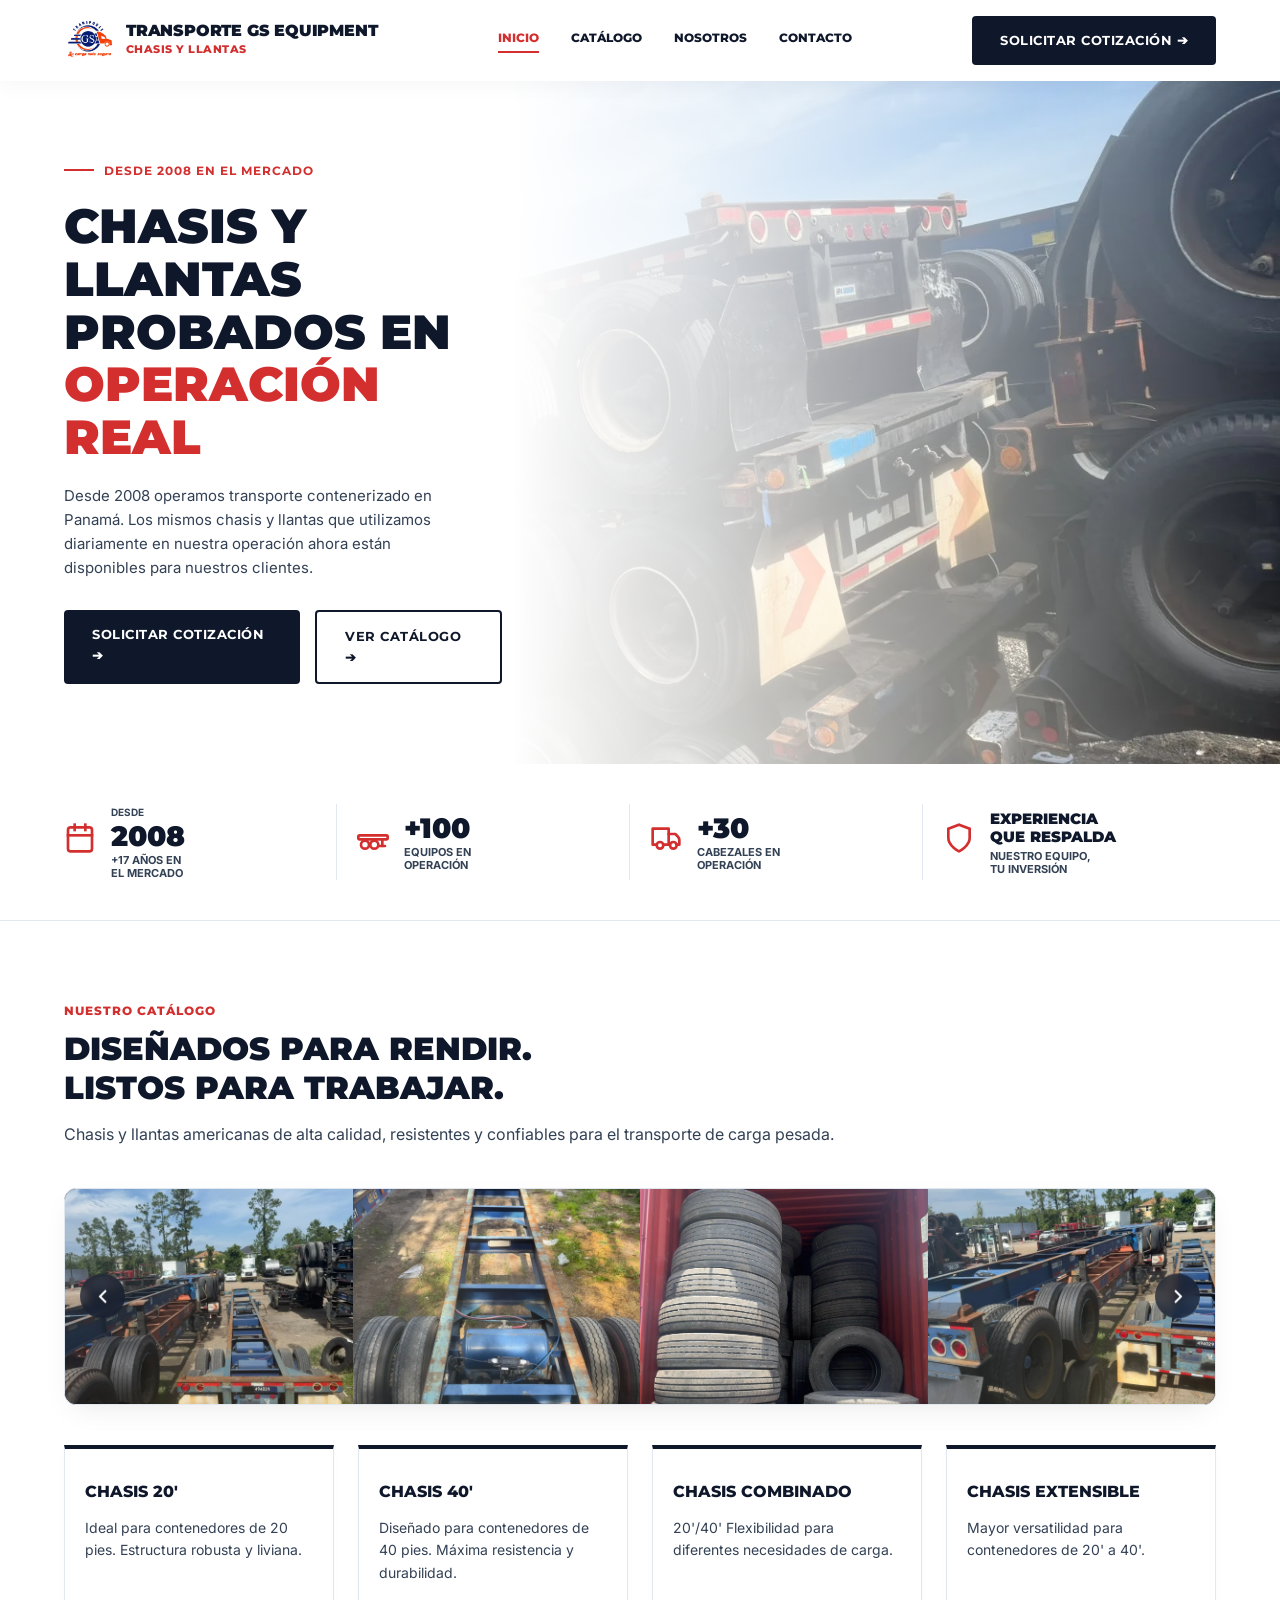
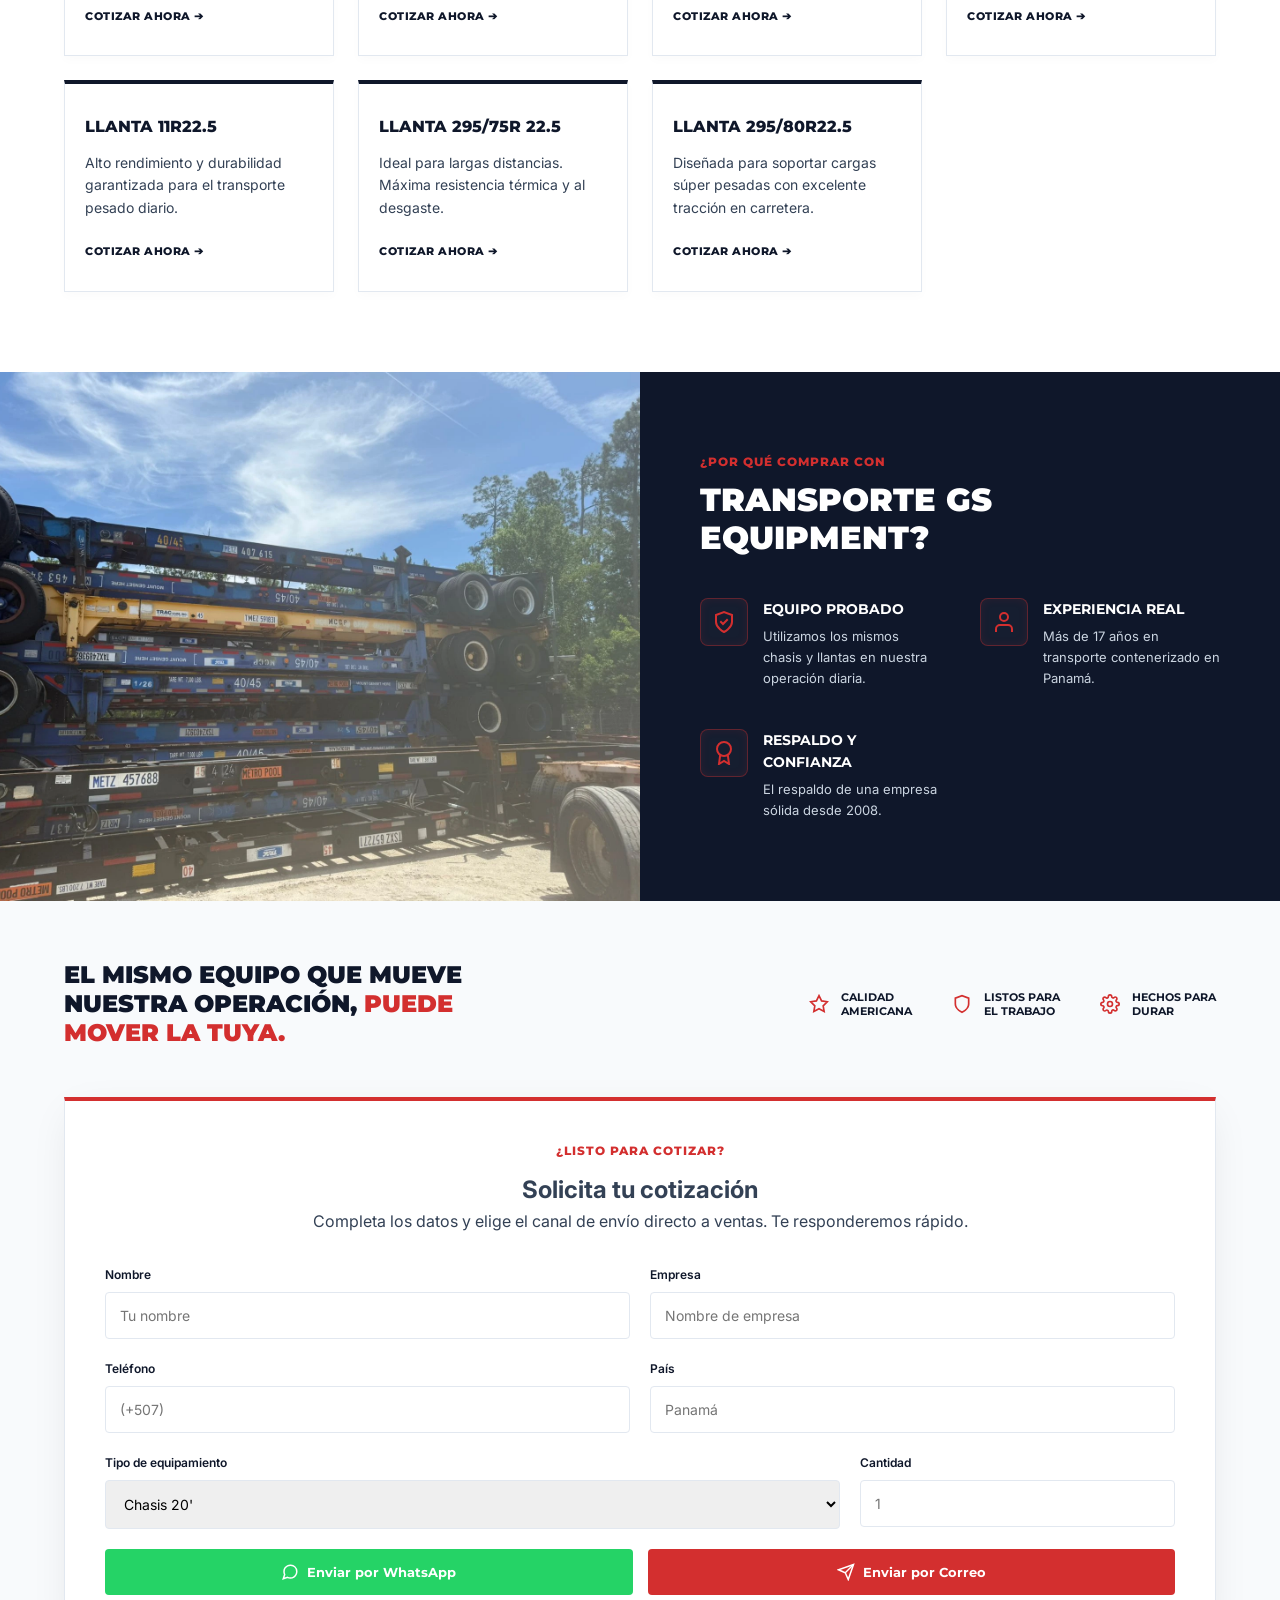
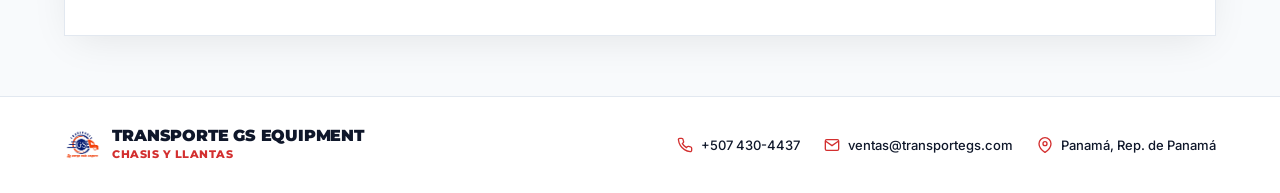
==== commit 394334fc: "visuales" ====
--- a/index.html
+++ b/index.html
@@ -3,32 +3,30 @@
   <head>
     <meta charset="UTF-8" />
     <meta name="viewport" content="width=device-width, initial-scale=1.0" />
-    <title>GS Equipamento | Chasis Americanos</title>
-    <!-- Fuentes: Montserrat y Inter -->
+    <title>GS Equipment | Chasis y Llantas Americanas</title>
     <link rel="preconnect" href="https://fonts.googleapis.com" />
     <link rel="preconnect" href="https://fonts.gstatic.com" crossorigin />
     <link
       href="https://fonts.googleapis.com/css2?family=Inter:wght@400;500;600&family=Montserrat:wght@600;700;800;900&display=swap"
       rel="stylesheet"
     />
-    <link rel="icon" href="assets/img/favicon.ico" type="image/x-icon" />
+    <link rel="icon" href="./assets/img/favicon.ico" type="image/x-icon" />
     <link rel="stylesheet" href="./assets/css/styles.css" />
   </head>
   <body>
-    <!-- NAVEGACIÓN -->
     <header class="navbar">
       <div class="container nav-container">
         <a href="#" class="nav-logo">
-          <img src="assets/img/logo-gs.png" alt="GS Transporte" />
+          <img src="./assets/img/logo-gs.png" alt="GS Transporte" />
           <div class="logo-text">
-            <strong>TRANSPORTE GS EQUIPAMENTO</strong>
-            <span>CHASIS AMERICANOS</span>
+            <strong>TRANSPORTE GS EQUIPMENT</strong>
+            <span>CHASIS Y LLANTAS</span>
           </div>
         </a>
 
         <nav class="nav-menu" id="nav-menu">
           <a href="#" class="active">INICIO</a>
-          <a href="#chasis">CHASIS</a>
+          <a href="#catalogo">CATÁLOGO</a>
           <a href="#nosotros">NOSOTROS</a>
           <a href="#contacto">CONTACTO</a>
         </nav>
@@ -54,7 +52,6 @@
       </div>
     </header>
 
-    <!-- 1. HERO SECTION CON FONDO DESVANECIDO -->
     <section class="hero-section hero-faded">
       <div class="container hero-grid">
         <div class="hero-content reveal">
@@ -62,24 +59,23 @@
             <span class="line"></span> DESDE 2008 EN EL MERCADO
           </div>
           <h1 class="hero-title">
-            CHASIS AMERICANOS<br />
+            CHASIS Y LLANTAS<br />
             PROBADOS EN<br />
             <span class="text-red">OPERACIÓN REAL</span>
           </h1>
           <p class="hero-text">
             Desde 2008 operamos transporte contenerizado en Panamá. Los mismos
-            chasis que utilizamos diariamente en nuestra operación ahora están
-            disponibles para nuestros clientes.
+            chasis y llantas que utilizamos diariamente en nuestra operación
+            ahora están disponibles para nuestros clientes.
           </p>
           <div class="hero-buttons">
             <a href="#cotizar" class="btn-dark">SOLICITAR COTIZACIÓN ➔</a>
-            <a href="#chasis" class="btn-outline">VER MODELOS ➔</a>
+            <a href="#catalogo" class="btn-outline">VER CATÁLOGO ➔</a>
           </div>
         </div>
       </div>
     </section>
 
-    <!-- 2. STATS BAR (ICONOS BATMAN STYLE) -->
     <div class="stats-bar reveal">
       <div class="container stats-grid">
         <div class="stat-box">
@@ -126,7 +122,7 @@
           </div>
           <div class="stat-info">
             <strong class="stat-value">+100</strong>
-            <span class="stat-desc">CHASIS EN<br />OPERACIÓN</span>
+            <span class="stat-desc">EQUIPOS EN<br />OPERACIÓN</span>
           </div>
         </div>
         <div class="stat-box">
@@ -177,80 +173,194 @@
       </div>
     </div>
 
-    <!-- 3. CATÁLOGO DE CHASIS -->
-    <section id="chasis" class="chasis-section container reveal">
+    <section id="catalogo" class="chasis-section container reveal">
       <div class="section-header">
-        <span class="subtitle-red">NUESTROS CHASIS</span>
+        <span class="subtitle-red">NUESTRO CATÁLOGO</span>
         <h2 class="section-title">
           DISEÑADOS PARA RENDIR.<br />LISTOS PARA TRABAJAR.
         </h2>
         <p class="section-desc">
-          Chasis americanos de alta calidad, resistentes y confiables para el
-          transporte contenerizado.
+          Chasis y llantas americanas de alta calidad, resistentes y confiables
+          para el transporte de carga pesada.
         </p>
       </div>
 
-      <div class="products-grid">
+      <div class="catalog-carousel-wrapper reveal">
+        <button class="carousel-btn left-btn">
+          <svg
+            width="24"
+            height="24"
+            viewBox="0 0 24 24"
+            fill="none"
+            stroke="currentColor"
+            stroke-width="2"
+          >
+            <polyline points="15 18 9 12 15 6"></polyline>
+          </svg>
+        </button>
+        <div class="catalog-carousel" id="catalog-carousel">
+          <div class="carousel-slide">
+            <img src="./assets/img/pesado/gal-2.webp" alt="Equipo 1" />
+          </div>
+          <div class="carousel-slide">
+            <img src="./assets/img/pesado/gal-3.webp" alt="Equipo 2" />
+          </div>
+          <div class="carousel-slide">
+            <img src="./assets/img/pesado/gal-4.webp" alt="Equipo 3" />
+          </div>
+          <div class="carousel-slide">
+            <img src="./assets/img/pesado/gal-5.webp" alt="Equipo 4" />
+          </div>
+          <div class="carousel-slide">
+            <img src="./assets/img/pesado/gal-6.webp" alt="Equipo 5" />
+          </div>
+          <div class="carousel-slide">
+            <img src="./assets/img/pesado/gal-7.webp" alt="Equipo 6" />
+          </div>
+          <div class="carousel-slide">
+            <img src="./assets/img/pesado/gal-8.webp" alt="Equipo 7" />
+          </div>
+          <div class="carousel-slide">
+            <img src="./assets/img/pesado/gal-9.webp" alt="Equipo 8" />
+          </div>
+          <div class="carousel-slide">
+            <img src="./assets/img/pesado/gal-10.webp" alt="Equipo 10" />
+          </div>
+          <div class="carousel-slide">
+            <img src="./assets/img/pesado/gal-11.webp" alt="Equipo 11" />
+          </div>
+          <div class="carousel-slide">
+            <img src="./assets/img/pesado/gal-12.webp" alt="Equipo 12" />
+          </div>
+          <div class="carousel-slide">
+            <img src="./assets/img/pesado/gal-13.webp" alt="Equipo 13" />
+          </div>
+          <div class="carousel-slide">
+            <img src="./assets/img/pesado/gal-14.webp" alt="Equipo 14" />
+          </div>
+          <div class="carousel-slide">
+            <img src="./assets/img/pesado/gal-15.webp" alt="Equipo 15" />
+          </div>
+          <div class="carousel-slide">
+            <img src="./assets/img/pesado/gal-16.webp" alt="Equipo 16" />
+          </div>
+          <div class="carousel-slide">
+            <img src="./assets/img/pesado/gal-17.webp" alt="Equipo 17" />
+          </div>
+          <div class="carousel-slide">
+            <img src="./assets/img/pesado/gal-18.webp" alt="Equipo 18" />
+          </div>
+          <div class="carousel-slide">
+            <img src="./assets/img/pesado/gal-19.webp" alt="Equipo 19" />
+          </div>
+          <div class="carousel-slide">
+            <img src="./assets/img/pesado/gal-20.webp" alt="Equipo 20" />
+          </div>
+          <div class="carousel-slide">
+            <img src="./assets/img/pesado/gal-21.webp" alt="Equipo 21" />
+          </div>
+          <div class="carousel-slide">
+            <img src="./assets/img/pesado/gal-22.webp" alt="Equipo 22" />
+          </div>
+          <div class="carousel-slide">
+            <img src="./assets/img/pesado/gal-23.webp" alt="Equipo 23" />
+          </div>
+        </div>
+        <button class="carousel-btn right-btn">
+          <svg
+            width="24"
+            height="24"
+            viewBox="0 0 24 24"
+            fill="none"
+            stroke="currentColor"
+            stroke-width="2"
+          >
+            <polyline points="9 18 15 12 9 6"></polyline>
+          </svg>
+        </button>
+      </div>
+
+      <div class="products-grid text-cards">
         <div class="product-card">
-          <div class="product-img">
-            <img src="assets/img/pesado/gal-2.webp" alt="Chasis 20 Pies" />
-          </div>
           <div class="product-content">
             <h3>CHASIS 20'</h3>
             <p>
               Ideal para contenedores de 20 pies. Estructura robusta y liviana.
             </p>
-            <a href="#cotizar" class="link-arrow">VER DETALLES ➔</a>
+            <a href="#cotizar" class="link-arrow">COTIZAR AHORA ➔</a>
           </div>
         </div>
 
         <div class="product-card">
-          <div class="product-img">
-            <img src="assets/img/pesado/gal-3.webp" alt="Chasis 40 Pies" />
-          </div>
           <div class="product-content">
             <h3>CHASIS 40'</h3>
             <p>
               Diseñado para contenedores de 40 pies. Máxima resistencia y
               durabilidad.
             </p>
-            <a href="#cotizar" class="link-arrow">VER DETALLES ➔</a>
+            <a href="#cotizar" class="link-arrow">COTIZAR AHORA ➔</a>
           </div>
         </div>
 
         <div class="product-card">
-          <div class="product-img">
-            <img src="assets/img/pesado/gal-6.webp" alt="Chasis Combinado" />
-          </div>
           <div class="product-content">
             <h3>CHASIS COMBINADO</h3>
             <p>20'/40' Flexibilidad para diferentes necesidades de carga.</p>
-            <a href="#cotizar" class="link-arrow">VER DETALLES ➔</a>
+            <a href="#cotizar" class="link-arrow">COTIZAR AHORA ➔</a>
           </div>
         </div>
 
         <div class="product-card">
-          <div class="product-img">
-            <img src="assets/img/pesado/gal-5.webp" alt="Chasis Extensible" />
-          </div>
           <div class="product-content">
             <h3>CHASIS EXTENSIBLE</h3>
             <p>Mayor versatilidad para contenedores de 20' a 40'.</p>
-            <a href="#cotizar" class="link-arrow">VER DETALLES ➔</a>
+            <a href="#cotizar" class="link-arrow">COTIZAR AHORA ➔</a>
+          </div>
+        </div>
+
+        <div class="product-card">
+          <div class="product-content">
+            <h3>LLANTA 11R22.5</h3>
+            <p>
+              Alto rendimiento y durabilidad garantizada para el transporte
+              pesado diario.
+            </p>
+            <a href="#cotizar" class="link-arrow">COTIZAR AHORA ➔</a>
+          </div>
+        </div>
+
+        <div class="product-card">
+          <div class="product-content">
+            <h3>LLANTA 295/75R 22.5</h3>
+            <p>
+              Ideal para largas distancias. Máxima resistencia térmica y al
+              desgaste.
+            </p>
+            <a href="#cotizar" class="link-arrow">COTIZAR AHORA ➔</a>
+          </div>
+        </div>
+
+        <div class="product-card">
+          <div class="product-content">
+            <h3>LLANTA 295/80R22.5</h3>
+            <p>
+              Diseñada para soportar cargas súper pesadas con excelente tracción
+              en carretera.
+            </p>
+            <a href="#cotizar" class="link-arrow">COTIZAR AHORA ➔</a>
           </div>
         </div>
       </div>
     </section>
 
-    <!-- 4. SECCIÓN OSCURA (ICONOS CON GLOW) -->
     <section id="nosotros" class="dark-section reveal">
       <div class="dark-grid">
         <div class="dark-image">
-          <img src="assets/img/pesado/gal-6.webp" alt="Patio de Chasis" />
+          <img src="./assets/img/pesado/gal-6.webp" alt="Patio de Chasis" />
         </div>
         <div class="dark-content">
           <span class="subtitle-red">¿POR QUÉ COMPRAR CON</span>
-          <h2 class="section-title text-white">TRANSPORTE GS EQUIPAMENTO?</h2>
+          <h2 class="section-title text-white">TRANSPORTE GS EQUIPMENT?</h2>
 
           <div class="features-grid">
             <div class="feature-item">
@@ -270,30 +380,9 @@
               </div>
               <div class="feature-text">
                 <h4>EQUIPO PROBADO</h4>
-                <p>Utilizamos los mismos chasis en nuestra operación diaria.</p>
-              </div>
-            </div>
-            <div class="feature-item">
-              <div class="feature-icon">
-                <svg
-                  width="24"
-                  height="24"
-                  viewBox="0 0 24 24"
-                  fill="none"
-                  stroke="currentColor"
-                  stroke-width="2"
-                  stroke-linecap="square"
-                >
-                  <path
-                    d="M16 4h2a2 2 0 0 1 2 2v14a2 2 0 0 1-2 2H6a2 2 0 0 1-2-2V6a2 2 0 0 1 2-2h2"
-                  ></path>
-                  <rect x="8" y="2" width="8" height="4" rx="1" ry="1"></rect>
-                </svg>
-              </div>
-              <div class="feature-text">
-                <h4>VENTA POR PEDIDO</h4>
                 <p>
-                  Solicita el chasis que necesitas. Nosotros lo conseguimos.
+                  Utilizamos los mismos chasis y llantas en nuestra operación
+                  diaria.
                 </p>
               </div>
             </div>
@@ -344,7 +433,6 @@
       </div>
     </section>
 
-    <!-- 5. BANNER INFERIOR Y FORMULARIO -->
     <section id="cotizar" class="bottom-cta-section reveal">
       <div class="container banner-flex">
         <div class="banner-title">
@@ -452,11 +540,19 @@
               <div class="input-group">
                 <label>Tipo de equipamiento</label>
                 <select id="eq_tipo">
-                  <option>Chasis 20'</option>
-                  <option>Chasis 40'</option>
-                  <option>Chasis Combinado 20'/40'</option>
-                  <option>Chasis Extensible</option>
-                  <option>Llantas Americanas</option>
+                  <option value="Chasis 20'">Chasis 20'</option>
+                  <option value="Chasis 40'">Chasis 40'</option>
+                  <option value="Chasis Combinado 20'/40'">
+                    Chasis Combinado 20'/40'
+                  </option>
+                  <option value="Chasis Extensible">Chasis Extensible</option>
+                  <option value="Llantas 11R22.5">Llantas 11R22.5</option>
+                  <option value="Llantas 295/75R 22.5">
+                    Llantas 295/75R 22.5
+                  </option>
+                  <option value="Llantas 295/80R22.5">
+                    Llantas 295/80R22.5
+                  </option>
                 </select>
               </div>
               <div class="input-group">
@@ -506,14 +602,13 @@
       </div>
     </section>
 
-    <!-- FOOTER MOCKUP CON ICONOS -->
     <footer id="contacto" class="mockup-footer">
       <div class="container footer-flex">
         <div class="footer-logo">
-          <img src="assets/img/logo-gs.png" alt="GS Equipamento" />
+          <img src="./assets/img/logo-gs.png" alt="GS Equipment" />
           <div class="logo-text">
-            <strong>TRANSPORTE GS EQUIPAMENTO</strong>
-            <span>CHASIS AMERICANOS</span>
+            <strong>TRANSPORTE GS EQUIPMENT</strong>
+            <span>CHASIS Y LLANTAS</span>
           </div>
         </div>
         <div class="footer-contact">
@@ -566,10 +661,12 @@
       </div>
     </footer>
 
-    <script src="assets/js/main.js"></script>
+    <script src="./assets/js/main.js"></script>
     <div id="image-modal" class="modal-hidden">
       <span class="modal-close">&times;</span>
       <img class="modal-content" id="modal-img" alt="Imagen expandida" />
+      <button class="modal-nav prev" id="modal-prev-btn">&#10094;</button>
+      <button class="modal-nav next" id="modal-next-btn">&#10095;</button>
     </div>
   </body>
 </html>
--- a/assets/css/styles.css
+++ b/assets/css/styles.css
@@ -1,5 +1,5 @@
 /* =========================================
-   GS EQUIPAMENTO - LANDING PAGE STYLES
+   GS EQUIPMENT - LANDING PAGE STYLES
    ========================================= */
 
 :root {
@@ -123,7 +123,7 @@
 }
 
 /* =========================================
-   NUEVO NAVBAR SUPERIOR (ESTILO MOCKUP PRO)
+   NUEVO NAVBAR SUPERIOR
    ========================================= */
 .navbar {
   background: #fff;
@@ -252,7 +252,6 @@
   z-index: 1;
 }
 
-/* LA CORRECCIÓN ESTÁ AQUÍ: Se eliminó el width: 100% para que no rompa los bordes */
 .hero-faded .hero-grid {
   position: relative;
   z-index: 2;
@@ -385,38 +384,96 @@
   font-size: 16px;
   margin-bottom: 40px;
 }
-.products-grid {
+
+/* Carrusel de la Galería */
+.catalog-carousel-wrapper {
+  position: relative;
+  margin-bottom: 40px;
+  border-radius: 12px;
+  overflow: hidden;
+  border: 1px solid var(--color-gray-border);
+  box-shadow: 0 10px 30px -10px rgba(0, 0, 0, 0.1);
+  background: var(--color-dark);
+}
+.catalog-carousel {
+  display: flex;
+  overflow-x: auto;
+  scroll-snap-type: x mandatory;
+  scrollbar-width: none;
+  -ms-overflow-style: none;
+  scroll-behavior: smooth;
+}
+.catalog-carousel::-webkit-scrollbar {
+  display: none;
+}
+.carousel-slide {
+  flex: 0 0 100%;
+  scroll-snap-align: start;
+  aspect-ratio: 16/9;
+  overflow: hidden;
+}
+.carousel-slide img {
+  width: 100%;
+  height: 100%;
+  object-fit: cover;
+  cursor: zoom-in;
+  transition: transform 0.5s;
+}
+.carousel-slide:hover img {
+  transform: scale(1.05);
+}
+
+/* Botones del Carrusel */
+.carousel-btn {
+  position: absolute;
+  top: 50%;
+  transform: translateY(-50%);
+  background: rgba(15, 23, 42, 0.7);
+  color: white;
+  border: none;
+  width: 45px;
+  height: 45px;
+  border-radius: 50%;
+  cursor: pointer;
+  z-index: 10;
+  display: flex;
+  align-items: center;
+  justify-content: center;
+  transition: background 0.3s;
+  backdrop-filter: blur(4px);
+}
+.carousel-btn:hover {
+  background: var(--color-red);
+}
+.left-btn {
+  left: 15px;
+}
+.right-btn {
+  right: 15px;
+}
+
+/* Grid de las Fichas */
+.products-grid.text-cards {
   display: grid;
-  grid-template-columns: repeat(4, 1fr);
+  grid-template-columns: repeat(auto-fill, minmax(250px, 1fr));
   gap: 24px;
 }
 .product-card {
   border: 1px solid var(--color-gray-border);
+  border-top: 4px solid var(--color-dark);
   background: #fff;
   display: flex;
   flex-direction: column;
   transition: 0.3s;
+  box-shadow: 0 4px 10px rgba(0, 0, 0, 0.02);
 }
 .product-card:hover {
   box-shadow: 0 10px 30px -10px rgba(0, 0, 0, 0.1);
   transform: translateY(-5px);
-}
-.product-img {
-  aspect-ratio: 4/3;
-  overflow: hidden;
-  background: #f8fafc;
-}
-.product-img img {
-  width: 100%;
-  height: 100%;
-  object-fit: cover;
-  transition: transform 0.5s;
-}
-.product-card:hover .product-img img {
-  transform: scale(1.05);
+  border-top-color: var(--color-red);
 }
 .product-content {
-  padding: 20px;
+  padding: 30px 20px;
   display: flex;
   flex-direction: column;
   flex-grow: 1;
@@ -424,14 +481,15 @@
 .product-content h3 {
   font-family: var(--font-heading);
   font-weight: 800;
-  font-size: 15px;
-  color: var(--color-dark);
-  margin-bottom: 10px;
+  font-size: 16px;
+  color: var(--color-dark);
+  margin-bottom: 12px;
 }
 .product-content p {
-  font-size: 13px;
-  margin-bottom: 20px;
+  font-size: 14px;
+  margin-bottom: 24px;
   flex-grow: 1;
+  color: var(--color-text);
 }
 .link-arrow {
   font-family: var(--font-heading);
@@ -444,7 +502,7 @@
   color: var(--color-red);
 }
 
-/* Dark Section - Efecto Batman */
+/* Dark Section */
 .dark-section {
   background: var(--color-dark);
   color: #fff;
@@ -638,13 +696,13 @@
 #image-modal {
   display: flex;
   position: fixed;
-  z-index: 9999; /* Por encima de todo */
+  z-index: 9999;
   left: 0;
   top: 0;
   width: 100%;
   height: 100%;
-  background-color: rgba(11, 17, 32, 0.9); /* Fondo oscuro transparente */
-  backdrop-filter: blur(5px); /* Desenfoque elegante */
+  background-color: rgba(11, 17, 32, 0.9);
+  backdrop-filter: blur(5px);
   justify-content: center;
   align-items: center;
   opacity: 1;
@@ -656,7 +714,6 @@
   opacity: 0;
 }
 
-/* La imagen expandida */
 .modal-content {
   max-width: 90%;
   max-height: 85vh;
@@ -671,7 +728,6 @@
   transform: scale(1);
 }
 
-/* El botón de la X para cerrar */
 .modal-close {
   position: absolute;
   top: 20px;
@@ -687,9 +743,40 @@
   color: var(--color-red);
 }
 
-/* Agrega el cursor de "Lupa" a las fotos del catálogo */
-.product-img img {
-  cursor: zoom-in;
+/* Botones de Navegación del Modal */
+.modal-nav {
+  position: absolute;
+  top: 50%;
+  transform: translateY(-50%);
+  background: rgba(15, 23, 42, 0.7);
+  color: white;
+  border: none;
+  width: 50px;
+  height: 50px;
+  border-radius: 50%;
+  cursor: pointer;
+  z-index: 10;
+  display: flex;
+  align-items: center;
+  justify-content: center;
+  transition:
+    background 0.3s,
+    transform 0.3s;
+  backdrop-filter: blur(4px);
+  font-size: 20px;
+}
+
+.modal-nav:hover {
+  background: var(--color-red);
+  transform: translateY(-50%) scale(1.1);
+}
+
+.modal-nav.prev {
+  left: 30px;
+}
+
+.modal-nav.next {
+  right: 30px;
 }
 
 /* =========================================
@@ -703,7 +790,6 @@
     gap: 30px;
   }
   .stats-grid,
-  .products-grid,
   .features-grid,
   .form-grid,
   .form-buttons {
@@ -739,7 +825,7 @@
   }
   .nav-menu.active {
     display: flex;
-    align-items: flex-start; /* Evita que la linea roja cruce toda la pantalla */
+    align-items: flex-start;
   }
   .menu-toggle {
     display: block;
@@ -765,13 +851,10 @@
     gap: 10px;
   }
 
-  /* --- CORRECCIONES HERO MÓVIL (SOBREESCRITURA) --- */
-
+  /* --- HERO MÓVIL --- */
   .hero-section {
     padding: 0;
   }
-
-  /* 1. Ajuste de la imagen para que se vea en la parte inferior de la pantalla */
   .hero-faded {
     background-position: center bottom;
     background-size: 140%;
@@ -780,8 +863,6 @@
     align-items: flex-start;
     padding-top: 40px;
   }
-
-  /* 2. Cambiamos el degradado: ahora va de Arriba (Blanco) hacia Abajo (Transparente) */
   .hero-faded::before {
     background: linear-gradient(
       to bottom,
@@ -790,20 +871,15 @@
       rgba(255, 255, 255, 0) 100%
     );
   }
-
-  /* 3. Centramos la cuadrícula y nos aseguramos de que herede su margen */
   .hero-faded .hero-grid {
     grid-template-columns: 1fr;
     gap: 20px;
   }
-
-  /* 4. Apilamos los botones para que no se aplasten */
   .hero-buttons {
     flex-direction: column;
     width: 100%;
     margin-top: 20px;
   }
-
   .hero-buttons a {
     width: 100%;
     text-align: center;
@@ -812,6 +888,21 @@
   }
 }
 
+/* AJUSTES ESPECÍFICOS PARA MÓVILES MÁS PEQUEÑOS */
+@media (max-width: 768px) {
+  .modal-nav {
+    width: 40px;
+    height: 40px;
+  }
+  .modal-nav.prev {
+    left: 10px;
+  }
+  .modal-nav.next {
+    right: 10px;
+    left: auto;
+  }
+}
+
 /* Teléfonos muy pequeños */
 @media (max-width: 480px) {
   .nav-logo {
@@ -826,8 +917,6 @@
   .logo-text span {
     font-size: 7.5px;
   }
-
-  /* Reducimos ligeramente el tamaño del texto gigante en pantallas minis */
   .hero-title {
     font-size: 28px;
   }
@@ -845,4 +934,12 @@
   .dark-image {
     min-height: 500px;
   }
-}
+
+  .carousel-slide {
+    flex: 0 0 25%;
+    aspect-ratio: 4/3;
+  }
+  .products-grid.text-cards {
+    grid-template-columns: repeat(4, 1fr);
+  }
+}
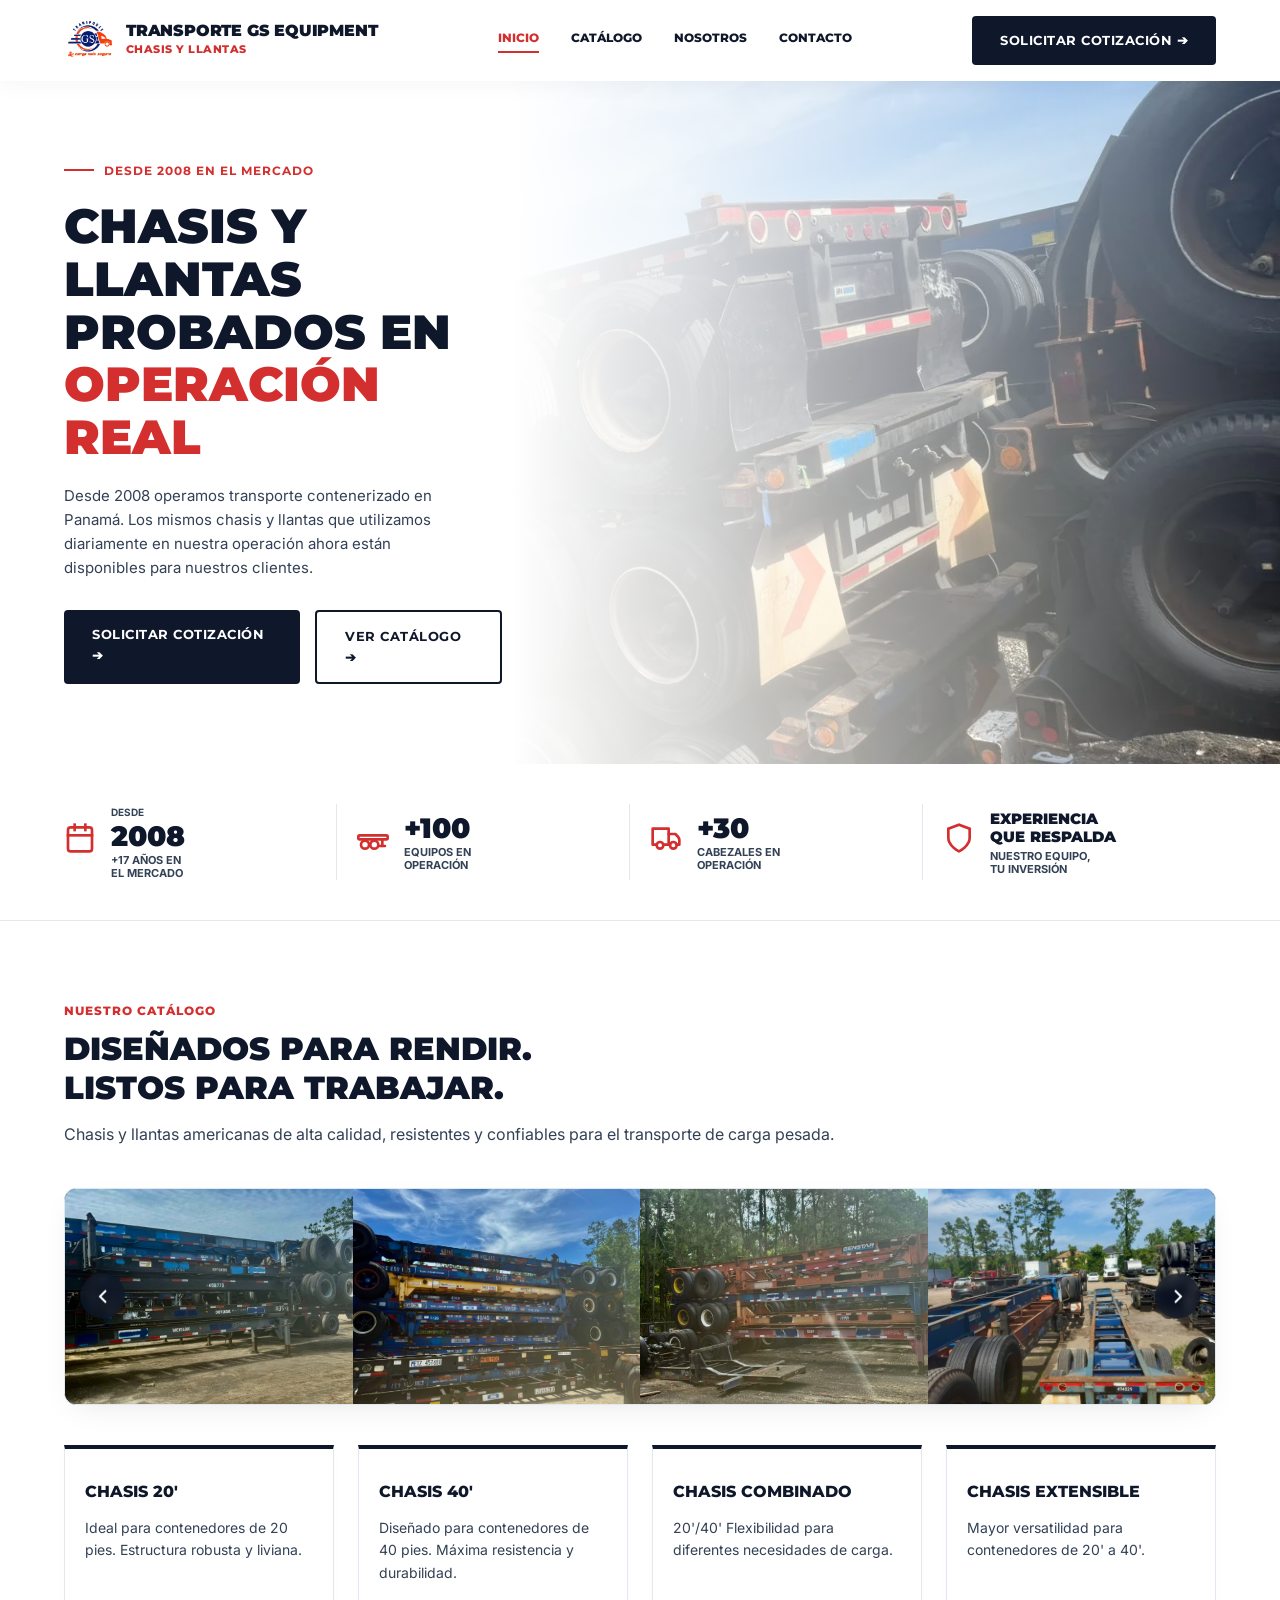
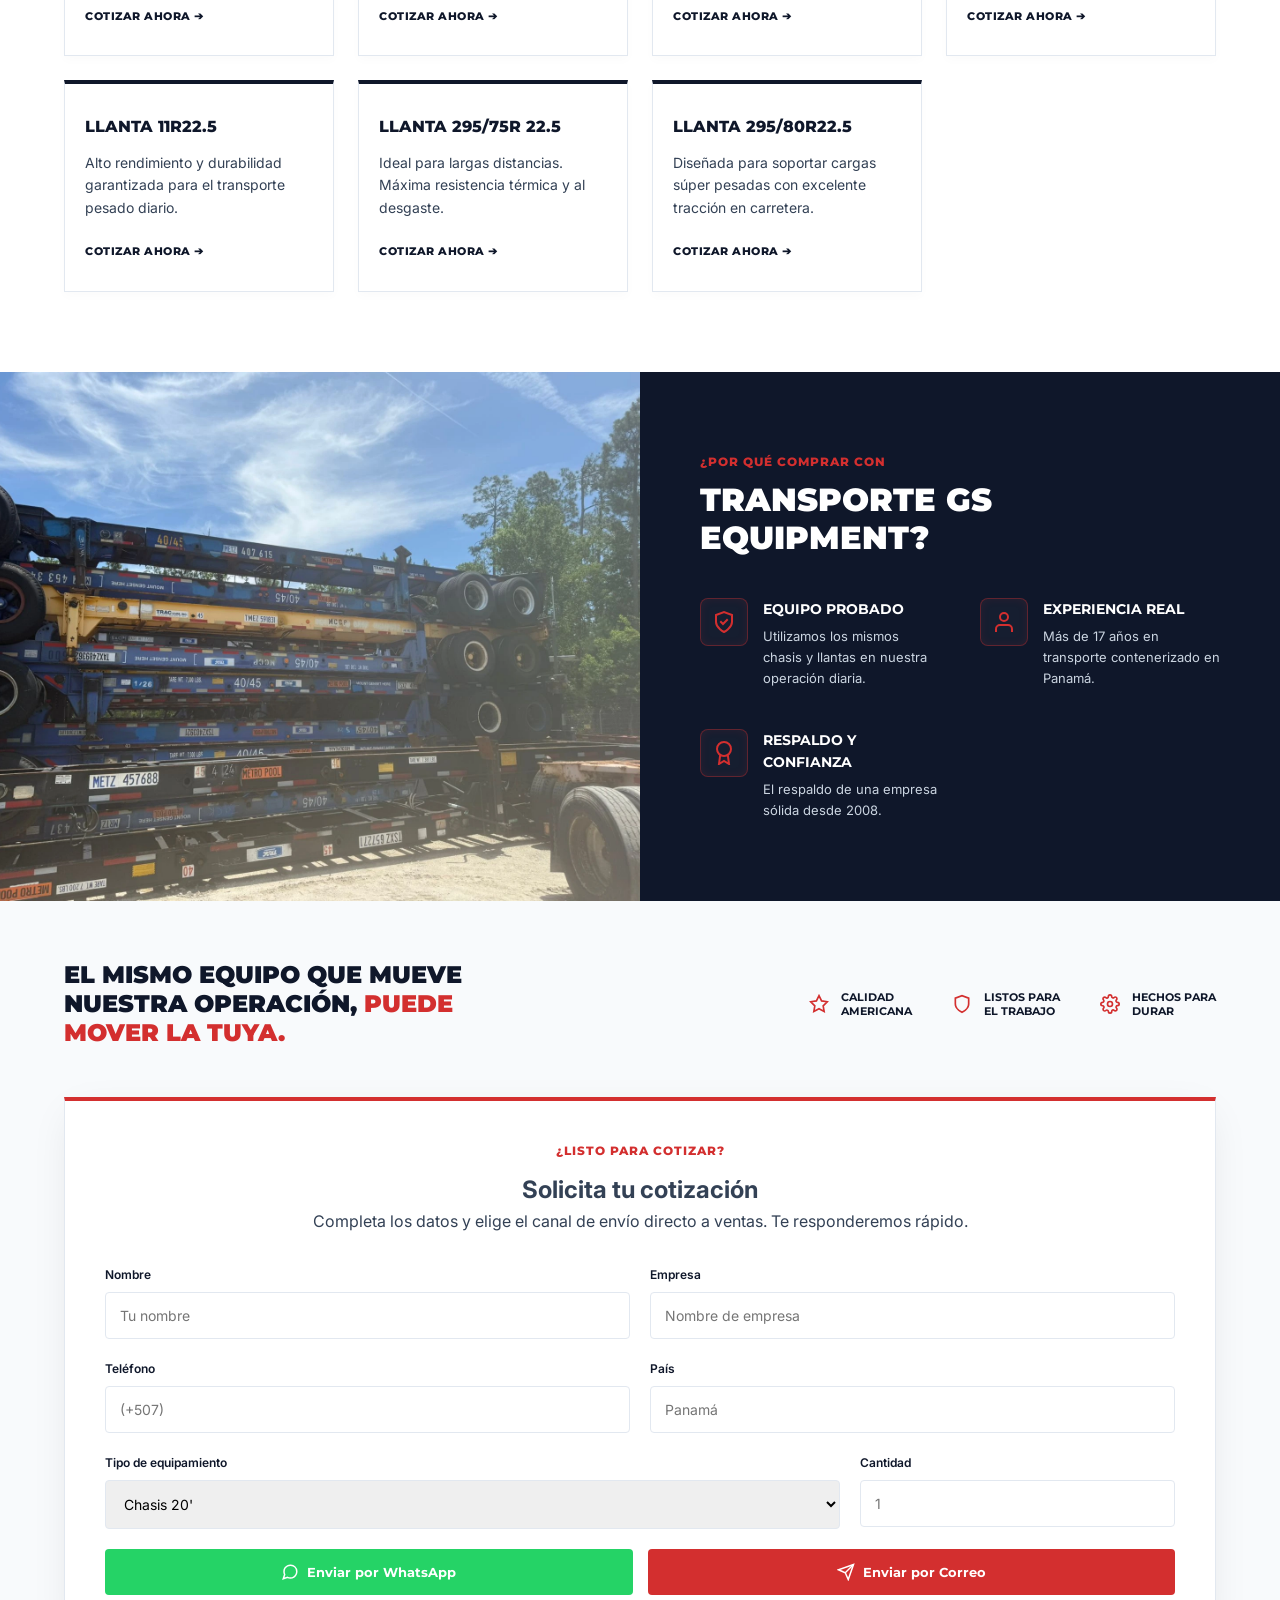
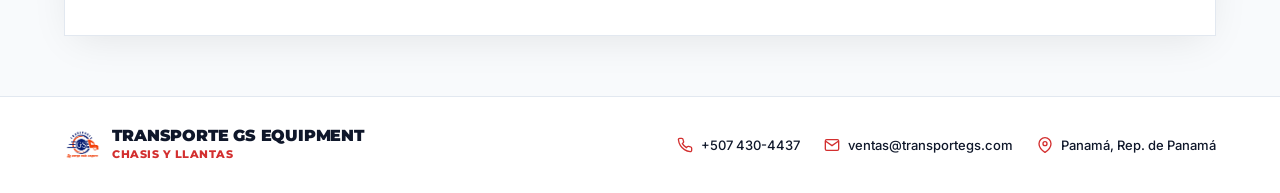
==== commit 67640665: "cambio de imagenes" ====
--- a/index.html
+++ b/index.html
@@ -264,6 +264,45 @@
           </div>
           <div class="carousel-slide">
             <img src="./assets/img/pesado/gal-23.webp" alt="Equipo 23" />
+          </div>
+          <div class="carousel-slide">
+            <img src="./assets/img/pesado/gal-24.webp" alt="Equipo 24" />
+          </div>
+          <div class="carousel-slide">
+            <img src="./assets/img/pesado/gal-25.webp" alt="Equipo 25" />
+          </div>
+          <div class="carousel-slide">
+            <img src="./assets/img/pesado/gal-26.webp" alt="Equipo 26" />
+          </div>
+          <div class="carousel-slide">
+            <img src="./assets/img/pesado/gal-27.webp" alt="Equipo 27" />
+          </div>
+          <div class="carousel-slide">
+            <img src="./assets/img/pesado/gal-28.webp" alt="Equipo 28" />
+          </div>
+          <div class="carousel-slide">
+            <img src="./assets/img/pesado/gal-29.webp" alt="Equipo 29" />
+          </div>
+          <div class="carousel-slide">
+            <img src="./assets/img/pesado/gal-30.webp" alt="Equipo 30" />
+          </div>
+          <div class="carousel-slide">
+            <img src="./assets/img/pesado/gal-31.webp" alt="Equipo 31" />
+          </div>
+          <div class="carousel-slide">
+            <img src="./assets/img/pesado/gal-32.webp" alt="Equipo 32" />
+          </div>
+          <div class="carousel-slide">
+            <img src="./assets/img/pesado/gal-33.webp" alt="Equipo 33" />
+          </div>
+          <div class="carousel-slide">
+            <img src="./assets/img/pesado/gal-34.webp" alt="Equipo 34" />
+          </div>
+          <div class="carousel-slide">
+            <img src="./assets/img/pesado/gal-35.webp" alt="Equipo 35" />
+          </div>
+          <div class="carousel-slide">
+            <img src="./assets/img/pesado/gal-36.webp" alt="Equipo 36" />
           </div>
         </div>
         <button class="carousel-btn right-btn">
